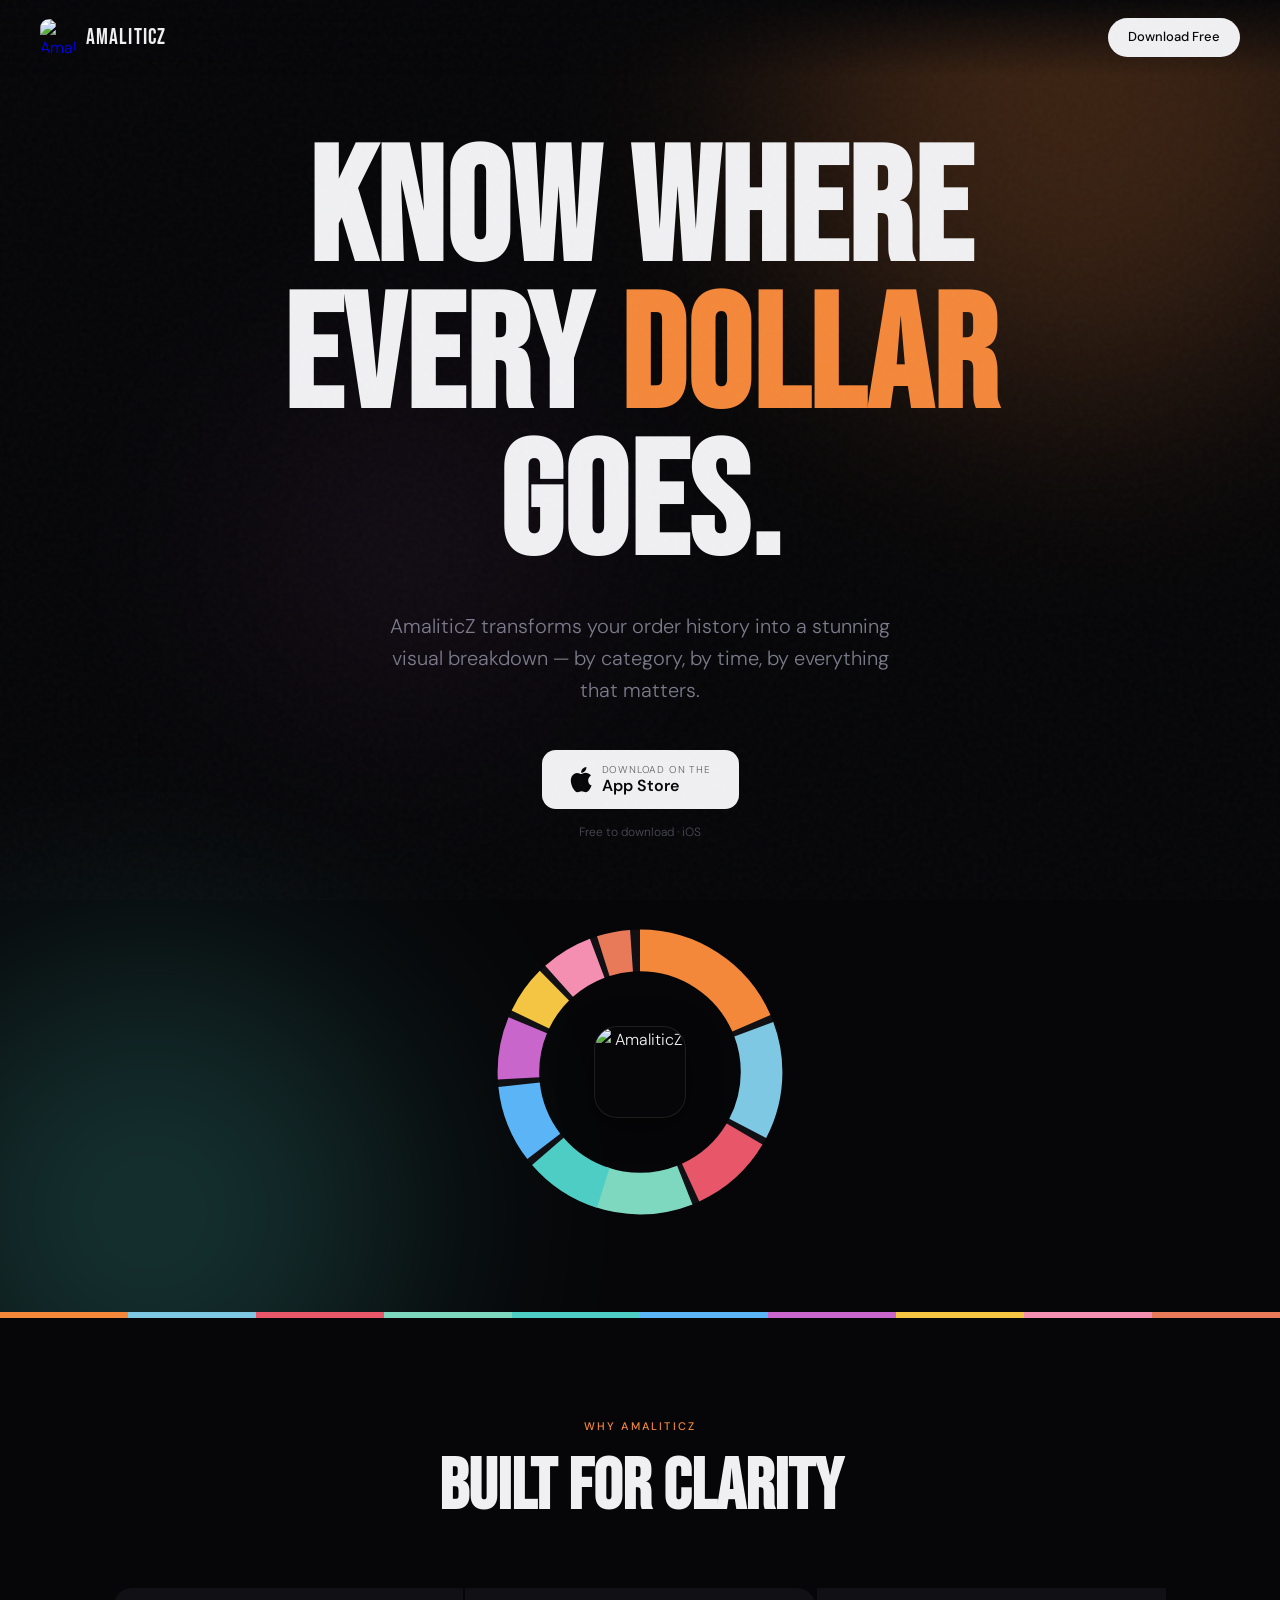
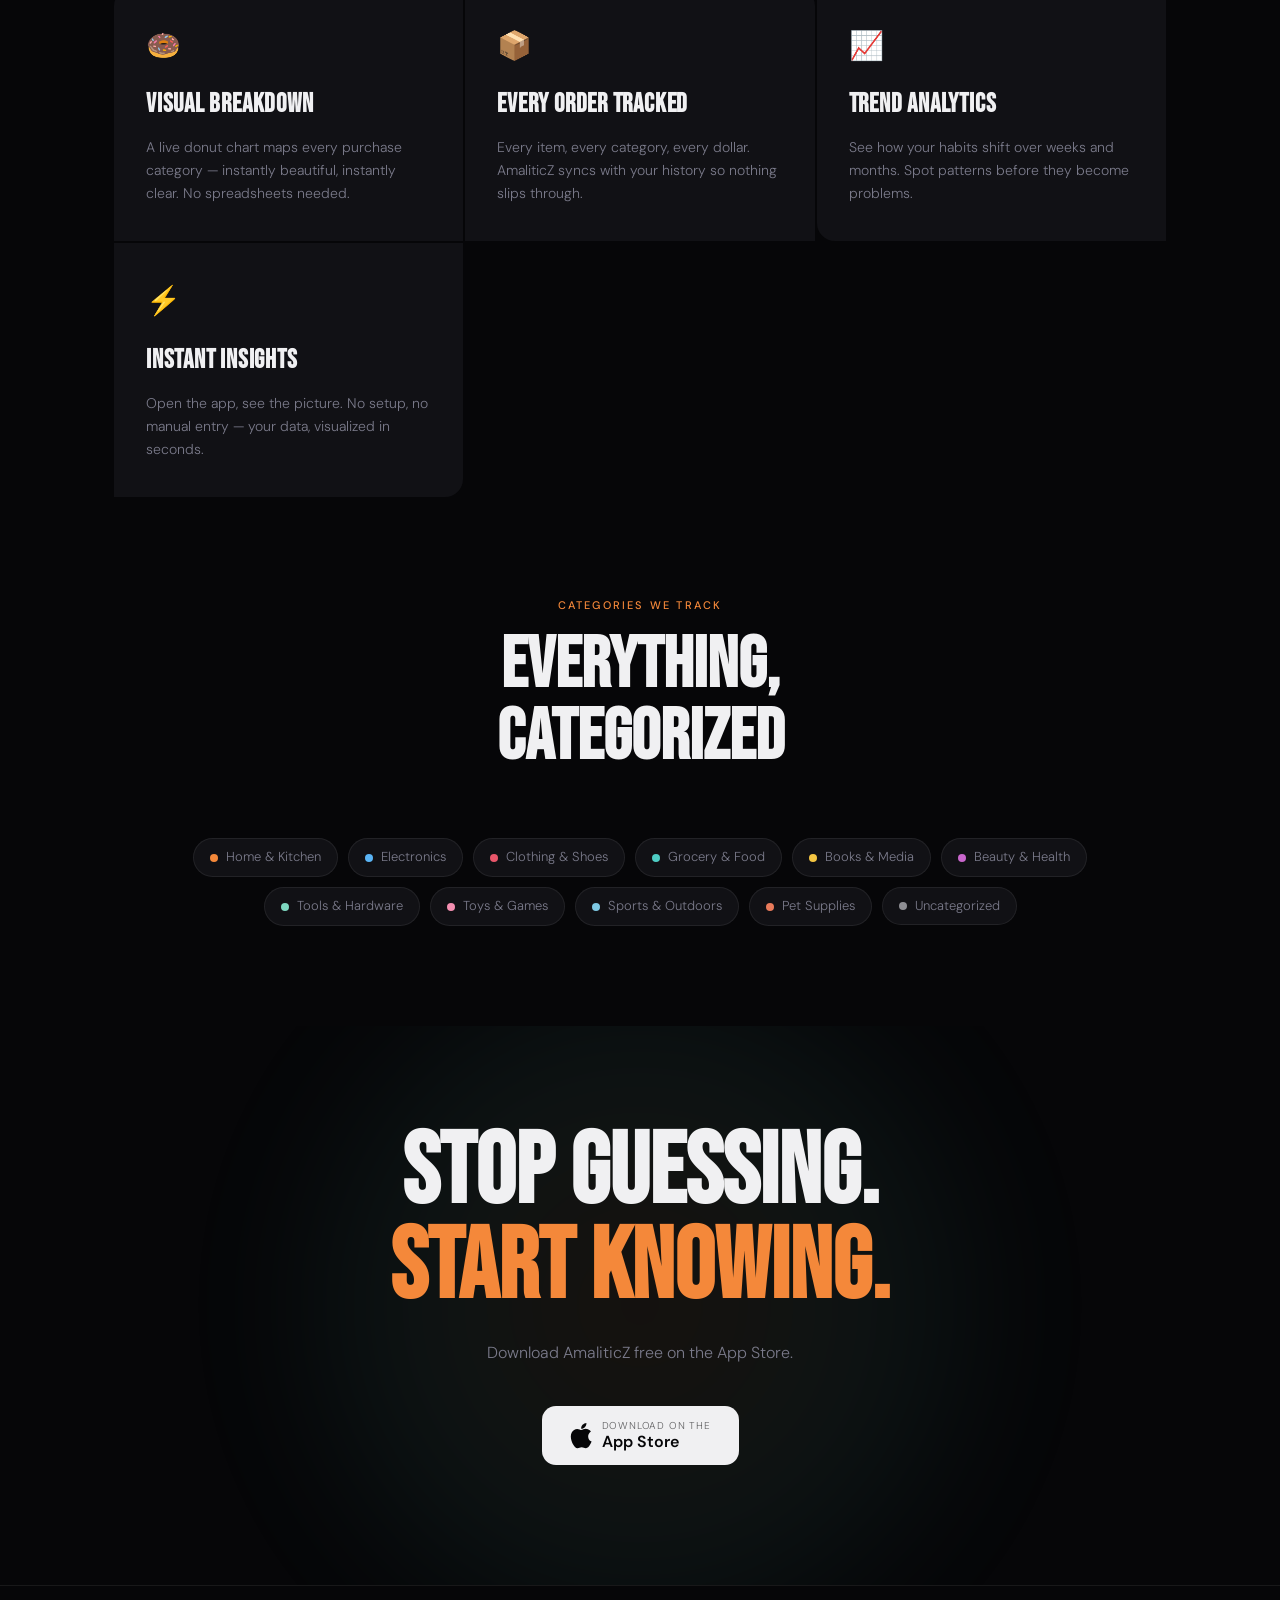
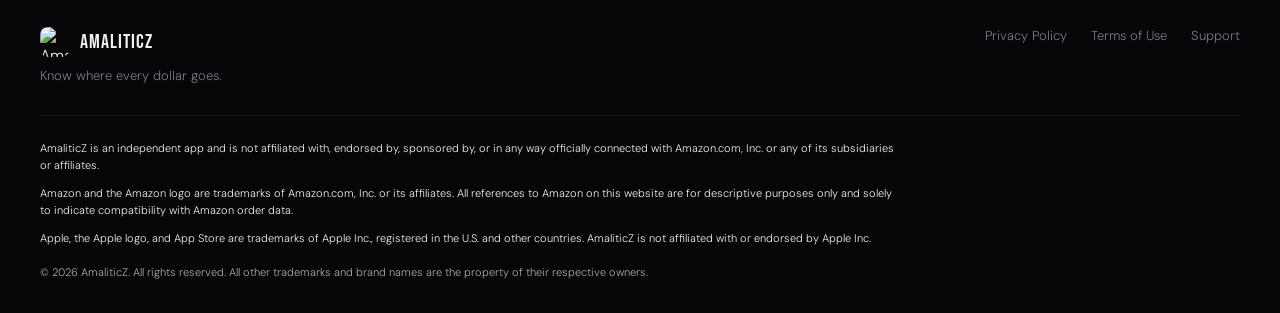
==== index.html @ 6e1a53e8 "Update index.html" ====
<!DOCTYPE html>
<html lang="en">
<head>
  <meta charset="UTF-8">
  <meta name="viewport" content="width=device-width, initial-scale=1.0">
  <title>AmaliticZ – Know Where Every Dollar Goes</title>
  <meta name="description" content="AmaliticZ turns your spending into beautiful insights. See every category, every trend, every dollar — instantly.">
  <link rel="preconnect" href="https://fonts.googleapis.com">
  <link href="https://fonts.googleapis.com/css2?family=Bebas+Neue&family=DM+Sans:ital,wght@0,300;0,400;0,500;1,300&display=swap" rel="stylesheet">
  <style>
    *, *::before, *::after { box-sizing: border-box; margin: 0; padding: 0; }

    :root {
      --bg:       #060608;
      --surface:  #111115;
      --border:   rgba(255,255,255,0.07);
      --text:     #f0f0f2;
      --muted:    #7a7a8a;
      --orange:   #f4883a;
      --blue:     #5ab4f5;
      --teal:     #4ecdc4;
      --mint:     #7ed8c0;
      --pink:     #f48fb1;
      --yellow:   #f4c542;
      --magenta:  #c966cc;
      --red:      #e8566a;
      --sky:      #7ec8e3;
      --coral:    #e87a5a;
    }

    html { scroll-behavior: smooth; }

    body {
      background: var(--bg);
      color: var(--text);
      font-family: 'DM Sans', sans-serif;
      font-weight: 300;
      line-height: 1.6;
      overflow-x: hidden;
    }

    /* ── NOISE OVERLAY ── */
    body::before {
      content: '';
      position: fixed;
      inset: 0;
      background-image: url("data:image/svg+xml,%3Csvg viewBox='0 0 200 200' xmlns='http://www.w3.org/2000/svg'%3E%3Cfilter id='n'%3E%3CfeTurbulence type='fractalNoise' baseFrequency='0.9' numOctaves='4' stitchTiles='stitch'/%3E%3C/filter%3E%3Crect width='100%25' height='100%25' filter='url(%23n)' opacity='1'/%3E%3C/svg%3E");
      opacity: 0.03;
      pointer-events: none;
      z-index: 9999;
    }

    /* ── NAV ── */
    nav {
      position: fixed;
      top: 0; left: 0; right: 0;
      z-index: 100;
      padding: 18px 40px;
      display: flex;
      align-items: center;
      justify-content: space-between;
      background: linear-gradient(to bottom, rgba(6,6,8,0.95), transparent);
      backdrop-filter: blur(0px);
    }
    .nav-logo {
      display: flex;
      align-items: center;
      gap: 10px;
      text-decoration: none;
    }
    .nav-logo img {
      width: 36px; height: 36px;
      border-radius: 9px;
    }
    .nav-logo span {
      font-family: 'Bebas Neue', sans-serif;
      font-size: 22px;
      letter-spacing: 0.05em;
      color: var(--text);
    }
    .nav-cta {
      background: var(--text);
      color: var(--bg);
      font-family: 'DM Sans', sans-serif;
      font-size: 13px;
      font-weight: 500;
      padding: 9px 20px;
      border-radius: 100px;
      text-decoration: none;
      transition: opacity 0.2s;
      white-space: nowrap;
    }
    .nav-cta:hover { opacity: 0.85; }

    /* ── HERO ── */
    .hero {
      min-height: 100dvh;
      display: flex;
      flex-direction: column;
      align-items: center;
      justify-content: center;
      text-align: center;
      padding: 120px 24px 80px;
      position: relative;
      overflow: hidden;
    }

    /* ambient glow blobs */
    .glow {
      position: absolute;
      border-radius: 50%;
      filter: blur(120px);
      pointer-events: none;
      opacity: 0.22;
    }
    .glow-1 { width: 600px; height: 600px; background: var(--orange); top: -200px; right: -100px; }
    .glow-2 { width: 500px; height: 500px; background: var(--teal);   bottom: -150px; left: -100px; }
    .glow-3 { width: 300px; height: 300px; background: var(--magenta); top: 30%; left: 20%; opacity: 0.1; }

    .hero-eyebrow {
      font-size: 11px;
      font-weight: 500;
      text-transform: uppercase;
      letter-spacing: 0.2em;
      color: var(--orange);
      margin-bottom: 20px;
      opacity: 0;
      animation: fade-up 0.7s 0.1s forwards;
    }

    .hero-title {
      font-family: 'Bebas Neue', sans-serif;
      font-size: clamp(64px, 14vw, 160px);
      line-height: 0.92;
      letter-spacing: 0.01em;
      color: var(--text);
      margin-bottom: 0;
      opacity: 0;
      animation: fade-up 0.8s 0.2s forwards;
      position: relative;
      z-index: 1;
    }
    .hero-title .accent { color: var(--orange); }

    .hero-sub {
      font-size: clamp(16px, 2.5vw, 20px);
      color: var(--muted);
      max-width: 520px;
      margin: 28px auto 0;
      font-weight: 300;
      opacity: 0;
      animation: fade-up 0.7s 0.4s forwards;
      position: relative;
      z-index: 1;
    }

    .hero-actions {
      margin-top: 44px;
      display: flex;
      flex-direction: column;
      align-items: center;
      gap: 14px;
      opacity: 0;
      animation: fade-up 0.7s 0.55s forwards;
      position: relative;
      z-index: 1;
    }

    .app-store-btn {
      display: inline-flex;
      align-items: center;
      gap: 10px;
      background: var(--text);
      color: var(--bg);
      text-decoration: none;
      padding: 14px 28px;
      border-radius: 14px;
      font-weight: 500;
      font-size: 15px;
      transition: transform 0.2s, opacity 0.2s;
    }
    .app-store-btn:hover { transform: translateY(-2px); opacity: 0.9; }
    .app-store-btn svg { flex-shrink: 0; }
    .app-store-btn .btn-text { text-align: left; line-height: 1.2; }
    .app-store-btn .btn-text small { display: block; font-size: 10px; font-weight: 300; opacity: 0.6; text-transform: uppercase; letter-spacing: 0.08em; }
    .app-store-btn .btn-text strong { font-size: 16px; font-weight: 600; }

    .hero-note {
      font-size: 12px;
      color: var(--muted);
      opacity: 0.6;
    }

    /* ── DONUT VISUAL ── */
    .hero-donut {
      margin-top: 70px;
      position: relative;
      z-index: 1;
      opacity: 0;
      animation: fade-up 0.9s 0.7s forwards;
    }
    .donut-container {
      position: relative;
      width: clamp(220px, 40vw, 320px);
      height: clamp(220px, 40vw, 320px);
      margin: 0 auto;
    }
    .donut-container svg { width: 100%; height: 100%; transform: rotate(-90deg); }
    .donut-inner {
      position: absolute;
      inset: 0;
      display: flex;
      flex-direction: column;
      align-items: center;
      justify-content: center;
    }
    .donut-inner img {
      width: clamp(60px, 12vw, 90px);
      height: clamp(60px, 12vw, 90px);
      border-radius: clamp(14px, 3vw, 22px);
      box-shadow: 0 0 0 1px rgba(255,255,255,0.1), 0 8px 32px rgba(0,0,0,0.5);
    }

    .seg {
      stroke-dasharray: 0 1000;
      animation: draw 1.4s 0.8s cubic-bezier(.22,1,.36,1) forwards;
    }
    @keyframes draw { to { stroke-dasharray: var(--len) 1000; } }

    /* floating labels around donut */
    .donut-labels {
      position: absolute;
      inset: -40px;
      pointer-events: none;
    }
    .dlabel {
      position: absolute;
      font-size: 11px;
      font-weight: 500;
      color: var(--muted);
      white-space: nowrap;
      opacity: 0;
      animation: fade 0.5s forwards;
    }
    .dlabel span { display: block; font-size: 13px; font-weight: 500; }

    /* ── FEATURES ── */
    .features {
      padding: 100px 24px;
      max-width: 1100px;
      margin: 0 auto;
    }
    .section-label {
      font-size: 11px;
      font-weight: 500;
      text-transform: uppercase;
      letter-spacing: 0.2em;
      color: var(--orange);
      margin-bottom: 16px;
      text-align: center;
    }
    .section-title {
      font-family: 'Bebas Neue', sans-serif;
      font-size: clamp(40px, 6vw, 72px);
      text-align: center;
      line-height: 1;
      margin-bottom: 64px;
      color: var(--text);
    }

    .feature-grid {
      display: grid;
      grid-template-columns: repeat(auto-fit, minmax(280px, 1fr));
      gap: 2px;
    }

    .feature-card {
      background: var(--surface);
      padding: 36px 32px;
      position: relative;
      overflow: hidden;
      transition: background 0.3s;
    }
    .feature-card:first-child { border-radius: 18px 0 0 0; }
    .feature-card:nth-child(2) { border-radius: 0 18px 0 0; }
    .feature-card:nth-child(3) { border-radius: 0 0 0 18px; }
    .feature-card:last-child { border-radius: 0 0 18px 0; }
    @media (max-width: 600px) {
      .feature-card { border-radius: 0 !important; }
      .feature-card:first-child { border-radius: 18px 18px 0 0 !important; }
      .feature-card:last-child { border-radius: 0 0 18px 18px !important; }
    }
    .feature-card:hover { background: #18181f; }

    .feature-card::before {
      content: '';
      position: absolute;
      top: 0; left: 0; right: 0;
      height: 2px;
      background: var(--accent);
      transform: scaleX(0);
      transform-origin: left;
      transition: transform 0.4s;
    }
    .feature-card:hover::before { transform: scaleX(1); }

    .feature-icon {
      font-size: 28px;
      margin-bottom: 16px;
      display: block;
    }
    .feature-card h3 {
      font-family: 'Bebas Neue', sans-serif;
      font-size: 26px;
      letter-spacing: 0.03em;
      margin-bottom: 10px;
      color: var(--text);
    }
    .feature-card p {
      font-size: 14px;
      color: var(--muted);
      line-height: 1.65;
    }

    /* ── COLOR BAR ── */
    .color-bar {
      height: 6px;
      display: flex;
      width: 100%;
      overflow: hidden;
    }
    .color-bar span {
      flex: 1;
      animation: bar-grow 1.2s cubic-bezier(.22,1,.36,1) both;
    }
    @keyframes bar-grow {
      from { transform: scaleX(0); }
      to   { transform: scaleX(1); }
    }

    /* ── CATEGORIES ── */
    .categories {
      padding: 0 24px 100px;
      max-width: 1100px;
      margin: 0 auto;
    }
    .cat-grid {
      display: flex;
      flex-wrap: wrap;
      gap: 10px;
      justify-content: center;
      margin-top: 48px;
    }
    .cat-pill {
      display: flex;
      align-items: center;
      gap: 8px;
      background: var(--surface);
      border: 1px solid var(--border);
      border-radius: 100px;
      padding: 8px 16px;
      font-size: 13px;
      color: var(--muted);
      transition: border-color 0.2s, color 0.2s;
    }
    .cat-pill:hover { border-color: var(--dot); color: var(--text); }
    .cat-dot {
      width: 8px; height: 8px;
      border-radius: 50%;
      background: var(--dot);
      flex-shrink: 0;
    }

    /* ── CTA SECTION ── */
    .cta-section {
      padding: 100px 24px 120px;
      text-align: center;
      position: relative;
      overflow: hidden;
    }
    .cta-section .glow {
      width: 700px; height: 700px;
      background: radial-gradient(circle, var(--orange) 0%, var(--teal) 60%, transparent 70%);
      top: 50%; left: 50%;
      transform: translate(-50%, -50%);
      opacity: 0.08;
      filter: blur(80px);
    }
    .cta-title {
      font-family: 'Bebas Neue', sans-serif;
      font-size: clamp(48px, 10vw, 100px);
      line-height: 0.95;
      margin-bottom: 24px;
      position: relative;
      z-index: 1;
    }
    .cta-title .line2 { color: var(--orange); }
    .cta-sub {
      font-size: 16px;
      color: var(--muted);
      margin-bottom: 40px;
      position: relative;
      z-index: 1;
    }

    /* ── FOOTER ── */
    footer {
      border-top: 1px solid var(--border);
      padding: 40px 40px 32px;
    }
    .footer-top {
      display: flex;
      align-items: flex-start;
      justify-content: space-between;
      flex-wrap: wrap;
      gap: 24px;
      margin-bottom: 28px;
    }
    .footer-logo {
      display: flex;
      align-items: center;
      gap: 10px;
      margin-bottom: 8px;
    }
    .footer-logo img { width: 30px; height: 30px; border-radius: 8px; }
    .footer-logo span {
      font-family: 'Bebas Neue', sans-serif;
      font-size: 20px;
      letter-spacing: 0.05em;
      color: var(--text);
    }
    .footer-tagline { font-size: 13px; color: var(--muted); }
    .footer-links { display: flex; gap: 24px; align-items: center; flex-wrap: wrap; }
    footer a { color: var(--muted); text-decoration: none; font-size: 13px; transition: color 0.2s; }
    footer a:hover { color: var(--text); }
    .footer-divider { height: 1px; background: var(--border); margin-bottom: 24px; }
    .footer-legal { display: flex; flex-direction: column; gap: 10px; }
    .footer-legal p { font-size: 11px; color: var(--muted2); line-height: 1.6; max-width: 860px; }
    .footer-copy { font-size: 11px; color: var(--muted2); margin-top: 6px; opacity: 0.7; }
    @media (max-width: 600px) {
      footer { padding: 32px 20px 24px; }
      .footer-top { flex-direction: column; gap: 20px; }
      .footer-links { gap: 16px; }
    }

    /* ── UTILS ── */
    @keyframes fade-up {
      from { opacity: 0; transform: translateY(20px); }
      to   { opacity: 1; transform: translateY(0); }
    }
    @keyframes fade {
      from { opacity: 0; }
      to   { opacity: 1; }
    }

    @media (max-width: 600px) {
      nav { padding: 16px 20px; }
      .features, .categories { padding-left: 16px; padding-right: 16px; }
      footer { padding: 24px 20px; flex-direction: column; align-items: flex-start; }
    }
  </style>
</head>
<body>

<!-- NAV -->
<nav>
  <a class="nav-logo" href="#">
    <img src="https://www.amaliticz.com/Amaliticz_Icon.png" alt="AmaliticZ">
    <span>AmaliticZ</span>
  </a>
  <a class="nav-cta" href="https://apps.apple.com/app/idXXXXXXXXXX">Download Free</a>
</nav>

<!-- HERO -->
<section class="hero">
  <div class="glow glow-1"></div>
  <div class="glow glow-2"></div>
  <div class="glow glow-3"></div>

  <p class="hero-eyebrow"></p>

  <h1 class="hero-title">
    KNOW WHERE<br>
    EVERY <span class="accent">DOLLAR</span><br>
    GOES.
  </h1>

  <p class="hero-sub">
    AmaliticZ transforms your order history into a stunning visual breakdown — by category, by time, by everything that matters.
  </p>

  <div class="hero-actions">
    <a class="app-store-btn" href="https://apps.apple.com/app/idXXXXXXXXXX">
      <svg width="22" height="27" viewBox="0 0 22 27" fill="none" xmlns="http://www.w3.org/2000/svg">
        <path d="M18.248 14.338c-.028-3.252 2.658-4.832 2.78-4.908-1.517-2.216-3.874-2.52-4.706-2.547-2-.207-3.916 1.19-4.93 1.19-1.013 0-2.574-1.164-4.232-1.132-2.165.033-4.17 1.273-5.284 3.218-2.259 3.92-.578 9.714 1.624 12.893 1.077 1.557 2.352 3.302 4.025 3.24 1.618-.066 2.226-1.047 4.183-1.047 1.957 0 2.514 1.047 4.228 1.012 1.74-.029 2.84-1.582 3.907-3.144a17.15 17.15 0 0 0 1.78-3.632c-4.164-1.592-3.37-6.144-3.375-6.143ZM15.02 4.99C15.927 3.895 16.546 2.41 16.375.895c-1.302.059-2.88.885-3.816 1.956-.836.949-1.576 2.484-1.378 3.942 1.453.113 2.934-.747 3.839-1.803Z" fill="currentColor"/>
      </svg>
      <div class="btn-text">
        <small>Download on the</small>
        <strong>App Store</strong>
      </div>
    </a>
    <p class="hero-note">Free to download · iOS</p>
  </div>

  <!-- Donut visual -->
  <div class="hero-donut">
    <div class="donut-container">
      <svg viewBox="0 0 100 100" xmlns="http://www.w3.org/2000/svg">
        <circle cx="50" cy="50" r="38" fill="none" stroke="#111115" stroke-width="13"/>
        <circle class="seg" cx="50" cy="50" r="38" fill="none" stroke="#f4883a" stroke-width="13" stroke-dashoffset="0"    style="--len:44"/>
        <circle class="seg" cx="50" cy="50" r="38" fill="none" stroke="#7ec8e3" stroke-width="13" stroke-dashoffset="-46"  style="--len:32"/>
        <circle class="seg" cx="50" cy="50" r="38" fill="none" stroke="#e8566a" stroke-width="13" stroke-dashoffset="-80"  style="--len:23"/>
        <circle class="seg" cx="50" cy="50" r="38" fill="none" stroke="#7ed8c0" stroke-width="13" stroke-dashoffset="-105" style="--len:27"/>
        <circle class="seg" cx="50" cy="50" r="38" fill="none" stroke="#4ecdc4" stroke-width="13" stroke-dashoffset="-131" style="--len:21"/>
        <circle class="seg" cx="50" cy="50" r="38" fill="none" stroke="#5ab4f5" stroke-width="13" stroke-dashoffset="-154" style="--len:21"/>
        <circle class="seg" cx="50" cy="50" r="38" fill="none" stroke="#c966cc" stroke-width="13" stroke-dashoffset="-177" style="--len:17"/>
        <circle class="seg" cx="50" cy="50" r="38" fill="none" stroke="#f4c542" stroke-width="13" stroke-dashoffset="-196" style="--len:13"/>
        <circle class="seg" cx="50" cy="50" r="38" fill="none" stroke="#f48fb1" stroke-width="13" stroke-dashoffset="-211" style="--len:14"/>
        <circle class="seg" cx="50" cy="50" r="38" fill="none" stroke="#e87a5a" stroke-width="13" stroke-dashoffset="-227" style="--len:9"/>
      </svg>
      <div class="donut-inner">
        <img src="https://www.amaliticz.com/Amaliticz_Icon.png" alt="AmaliticZ">
      </div>
    </div>
  </div>
</section>

<!-- COLOR BAR -->
<div class="color-bar">
  <span style="background:#f4883a; animation-delay:0.0s"></span>
  <span style="background:#7ec8e3; animation-delay:0.1s"></span>
  <span style="background:#e8566a; animation-delay:0.2s"></span>
  <span style="background:#7ed8c0; animation-delay:0.3s"></span>
  <span style="background:#4ecdc4; animation-delay:0.4s"></span>
  <span style="background:#5ab4f5; animation-delay:0.5s"></span>
  <span style="background:#c966cc; animation-delay:0.6s"></span>
  <span style="background:#f4c542; animation-delay:0.7s"></span>
  <span style="background:#f48fb1; animation-delay:0.8s"></span>
  <span style="background:#e87a5a; animation-delay:0.9s"></span>
</div>

<!-- FEATURES -->
<section class="features">
  <p class="section-label">Why AmaliticZ</p>
  <h2 class="section-title">BUILT FOR CLARITY</h2>

  <div class="feature-grid">
    <div class="feature-card" style="--accent: var(--orange)">
      <span class="feature-icon">🍩</span>
      <h3>Visual Breakdown</h3>
      <p>A live donut chart maps every purchase category — instantly beautiful, instantly clear. No spreadsheets needed.</p>
    </div>
    <div class="feature-card" style="--accent: var(--blue)">
      <span class="feature-icon">📦</span>
      <h3>Every Order Tracked</h3>
      <p>Every item, every category, every dollar. AmaliticZ syncs with your history so nothing slips through.</p>
    </div>
    <div class="feature-card" style="--accent: var(--teal)">
      <span class="feature-icon">📈</span>
      <h3>Trend Analytics</h3>
      <p>See how your habits shift over weeks and months. Spot patterns before they become problems.</p>
    </div>
    <div class="feature-card" style="--accent: var(--magenta)">
      <span class="feature-icon">⚡</span>
      <h3>Instant Insights</h3>
      <p>Open the app, see the picture. No setup, no manual entry — your data, visualized in seconds.</p>
    </div>
  </div>
</section>

<!-- CATEGORIES -->
<section class="categories">
  <p class="section-label">Categories we track</p>
  <h2 class="section-title">EVERYTHING,<br>CATEGORIZED</h2>
  <div class="cat-grid">
    <div class="cat-pill" style="--dot: #f4883a"><div class="cat-dot"></div>Home & Kitchen</div>
    <div class="cat-pill" style="--dot: #5ab4f5"><div class="cat-dot"></div>Electronics</div>
    <div class="cat-pill" style="--dot: #e8566a"><div class="cat-dot"></div>Clothing & Shoes</div>
    <div class="cat-pill" style="--dot: #4ecdc4"><div class="cat-dot"></div>Grocery & Food</div>
    <div class="cat-pill" style="--dot: #f4c542"><div class="cat-dot"></div>Books & Media</div>
    <div class="cat-pill" style="--dot: #c966cc"><div class="cat-dot"></div>Beauty & Health</div>
    <div class="cat-pill" style="--dot: #7ed8c0"><div class="cat-dot"></div>Tools & Hardware</div>
    <div class="cat-pill" style="--dot: #f48fb1"><div class="cat-dot"></div>Toys & Games</div>
    <div class="cat-pill" style="--dot: #7ec8e3"><div class="cat-dot"></div>Sports & Outdoors</div>
    <div class="cat-pill" style="--dot: #e87a5a"><div class="cat-dot"></div>Pet Supplies</div>
    <div class="cat-pill" style="--dot: #8e8e93"><div class="cat-dot"></div>Uncategorized</div>
  </div>
</section>

<!-- FINAL CTA -->
<section class="cta-section">
  <div class="glow"></div>
  <h2 class="cta-title">
    STOP GUESSING.<br>
    <span class="line2">START KNOWING.</span>
  </h2>
  <p class="cta-sub">Download AmaliticZ free on the App Store.</p>
  <a class="app-store-btn" href="https://apps.apple.com/app/idXXXXXXXXXX" style="display:inline-flex; position:relative; z-index:1;">
    <svg width="22" height="27" viewBox="0 0 22 27" fill="none" xmlns="http://www.w3.org/2000/svg">
      <path d="M18.248 14.338c-.028-3.252 2.658-4.832 2.78-4.908-1.517-2.216-3.874-2.52-4.706-2.547-2-.207-3.916 1.19-4.93 1.19-1.013 0-2.574-1.164-4.232-1.132-2.165.033-4.17 1.273-5.284 3.218-2.259 3.92-.578 9.714 1.624 12.893 1.077 1.557 2.352 3.302 4.025 3.24 1.618-.066 2.226-1.047 4.183-1.047 1.957 0 2.514 1.047 4.228 1.012 1.74-.029 2.84-1.582 3.907-3.144a17.15 17.15 0 0 0 1.78-3.632c-4.164-1.592-3.37-6.144-3.375-6.143ZM15.02 4.99C15.927 3.895 16.546 2.41 16.375.895c-1.302.059-2.88.885-3.816 1.956-.836.949-1.576 2.484-1.378 3.942 1.453.113 2.934-.747 3.839-1.803Z" fill="currentColor"/>
    </svg>
    <div class="btn-text">
      <small>Download on the</small>
      <strong>App Store</strong>
    </div>
  </a>
</section>

<!-- FOOTER -->
<footer>
  <div class="footer-top">
    <div class="footer-brand">
      <div class="footer-logo">
        <img src="https://www.amaliticz.com/Amaliticz_Icon.png" alt="AmaliticZ">
        <span>AmaliticZ</span>
      </div>
      <p class="footer-tagline">Know where every dollar goes.</p>
    </div>
    <div class="footer-links">
      <a href="/privacy">Privacy Policy</a>
      <a href="/terms">Terms of Use</a>
      <a href="https://www.AmaliticZ.com/support">Support</a>
    </div>
  </div>

  <div class="footer-divider"></div>

  <div class="footer-legal">
    <p>AmaliticZ is an independent app and is not affiliated with, endorsed by, sponsored by, or in any way officially connected with Amazon.com, Inc. or any of its subsidiaries or affiliates.</p>
    <p>Amazon and the Amazon logo are trademarks of Amazon.com, Inc. or its affiliates. All references to Amazon on this website are for descriptive purposes only and solely to indicate compatibility with Amazon order data.</p>
    <p>Apple, the Apple logo, and App Store are trademarks of Apple Inc., registered in the U.S. and other countries. AmaliticZ is not affiliated with or endorsed by Apple Inc.</p>
    <p class="footer-copy">&copy; 2026 AmaliticZ. All rights reserved. All other trademarks and brand names are the property of their respective owners.</p>
  </div>
</footer>

<script>
  // Scroll-triggered fade-in for feature cards and category pills
  const observer = new IntersectionObserver((entries) => {
    entries.forEach((e, i) => {
      if (e.isIntersecting) {
        e.target.style.animation = `fade-up 0.6s ${i * 0.08}s both`;
        observer.unobserve(e.target);
      }
    });
  }, { threshold: 0.1 });

  document.querySelectorAll('.feature-card, .cat-pill, .section-label, .section-title').forEach(el => {
    el.style.opacity = '0';
    observer.observe(el);
  });
</script>

</body>
</html>
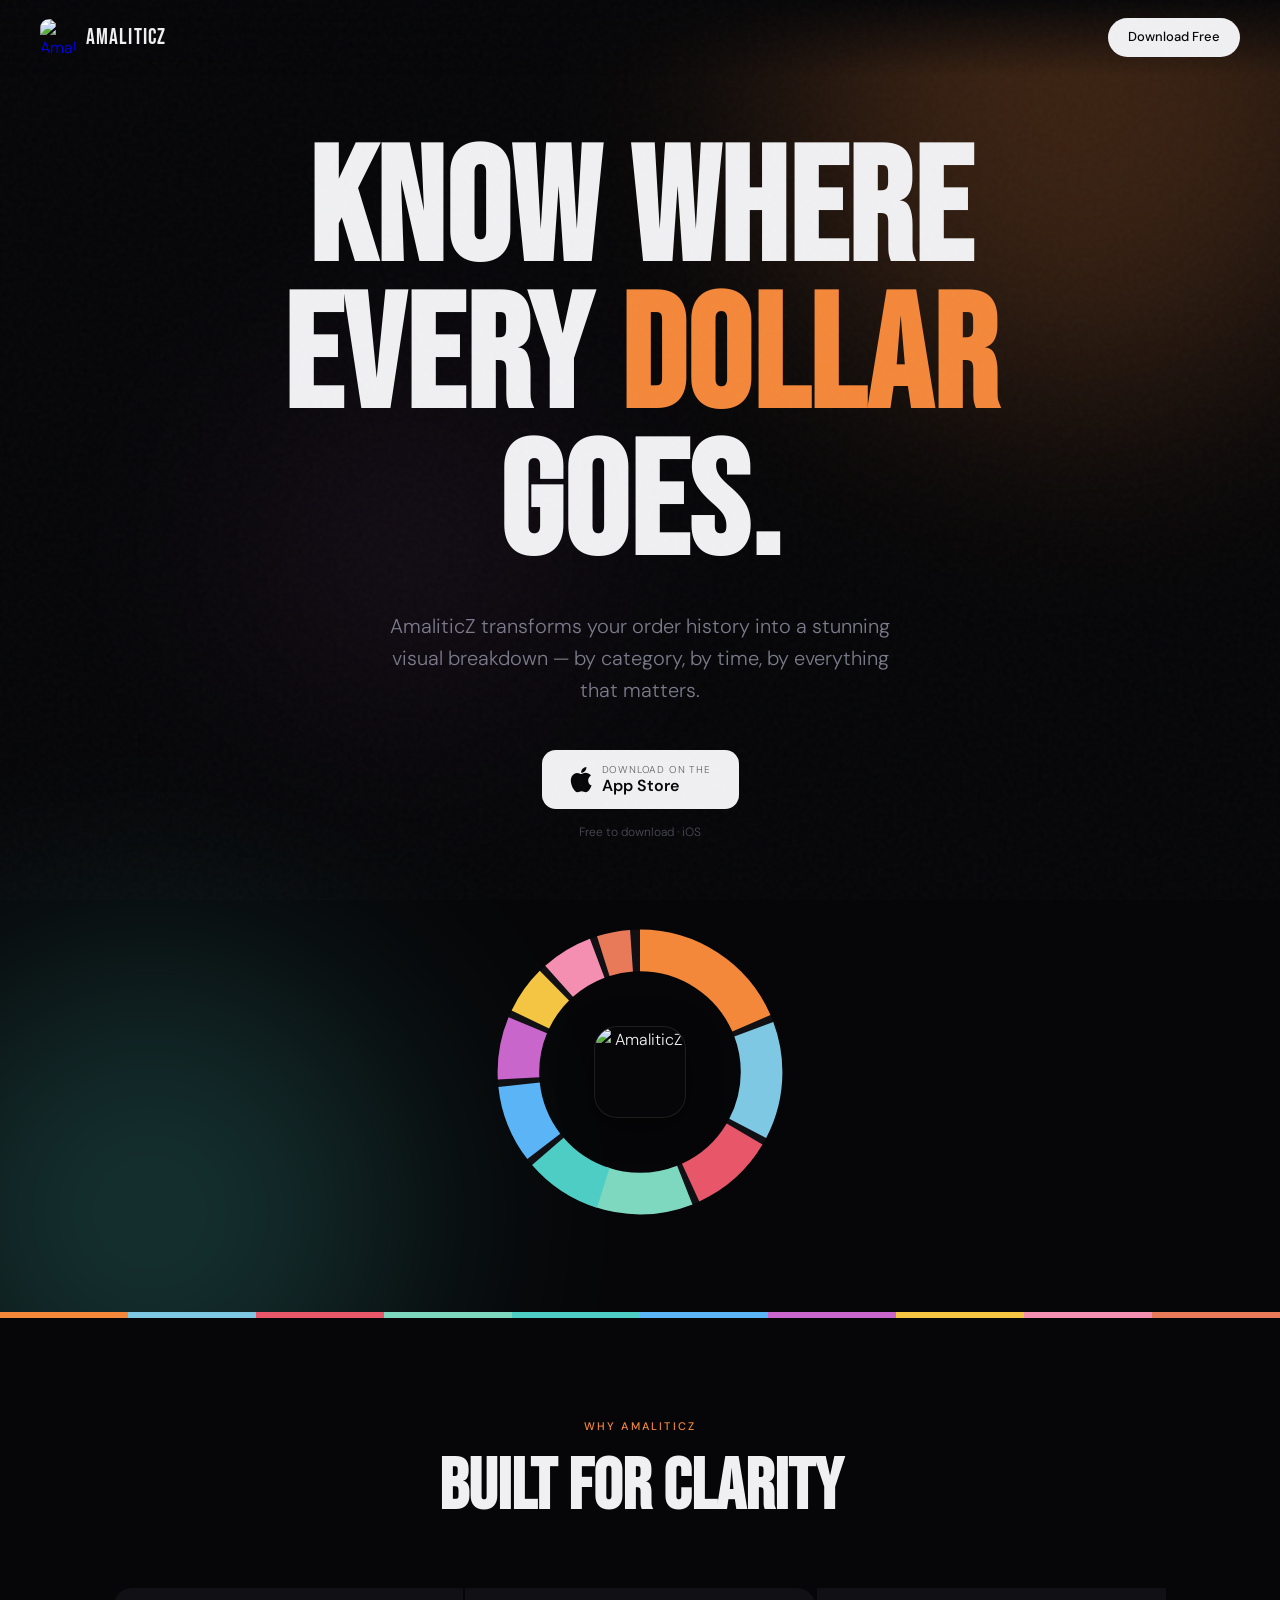
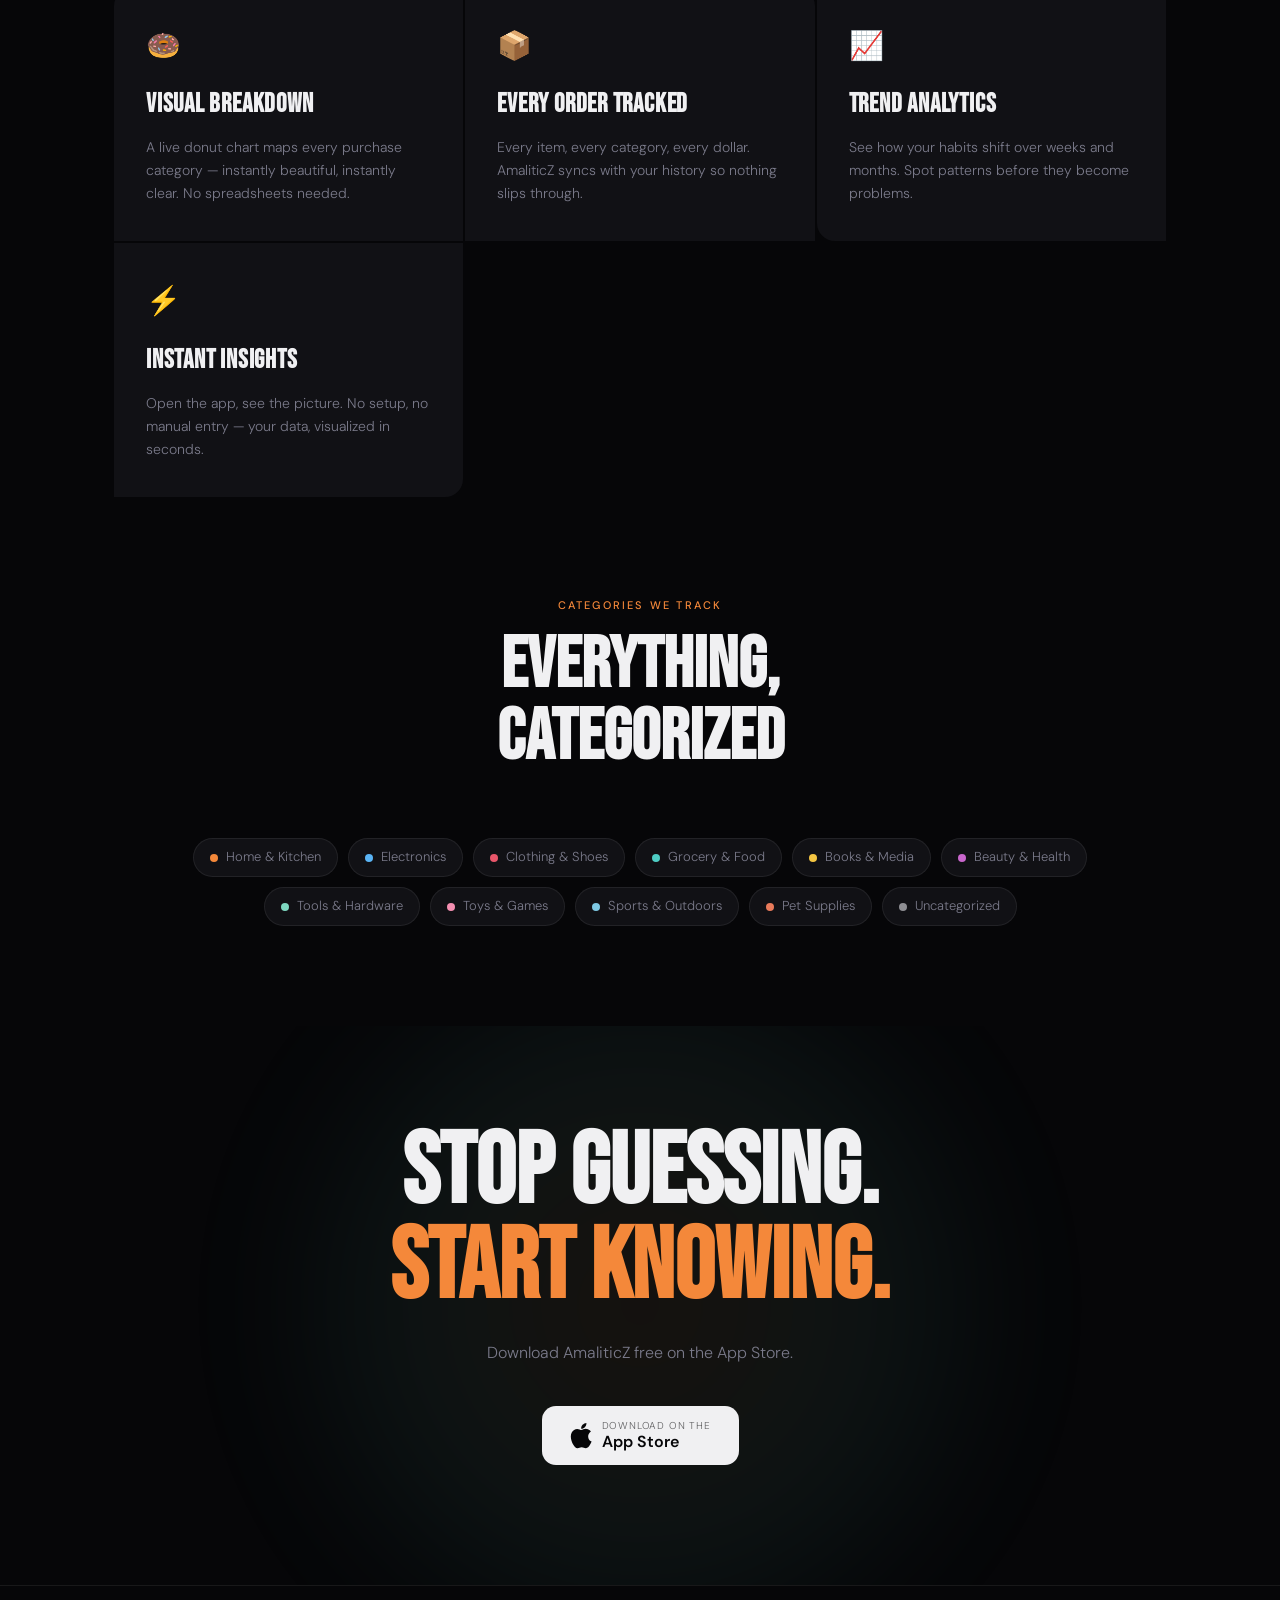
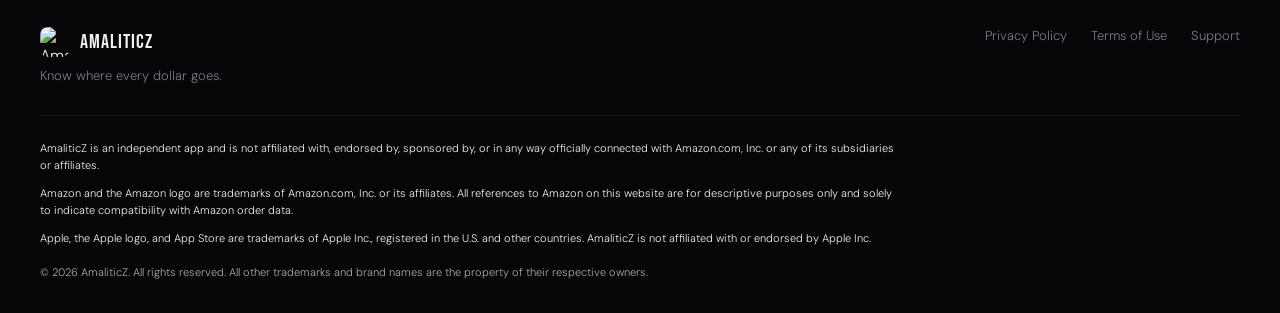
==== commit 44d18f6b: "Update App Store links in index.html" ====
--- a/index.html
+++ b/index.html
@@ -468,7 +468,7 @@
     <img src="https://www.amaliticz.com/Amaliticz_Icon.png" alt="AmaliticZ">
     <span>AmaliticZ</span>
   </a>
-  <a class="nav-cta" href="https://apps.apple.com/app/idXXXXXXXXXX">Download Free</a>
+  <a class="nav-cta" href="https://apps.apple.com/us/app/amaliticz-purchase-insights/id6749656484">Download Free</a>
 </nav>
 
 <!-- HERO -->
@@ -490,7 +490,7 @@
   </p>
 
   <div class="hero-actions">
-    <a class="app-store-btn" href="https://apps.apple.com/app/idXXXXXXXXXX">
+    <a class="app-store-btn" href="https://apps.apple.com/us/app/amaliticz-purchase-insights/id6749656484">
       <svg width="22" height="27" viewBox="0 0 22 27" fill="none" xmlns="http://www.w3.org/2000/svg">
         <path d="M18.248 14.338c-.028-3.252 2.658-4.832 2.78-4.908-1.517-2.216-3.874-2.52-4.706-2.547-2-.207-3.916 1.19-4.93 1.19-1.013 0-2.574-1.164-4.232-1.132-2.165.033-4.17 1.273-5.284 3.218-2.259 3.92-.578 9.714 1.624 12.893 1.077 1.557 2.352 3.302 4.025 3.24 1.618-.066 2.226-1.047 4.183-1.047 1.957 0 2.514 1.047 4.228 1.012 1.74-.029 2.84-1.582 3.907-3.144a17.15 17.15 0 0 0 1.78-3.632c-4.164-1.592-3.37-6.144-3.375-6.143ZM15.02 4.99C15.927 3.895 16.546 2.41 16.375.895c-1.302.059-2.88.885-3.816 1.956-.836.949-1.576 2.484-1.378 3.942 1.453.113 2.934-.747 3.839-1.803Z" fill="currentColor"/>
       </svg>
@@ -595,7 +595,7 @@
     <span class="line2">START KNOWING.</span>
   </h2>
   <p class="cta-sub">Download AmaliticZ free on the App Store.</p>
-  <a class="app-store-btn" href="https://apps.apple.com/app/idXXXXXXXXXX" style="display:inline-flex; position:relative; z-index:1;">
+  <a class="app-store-btn" href="https://apps.apple.com/us/app/amaliticz-purchase-insights/id6749656484" style="display:inline-flex; position:relative; z-index:1;">
     <svg width="22" height="27" viewBox="0 0 22 27" fill="none" xmlns="http://www.w3.org/2000/svg">
       <path d="M18.248 14.338c-.028-3.252 2.658-4.832 2.78-4.908-1.517-2.216-3.874-2.52-4.706-2.547-2-.207-3.916 1.19-4.93 1.19-1.013 0-2.574-1.164-4.232-1.132-2.165.033-4.17 1.273-5.284 3.218-2.259 3.92-.578 9.714 1.624 12.893 1.077 1.557 2.352 3.302 4.025 3.24 1.618-.066 2.226-1.047 4.183-1.047 1.957 0 2.514 1.047 4.228 1.012 1.74-.029 2.84-1.582 3.907-3.144a17.15 17.15 0 0 0 1.78-3.632c-4.164-1.592-3.37-6.144-3.375-6.143ZM15.02 4.99C15.927 3.895 16.546 2.41 16.375.895c-1.302.059-2.88.885-3.816 1.956-.836.949-1.576 2.484-1.378 3.942 1.453.113 2.934-.747 3.839-1.803Z" fill="currentColor"/>
     </svg>
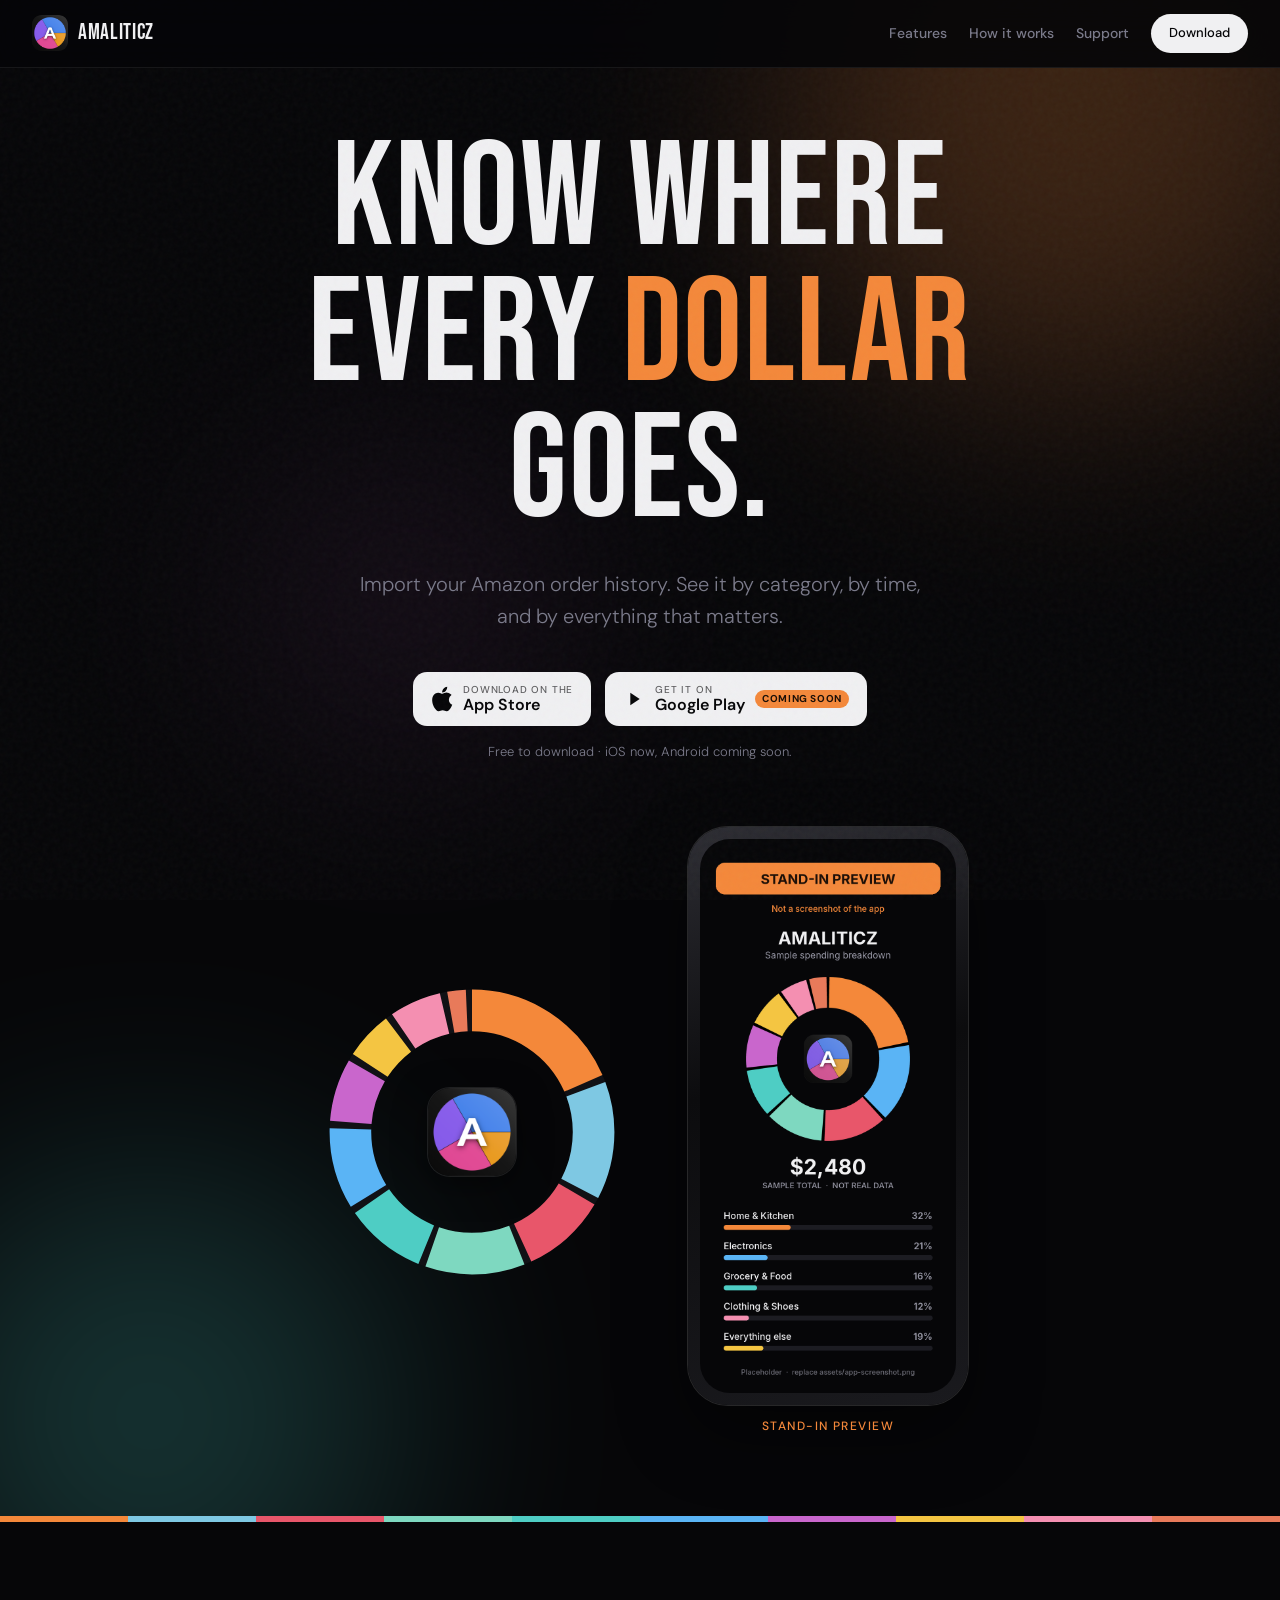
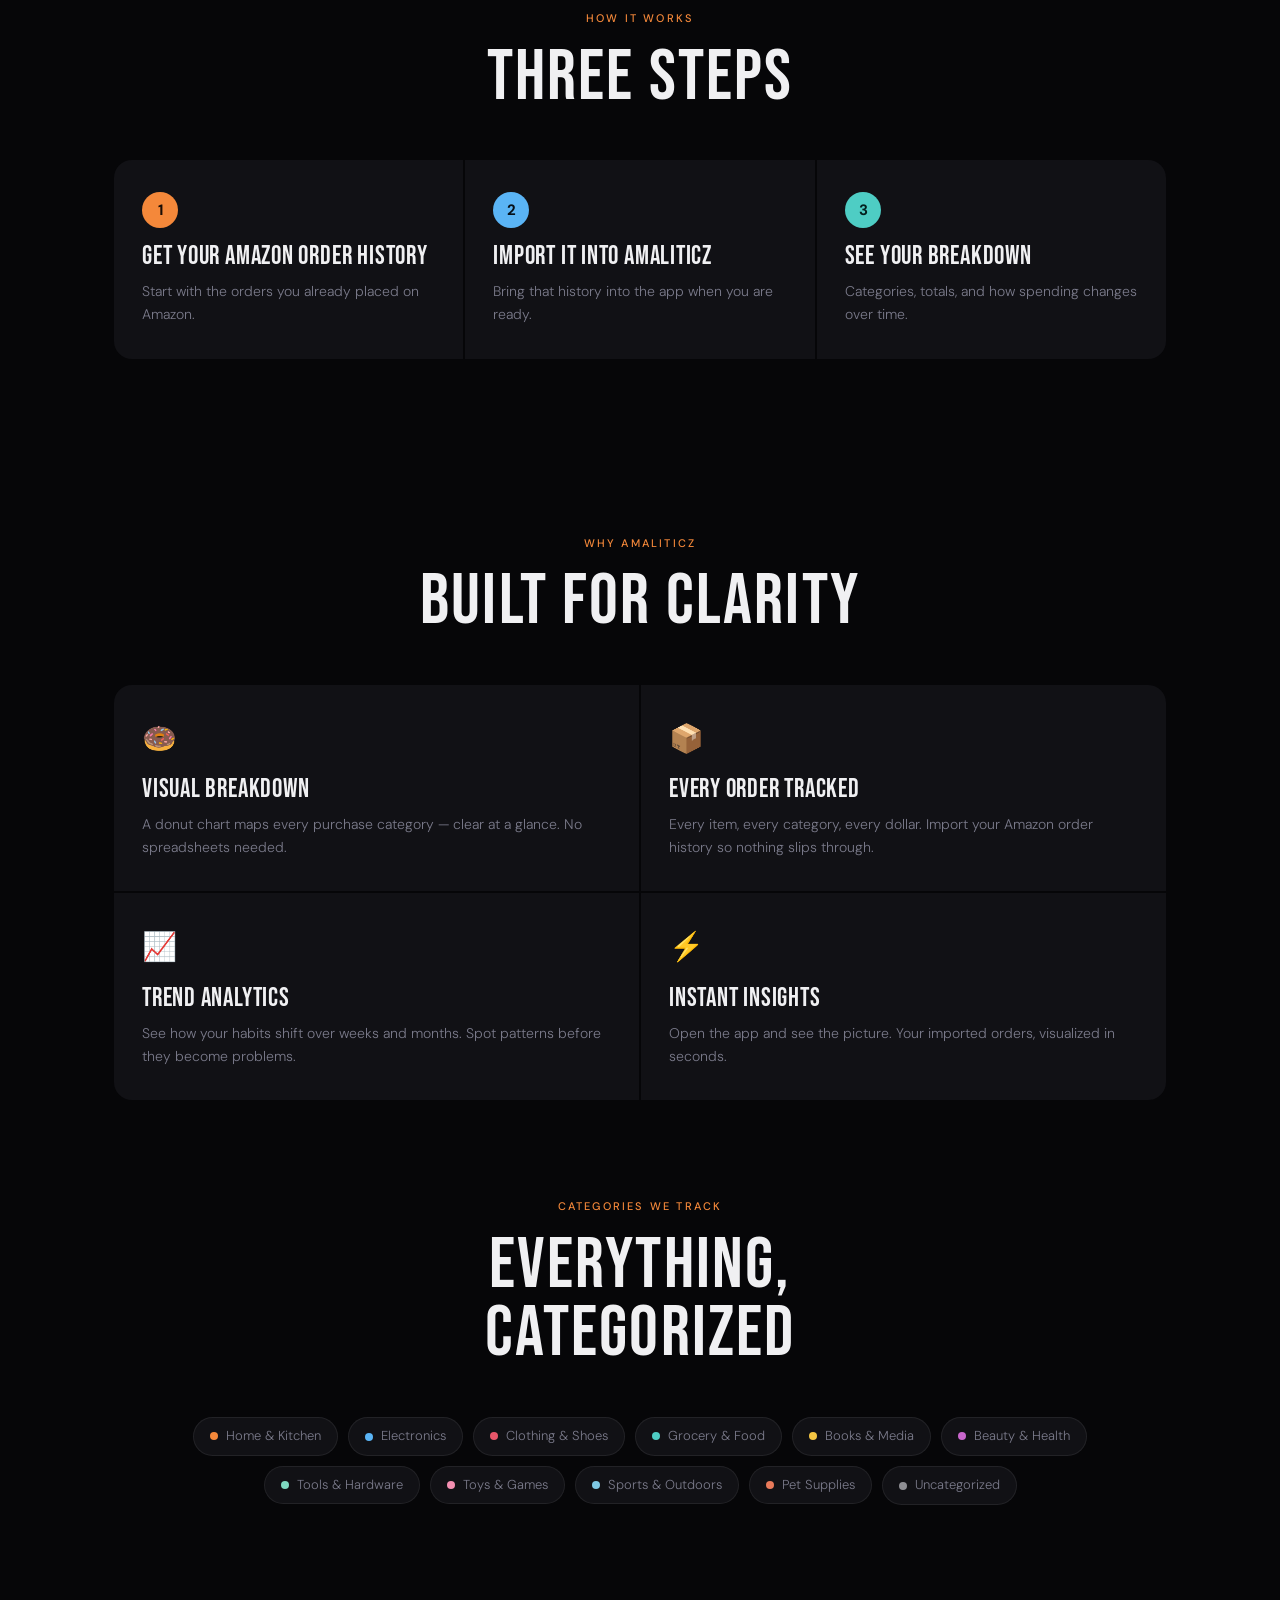
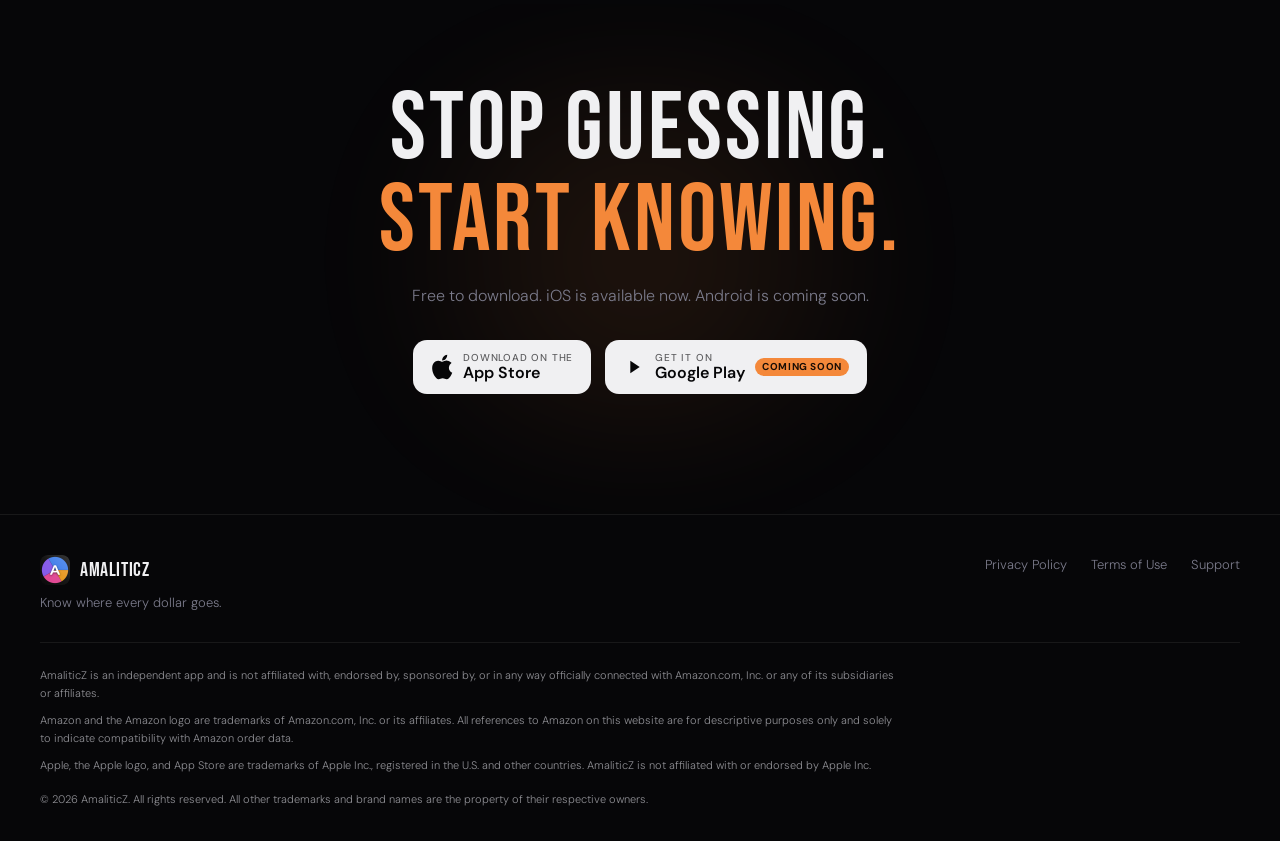
==== commit df779dc0: "Fix site review issues and add the Android download button. Share one stylesheet, correct store and " ====
--- a/index.html
+++ b/index.html
@@ -3,96 +3,30 @@
 <head>
   <meta charset="UTF-8">
   <meta name="viewport" content="width=device-width, initial-scale=1.0">
+  <script>document.documentElement.classList.add("js");</script>
   <title>AmaliticZ – Know Where Every Dollar Goes</title>
-  <meta name="description" content="AmaliticZ turns your spending into beautiful insights. See every category, every trend, every dollar — instantly.">
+  <meta name="description" content="Import your Amazon order history and see where every dollar goes, by category and over time.">
+  <meta name="theme-color" content="#060608">
+  <link rel="icon" href="Amaliticz_Icon.png" type="image/png">
+  <link rel="apple-touch-icon" href="Amaliticz_Icon.png">
+  <meta property="og:title" content="AmaliticZ – Know Where Every Dollar Goes">
+  <meta property="og:description" content="Import your Amazon order history and see where every dollar goes, by category and over time.">
+  <meta property="og:type" content="website">
+  <meta property="og:url" content="https://www.amaliticz.com/">
+  <meta property="og:image" content="https://www.amaliticz.com/Amaliticz_Icon.png">
+  <meta property="og:image:alt" content="AmaliticZ app icon">
+  <meta name="twitter:card" content="summary">
+  <meta name="twitter:title" content="AmaliticZ – Know Where Every Dollar Goes">
+  <meta name="twitter:description" content="Import your Amazon order history and see where every dollar goes, by category and over time.">
+  <meta name="twitter:image" content="https://www.amaliticz.com/Amaliticz_Icon.png">
+  <meta name="twitter:image:alt" content="AmaliticZ app icon">
   <link rel="preconnect" href="https://fonts.googleapis.com">
-  <link href="https://fonts.googleapis.com/css2?family=Bebas+Neue&family=DM+Sans:ital,wght@0,300;0,400;0,500;1,300&display=swap" rel="stylesheet">
+  <link rel="preconnect" href="https://fonts.gstatic.com" crossorigin>
+  <link href="https://fonts.googleapis.com/css2?family=Bebas+Neue&family=DM+Sans:ital,wght@0,300;0,400;0,500;0,600;0,700;1,300&display=swap" rel="stylesheet">
+  <link rel="stylesheet" href="assets/site.css">
   <style>
-    *, *::before, *::after { box-sizing: border-box; margin: 0; padding: 0; }
-
-    :root {
-      --bg:       #060608;
-      --surface:  #111115;
-      --border:   rgba(255,255,255,0.07);
-      --text:     #f0f0f2;
-      --muted:    #7a7a8a;
-      --orange:   #f4883a;
-      --blue:     #5ab4f5;
-      --teal:     #4ecdc4;
-      --mint:     #7ed8c0;
-      --pink:     #f48fb1;
-      --yellow:   #f4c542;
-      --magenta:  #c966cc;
-      --red:      #e8566a;
-      --sky:      #7ec8e3;
-      --coral:    #e87a5a;
-    }
-
-    html { scroll-behavior: smooth; }
-
-    body {
-      background: var(--bg);
-      color: var(--text);
-      font-family: 'DM Sans', sans-serif;
-      font-weight: 300;
-      line-height: 1.6;
-      overflow-x: hidden;
-    }
-
-    /* ── NOISE OVERLAY ── */
-    body::before {
-      content: '';
-      position: fixed;
-      inset: 0;
-      background-image: url("data:image/svg+xml,%3Csvg viewBox='0 0 200 200' xmlns='http://www.w3.org/2000/svg'%3E%3Cfilter id='n'%3E%3CfeTurbulence type='fractalNoise' baseFrequency='0.9' numOctaves='4' stitchTiles='stitch'/%3E%3C/filter%3E%3Crect width='100%25' height='100%25' filter='url(%23n)' opacity='1'/%3E%3C/svg%3E");
-      opacity: 0.03;
-      pointer-events: none;
-      z-index: 9999;
-    }
-
-    /* ── NAV ── */
-    nav {
-      position: fixed;
-      top: 0; left: 0; right: 0;
-      z-index: 100;
-      padding: 18px 40px;
-      display: flex;
-      align-items: center;
-      justify-content: space-between;
-      background: linear-gradient(to bottom, rgba(6,6,8,0.95), transparent);
-      backdrop-filter: blur(0px);
-    }
-    .nav-logo {
-      display: flex;
-      align-items: center;
-      gap: 10px;
-      text-decoration: none;
-    }
-    .nav-logo img {
-      width: 36px; height: 36px;
-      border-radius: 9px;
-    }
-    .nav-logo span {
-      font-family: 'Bebas Neue', sans-serif;
-      font-size: 22px;
-      letter-spacing: 0.05em;
-      color: var(--text);
-    }
-    .nav-cta {
-      background: var(--text);
-      color: var(--bg);
-      font-family: 'DM Sans', sans-serif;
-      font-size: 13px;
-      font-weight: 500;
-      padding: 9px 20px;
-      border-radius: 100px;
-      text-decoration: none;
-      transition: opacity 0.2s;
-      white-space: nowrap;
-    }
-    .nav-cta:hover { opacity: 0.85; }
-
-    /* ── HERO ── */
+    body.home { font-weight: 300; overflow-x: hidden; }
+
     .hero {
       min-height: 100dvh;
       display: flex;
@@ -100,12 +34,11 @@
       align-items: center;
       justify-content: center;
       text-align: center;
-      padding: 120px 24px 80px;
+      padding: 132px 24px 80px;
       position: relative;
       overflow: hidden;
     }
 
-    /* ambient glow blobs */
     .glow {
       position: absolute;
       border-radius: 50%;
@@ -114,95 +47,59 @@
       opacity: 0.22;
     }
     .glow-1 { width: 600px; height: 600px; background: var(--orange); top: -200px; right: -100px; }
-    .glow-2 { width: 500px; height: 500px; background: var(--teal);   bottom: -150px; left: -100px; }
+    .glow-2 { width: 500px; height: 500px; background: var(--teal); bottom: -150px; left: -100px; }
     .glow-3 { width: 300px; height: 300px; background: var(--magenta); top: 30%; left: 20%; opacity: 0.1; }
 
-    .hero-eyebrow {
-      font-size: 11px;
-      font-weight: 500;
-      text-transform: uppercase;
-      letter-spacing: 0.2em;
-      color: var(--orange);
-      margin-bottom: 20px;
-      opacity: 0;
-      animation: fade-up 0.7s 0.1s forwards;
-    }
-
     .hero-title {
-      font-family: 'Bebas Neue', sans-serif;
-      font-size: clamp(64px, 14vw, 160px);
+      font-size: clamp(64px, 12vw, 148px);
       line-height: 0.92;
       letter-spacing: 0.01em;
       color: var(--text);
-      margin-bottom: 0;
-      opacity: 0;
-      animation: fade-up 0.8s 0.2s forwards;
-      position: relative;
-      z-index: 1;
+      position: relative;
+      z-index: 1;
+      max-width: 100%;
     }
     .hero-title .accent { color: var(--orange); }
 
     .hero-sub {
-      font-size: clamp(16px, 2.5vw, 20px);
+      font-size: clamp(16px, 2.2vw, 20px);
       color: var(--muted);
-      max-width: 520px;
+      max-width: 560px;
       margin: 28px auto 0;
-      font-weight: 300;
-      opacity: 0;
-      animation: fade-up 0.7s 0.4s forwards;
       position: relative;
       z-index: 1;
     }
 
     .hero-actions {
-      margin-top: 44px;
+      margin-top: 40px;
       display: flex;
       flex-direction: column;
       align-items: center;
-      gap: 14px;
-      opacity: 0;
-      animation: fade-up 0.7s 0.55s forwards;
-      position: relative;
-      z-index: 1;
-    }
-
-    .app-store-btn {
-      display: inline-flex;
+      gap: 16px;
+      position: relative;
+      z-index: 1;
+    }
+
+    .hero-note {
+      font-size: 13px;
+      color: var(--muted);
+    }
+
+    .product-visual {
+      margin-top: 64px;
+      display: flex;
       align-items: center;
-      gap: 10px;
-      background: var(--text);
-      color: var(--bg);
-      text-decoration: none;
-      padding: 14px 28px;
-      border-radius: 14px;
-      font-weight: 500;
-      font-size: 15px;
-      transition: transform 0.2s, opacity 0.2s;
-    }
-    .app-store-btn:hover { transform: translateY(-2px); opacity: 0.9; }
-    .app-store-btn svg { flex-shrink: 0; }
-    .app-store-btn .btn-text { text-align: left; line-height: 1.2; }
-    .app-store-btn .btn-text small { display: block; font-size: 10px; font-weight: 300; opacity: 0.6; text-transform: uppercase; letter-spacing: 0.08em; }
-    .app-store-btn .btn-text strong { font-size: 16px; font-weight: 600; }
-
-    .hero-note {
-      font-size: 12px;
-      color: var(--muted);
-      opacity: 0.6;
-    }
-
-    /* ── DONUT VISUAL ── */
-    .hero-donut {
-      margin-top: 70px;
-      position: relative;
-      z-index: 1;
-      opacity: 0;
-      animation: fade-up 0.9s 0.7s forwards;
-    }
+      justify-content: center;
+      gap: 56px;
+      position: relative;
+      z-index: 1;
+    }
+
+    .hero-donut { position: relative; }
     .donut-container {
       position: relative;
-      width: clamp(220px, 40vw, 320px);
-      height: clamp(220px, 40vw, 320px);
+      width: clamp(220px, 32vw, 320px);
+      height: clamp(220px, 32vw, 320px);
       margin: 0 auto;
     }
     .donut-container svg { width: 100%; height: 100%; transform: rotate(-90deg); }
@@ -210,46 +107,52 @@
       position: absolute;
       inset: 0;
       display: flex;
-      flex-direction: column;
       align-items: center;
       justify-content: center;
     }
     .donut-inner img {
-      width: clamp(60px, 12vw, 90px);
-      height: clamp(60px, 12vw, 90px);
+      width: clamp(60px, 10vw, 88px);
+      height: clamp(60px, 10vw, 88px);
       border-radius: clamp(14px, 3vw, 22px);
       box-shadow: 0 0 0 1px rgba(255,255,255,0.1), 0 8px 32px rgba(0,0,0,0.5);
     }
 
-    .seg {
-      stroke-dasharray: 0 1000;
-      animation: draw 1.4s 0.8s cubic-bezier(.22,1,.36,1) forwards;
-    }
-    @keyframes draw { to { stroke-dasharray: var(--len) 1000; } }
-
-    /* floating labels around donut */
-    .donut-labels {
-      position: absolute;
-      inset: -40px;
-      pointer-events: none;
-    }
-    .dlabel {
-      position: absolute;
-      font-size: 11px;
+    .phone-col { display: flex; flex-direction: column; align-items: center; }
+    .phone {
+      width: min(280px, 78vw);
+      padding: 12px;
+      border-radius: 40px;
+      background: linear-gradient(165deg, #2c2c32, #0c0c0e 42%, #1a1a1e);
+      box-shadow: 0 0 0 1px rgba(255,255,255,0.14), 0 30px 70px rgba(0,0,0,0.45);
+    }
+    .phone-screen {
+      border-radius: 30px;
+      overflow: hidden;
+      background: var(--bg);
+      line-height: 0;
+    }
+    .phone-screen img { width: 100%; height: auto; display: block; }
+    .phone-caption {
+      margin-top: 12px;
+      font-size: 12px;
       font-weight: 500;
-      color: var(--muted);
-      white-space: nowrap;
-      opacity: 0;
-      animation: fade 0.5s forwards;
-    }
-    .dlabel span { display: block; font-size: 13px; font-weight: 500; }
-
-    /* ── FEATURES ── */
-    .features {
-      padding: 100px 24px;
+      letter-spacing: 0.12em;
+      text-transform: uppercase;
+      color: var(--orange);
+    }
+
+    .color-bar { height: 6px; display: flex; width: 100%; overflow: hidden; position: relative; z-index: 1; }
+    .color-bar span { flex: 1; transform-origin: left center; }
+
+    .how, .features, .categories {
+      position: relative;
+      z-index: 1;
       max-width: 1100px;
       margin: 0 auto;
-    }
+      padding: 88px 24px;
+    }
+    .categories { padding-top: 10px; padding-bottom: 100px; }
+
     .section-label {
       font-size: 11px;
       font-weight: 500;
@@ -258,98 +161,88 @@
       color: var(--orange);
       margin-bottom: 16px;
       text-align: center;
+      font-family: "DM Sans", sans-serif;
     }
     .section-title {
-      font-family: 'Bebas Neue', sans-serif;
       font-size: clamp(40px, 6vw, 72px);
       text-align: center;
+      line-height: 0.95;
+      margin-bottom: 48px;
+      color: var(--text);
+    }
+
+    .how-grid, .feature-grid { list-style: none; }
+
+    .how-grid {
+      display: grid;
+      grid-template-columns: repeat(3, 1fr);
+      gap: 2px;
+    }
+    .how-card, .feature-card {
+      background: var(--surface);
+      padding: 32px 28px;
+      position: relative;
+      overflow: hidden;
+    }
+    .how-card:first-child { border-radius: 18px 0 0 18px; }
+    .how-card:last-child { border-radius: 0 18px 18px 0; }
+    .how-num {
+      width: 36px;
+      height: 36px;
+      border-radius: 50%;
+      display: grid;
+      place-items: center;
+      font-family: "DM Sans", sans-serif;
+      font-weight: 700;
+      font-size: 15px;
+      letter-spacing: 0;
+      color: #1a0d05;
+      background: var(--orange);
+      margin-bottom: 16px;
+    }
+    .how-card:nth-child(2) .how-num { background: var(--blue); color: #061018; }
+    .how-card:nth-child(3) .how-num { background: var(--teal); color: #04211f; }
+    .how-card h3, .feature-card h3 {
+      font-size: 26px;
       line-height: 1;
-      margin-bottom: 64px;
+      margin-bottom: 10px;
       color: var(--text);
+    }
+    .how-card p, .feature-card p {
+      font-size: 14px;
+      color: var(--muted);
+      line-height: 1.65;
     }
 
     .feature-grid {
       display: grid;
-      grid-template-columns: repeat(auto-fit, minmax(280px, 1fr));
+      grid-template-columns: repeat(2, 1fr);
       gap: 2px;
-    }
-
-    .feature-card {
-      background: var(--surface);
-      padding: 36px 32px;
-      position: relative;
-      overflow: hidden;
-      transition: background 0.3s;
     }
     .feature-card:first-child { border-radius: 18px 0 0 0; }
     .feature-card:nth-child(2) { border-radius: 0 18px 0 0; }
     .feature-card:nth-child(3) { border-radius: 0 0 0 18px; }
     .feature-card:last-child { border-radius: 0 0 18px 0; }
-    @media (max-width: 600px) {
-      .feature-card { border-radius: 0 !important; }
-      .feature-card:first-child { border-radius: 18px 18px 0 0 !important; }
-      .feature-card:last-child { border-radius: 0 0 18px 18px !important; }
-    }
     .feature-card:hover { background: #18181f; }
-
     .feature-card::before {
-      content: '';
+      content: "";
       position: absolute;
       top: 0; left: 0; right: 0;
       height: 2px;
-      background: var(--accent);
+      background: var(--accent, var(--orange));
       transform: scaleX(0);
       transform-origin: left;
       transition: transform 0.4s;
     }
     .feature-card:hover::before { transform: scaleX(1); }
-
-    .feature-icon {
-      font-size: 28px;
-      margin-bottom: 16px;
-      display: block;
-    }
-    .feature-card h3 {
-      font-family: 'Bebas Neue', sans-serif;
-      font-size: 26px;
-      letter-spacing: 0.03em;
-      margin-bottom: 10px;
-      color: var(--text);
-    }
-    .feature-card p {
-      font-size: 14px;
-      color: var(--muted);
-      line-height: 1.65;
-    }
-
-    /* ── COLOR BAR ── */
-    .color-bar {
-      height: 6px;
-      display: flex;
-      width: 100%;
-      overflow: hidden;
-    }
-    .color-bar span {
-      flex: 1;
-      animation: bar-grow 1.2s cubic-bezier(.22,1,.36,1) both;
-    }
-    @keyframes bar-grow {
-      from { transform: scaleX(0); }
-      to   { transform: scaleX(1); }
-    }
-
-    /* ── CATEGORIES ── */
-    .categories {
-      padding: 0 24px 100px;
-      max-width: 1100px;
-      margin: 0 auto;
-    }
+    .feature-icon { font-size: 28px; margin-bottom: 16px; display: block; }
+
     .cat-grid {
       display: flex;
       flex-wrap: wrap;
       gap: 10px;
       justify-content: center;
-      margin-top: 48px;
+      margin-top: 8px;
     }
     .cat-pill {
       display: flex;
@@ -361,36 +254,37 @@
       padding: 8px 16px;
       font-size: 13px;
       color: var(--muted);
-      transition: border-color 0.2s, color 0.2s;
     }
     .cat-pill:hover { border-color: var(--dot); color: var(--text); }
     .cat-dot {
-      width: 8px; height: 8px;
+      width: 8px;
+      height: 8px;
       border-radius: 50%;
       background: var(--dot);
       flex-shrink: 0;
     }
 
-    /* ── CTA SECTION ── */
     .cta-section {
-      padding: 100px 24px 120px;
+      padding: 80px 24px 120px;
       text-align: center;
       position: relative;
       overflow: hidden;
+      z-index: 1;
     }
     .cta-section .glow {
-      width: 700px; height: 700px;
-      background: radial-gradient(circle, var(--orange) 0%, var(--teal) 60%, transparent 70%);
-      top: 50%; left: 50%;
+      width: 700px;
+      height: 400px;
+      background: radial-gradient(circle, var(--orange) 0%, transparent 70%);
+      top: 50%;
+      left: 50%;
       transform: translate(-50%, -50%);
-      opacity: 0.08;
-      filter: blur(80px);
+      opacity: 0.12;
+      filter: blur(60px);
     }
     .cta-title {
-      font-family: 'Bebas Neue', sans-serif;
-      font-size: clamp(48px, 10vw, 100px);
+      font-size: clamp(48px, 8vw, 96px);
       line-height: 0.95;
-      margin-bottom: 24px;
+      margin-bottom: 16px;
       position: relative;
       z-index: 1;
     }
@@ -398,86 +292,68 @@
     .cta-sub {
       font-size: 16px;
       color: var(--muted);
-      margin-bottom: 40px;
-      position: relative;
-      z-index: 1;
-    }
-
-    /* ── FOOTER ── */
-    footer {
-      border-top: 1px solid var(--border);
-      padding: 40px 40px 32px;
-    }
-    .footer-top {
-      display: flex;
-      align-items: flex-start;
-      justify-content: space-between;
-      flex-wrap: wrap;
-      gap: 24px;
-      margin-bottom: 28px;
-    }
-    .footer-logo {
-      display: flex;
-      align-items: center;
-      gap: 10px;
-      margin-bottom: 8px;
-    }
-    .footer-logo img { width: 30px; height: 30px; border-radius: 8px; }
-    .footer-logo span {
-      font-family: 'Bebas Neue', sans-serif;
-      font-size: 20px;
-      letter-spacing: 0.05em;
-      color: var(--text);
-    }
-    .footer-tagline { font-size: 13px; color: var(--muted); }
-    .footer-links { display: flex; gap: 24px; align-items: center; flex-wrap: wrap; }
-    footer a { color: var(--muted); text-decoration: none; font-size: 13px; transition: color 0.2s; }
-    footer a:hover { color: var(--text); }
-    .footer-divider { height: 1px; background: var(--border); margin-bottom: 24px; }
-    .footer-legal { display: flex; flex-direction: column; gap: 10px; }
-    .footer-legal p { font-size: 11px; color: var(--muted2); line-height: 1.6; max-width: 860px; }
-    .footer-copy { font-size: 11px; color: var(--muted2); margin-top: 6px; opacity: 0.7; }
+      margin-bottom: 32px;
+      position: relative;
+      z-index: 1;
+    }
+    .cta-section .store-row { position: relative; z-index: 1; }
+
+    #features, #how-it-works, #download { scroll-margin-top: 120px; }
+
+    @media (prefers-reduced-motion: no-preference) {
+      html.js .hero-title,
+      html.js .hero-sub,
+      html.js .hero-actions,
+      html.js .product-visual {
+        animation: fade-up 0.8s both;
+      }
+      html.js .hero-sub { animation-delay: 0.12s; }
+      html.js .hero-actions { animation-delay: 0.22s; }
+      html.js .product-visual { animation-delay: 0.34s; }
+      html.js .color-bar span { animation: bar-grow 1.1s cubic-bezier(.22,1,.36,1) both; }
+    }
+
+    @media (max-width: 800px) {
+      .product-visual { flex-direction: column; gap: 36px; }
+      .how-grid { grid-template-columns: 1fr; }
+      .how-card { border-radius: 0 !important; }
+      .how-card:first-child { border-radius: 18px 18px 0 0 !important; }
+      .how-card:last-child { border-radius: 0 0 18px 18px !important; }
+    }
+
+    @media (max-width: 720px) {
+      .hero { padding: 150px 16px 64px; }
+      .how, .features, .categories { padding-left: 16px; padding-right: 16px; }
+      #features, #how-it-works, #download { scroll-margin-top: 156px; }
+    }
+
     @media (max-width: 600px) {
-      footer { padding: 32px 20px 24px; }
-      .footer-top { flex-direction: column; gap: 20px; }
-      .footer-links { gap: 16px; }
-    }
-
-    /* ── UTILS ── */
-    @keyframes fade-up {
-      from { opacity: 0; transform: translateY(20px); }
-      to   { opacity: 1; transform: translateY(0); }
-    }
-    @keyframes fade {
-      from { opacity: 0; }
-      to   { opacity: 1; }
-    }
-
-    @media (max-width: 600px) {
-      nav { padding: 16px 20px; }
-      .features, .categories { padding-left: 16px; padding-right: 16px; }
-      footer { padding: 24px 20px; flex-direction: column; align-items: flex-start; }
+      .feature-grid { grid-template-columns: 1fr; }
+      .feature-card { border-radius: 0 !important; }
+      .feature-card:first-child { border-radius: 18px 18px 0 0 !important; }
+      .feature-card:last-child { border-radius: 0 0 18px 18px !important; }
     }
   </style>
 </head>
-<body>
-
-<!-- NAV -->
-<nav>
-  <a class="nav-logo" href="#">
-    <img src="https://www.amaliticz.com/Amaliticz_Icon.png" alt="AmaliticZ">
+<body class="home">
+
+<nav class="site-nav" aria-label="Primary">
+  <a class="nav-logo" href="/">
+    <img src="Amaliticz_Icon.png" width="36" height="36" alt="">
     <span>AmaliticZ</span>
   </a>
-  <a class="nav-cta" href="https://apps.apple.com/us/app/amaliticz-purchase-insights/id6749656484">Download Free</a>
+  <div class="nav-links">
+    <a href="#features">Features</a>
+    <a href="#how-it-works">How it works</a>
+    <a href="/support">Support</a>
+  </div>
+  <a class="nav-cta" href="#download">Download</a>
 </nav>
 
-<!-- HERO -->
 <section class="hero">
-  <div class="glow glow-1"></div>
-  <div class="glow glow-2"></div>
-  <div class="glow glow-3"></div>
-
-  <p class="hero-eyebrow"></p>
+  <div class="glow glow-1" aria-hidden="true"></div>
+  <div class="glow glow-2" aria-hidden="true"></div>
+  <div class="glow glow-3" aria-hidden="true"></div>
 
   <h1 class="hero-title">
     KNOW WHERE<br>
@@ -486,145 +362,192 @@
   </h1>
 
   <p class="hero-sub">
-    AmaliticZ transforms your order history into a stunning visual breakdown — by category, by time, by everything that matters.
+    Import your Amazon order history. See it by category, by time, and by everything that matters.
   </p>
 
-  <div class="hero-actions">
-    <a class="app-store-btn" href="https://apps.apple.com/us/app/amaliticz-purchase-insights/id6749656484">
-      <svg width="22" height="27" viewBox="0 0 22 27" fill="none" xmlns="http://www.w3.org/2000/svg">
-        <path d="M18.248 14.338c-.028-3.252 2.658-4.832 2.78-4.908-1.517-2.216-3.874-2.52-4.706-2.547-2-.207-3.916 1.19-4.93 1.19-1.013 0-2.574-1.164-4.232-1.132-2.165.033-4.17 1.273-5.284 3.218-2.259 3.92-.578 9.714 1.624 12.893 1.077 1.557 2.352 3.302 4.025 3.24 1.618-.066 2.226-1.047 4.183-1.047 1.957 0 2.514 1.047 4.228 1.012 1.74-.029 2.84-1.582 3.907-3.144a17.15 17.15 0 0 0 1.78-3.632c-4.164-1.592-3.37-6.144-3.375-6.143ZM15.02 4.99C15.927 3.895 16.546 2.41 16.375.895c-1.302.059-2.88.885-3.816 1.956-.836.949-1.576 2.484-1.378 3.942 1.453.113 2.934-.747 3.839-1.803Z" fill="currentColor"/>
-      </svg>
-      <div class="btn-text">
-        <small>Download on the</small>
-        <strong>App Store</strong>
-      </div>
-    </a>
-    <p class="hero-note">Free to download · iOS</p>
-  </div>
-
-  <!-- Donut visual -->
-  <div class="hero-donut">
-    <div class="donut-container">
-      <svg viewBox="0 0 100 100" xmlns="http://www.w3.org/2000/svg">
-        <circle cx="50" cy="50" r="38" fill="none" stroke="#111115" stroke-width="13"/>
-        <circle class="seg" cx="50" cy="50" r="38" fill="none" stroke="#f4883a" stroke-width="13" stroke-dashoffset="0"    style="--len:44"/>
-        <circle class="seg" cx="50" cy="50" r="38" fill="none" stroke="#7ec8e3" stroke-width="13" stroke-dashoffset="-46"  style="--len:32"/>
-        <circle class="seg" cx="50" cy="50" r="38" fill="none" stroke="#e8566a" stroke-width="13" stroke-dashoffset="-80"  style="--len:23"/>
-        <circle class="seg" cx="50" cy="50" r="38" fill="none" stroke="#7ed8c0" stroke-width="13" stroke-dashoffset="-105" style="--len:27"/>
-        <circle class="seg" cx="50" cy="50" r="38" fill="none" stroke="#4ecdc4" stroke-width="13" stroke-dashoffset="-131" style="--len:21"/>
-        <circle class="seg" cx="50" cy="50" r="38" fill="none" stroke="#5ab4f5" stroke-width="13" stroke-dashoffset="-154" style="--len:21"/>
-        <circle class="seg" cx="50" cy="50" r="38" fill="none" stroke="#c966cc" stroke-width="13" stroke-dashoffset="-177" style="--len:17"/>
-        <circle class="seg" cx="50" cy="50" r="38" fill="none" stroke="#f4c542" stroke-width="13" stroke-dashoffset="-196" style="--len:13"/>
-        <circle class="seg" cx="50" cy="50" r="38" fill="none" stroke="#f48fb1" stroke-width="13" stroke-dashoffset="-211" style="--len:14"/>
-        <circle class="seg" cx="50" cy="50" r="38" fill="none" stroke="#e87a5a" stroke-width="13" stroke-dashoffset="-227" style="--len:9"/>
-      </svg>
-      <div class="donut-inner">
-        <img src="https://www.amaliticz.com/Amaliticz_Icon.png" alt="AmaliticZ">
+  <div class="hero-actions" id="download">
+    <div class="store-row">
+      <a class="store-btn" href="https://apps.apple.com/us/app/amaliticz-purchase-insights/id6749656484">
+        <svg width="22" height="26" viewBox="0 0 22 27" aria-hidden="true">
+          <path d="M18.248 14.338c-.028-3.252 2.658-4.832 2.78-4.908-1.517-2.216-3.874-2.52-4.706-2.547-2-.207-3.916 1.19-4.93 1.19-1.013 0-2.574-1.164-4.232-1.132-2.165.033-4.17 1.273-5.284 3.218-2.259 3.92-.578 9.714 1.624 12.893 1.077 1.557 2.352 3.302 4.025 3.24 1.618-.066 2.226-1.047 4.183-1.047 1.957 0 2.514 1.047 4.228 1.012 1.74-.029 2.84-1.582 3.907-3.144a17.15 17.15 0 0 0 1.78-3.632c-4.164-1.592-3.37-6.144-3.375-6.143ZM15.02 4.99C15.927 3.895 16.546 2.41 16.375.895c-1.302.059-2.88.885-3.816 1.956-.836.949-1.576 2.484-1.378 3.942 1.453.113 2.934-.747 3.839-1.803Z" fill="currentColor"/>
+        </svg>
+        <span class="btn-text">
+          <small>Download on the</small>
+          <strong>App Store</strong>
+        </span>
+      </a>
+      <a class="store-btn" href="https://play.google.com/store/apps/details?id=com.amaliticz.app">
+        <svg width="22" height="22" viewBox="0 0 24 24" aria-hidden="true">
+          <path fill="currentColor" d="M8 5.1v13.8l10.2-6.9L8 5.1z"/>
+        </svg>
+        <span class="btn-text">
+          <small>Get it on</small>
+          <strong>Google Play</strong>
+        </span>
+        <span class="soon-tag">Coming soon</span>
+      </a>
+    </div>
+    <p class="hero-note">Free to download · iOS now, Android coming soon.</p>
+  </div>
+
+  <div class="product-visual">
+    <div class="hero-donut">
+      <div class="donut-container">
+        <svg viewBox="0 0 100 100" aria-hidden="true">
+          <circle cx="50" cy="50" r="38" fill="none" stroke="#111115" stroke-width="13"/>
+          <circle class="seg" cx="50" cy="50" r="38" fill="none" stroke="#f4883a" stroke-width="13" stroke-dashoffset="0" style="--len:44"/>
+          <circle class="seg" cx="50" cy="50" r="38" fill="none" stroke="#7ec8e3" stroke-width="13" stroke-dashoffset="-46" style="--len:32"/>
+          <circle class="seg" cx="50" cy="50" r="38" fill="none" stroke="#e8566a" stroke-width="13" stroke-dashoffset="-80" style="--len:23"/>
+          <circle class="seg" cx="50" cy="50" r="38" fill="none" stroke="#7ed8c0" stroke-width="13" stroke-dashoffset="-105" style="--len:27"/>
+          <circle class="seg" cx="50" cy="50" r="38" fill="none" stroke="#4ecdc4" stroke-width="13" stroke-dashoffset="-134" style="--len:22"/>
+          <circle class="seg" cx="50" cy="50" r="38" fill="none" stroke="#5ab4f5" stroke-width="13" stroke-dashoffset="-158" style="--len:22"/>
+          <circle class="seg" cx="50" cy="50" r="38" fill="none" stroke="#c966cc" stroke-width="13" stroke-dashoffset="-182" style="--len:17"/>
+          <circle class="seg" cx="50" cy="50" r="38" fill="none" stroke="#f4c542" stroke-width="13" stroke-dashoffset="-201" style="--len:13"/>
+          <circle class="seg" cx="50" cy="50" r="38" fill="none" stroke="#f48fb1" stroke-width="13" stroke-dashoffset="-216" style="--len:14"/>
+          <circle class="seg" cx="50" cy="50" r="38" fill="none" stroke="#e87a5a" stroke-width="13" stroke-dashoffset="-232" style="--len:5"/>
+        </svg>
+        <div class="donut-inner">
+          <img src="Amaliticz_Icon.png" width="88" height="88" alt="AmaliticZ">
+        </div>
       </div>
     </div>
+    <div class="phone-col">
+      <div class="phone">
+        <div class="phone-screen">
+          <img src="assets/app-screenshot.png" width="780" height="1688" alt="Stand-in preview of an AmaliticZ spending screen. Not a screenshot of the app.">
+        </div>
+      </div>
+      <p class="phone-caption">Stand-in preview</p>
+    </div>
   </div>
 </section>
 
-<!-- COLOR BAR -->
-<div class="color-bar">
-  <span style="background:#f4883a; animation-delay:0.0s"></span>
-  <span style="background:#7ec8e3; animation-delay:0.1s"></span>
-  <span style="background:#e8566a; animation-delay:0.2s"></span>
-  <span style="background:#7ed8c0; animation-delay:0.3s"></span>
-  <span style="background:#4ecdc4; animation-delay:0.4s"></span>
-  <span style="background:#5ab4f5; animation-delay:0.5s"></span>
-  <span style="background:#c966cc; animation-delay:0.6s"></span>
-  <span style="background:#f4c542; animation-delay:0.7s"></span>
-  <span style="background:#f48fb1; animation-delay:0.8s"></span>
-  <span style="background:#e87a5a; animation-delay:0.9s"></span>
+<div class="color-bar" aria-hidden="true">
+  <span style="background:#f4883a; animation-delay:0s"></span>
+  <span style="background:#7ec8e3; animation-delay:0.08s"></span>
+  <span style="background:#e8566a; animation-delay:0.16s"></span>
+  <span style="background:#7ed8c0; animation-delay:0.24s"></span>
+  <span style="background:#4ecdc4; animation-delay:0.32s"></span>
+  <span style="background:#5ab4f5; animation-delay:0.4s"></span>
+  <span style="background:#c966cc; animation-delay:0.48s"></span>
+  <span style="background:#f4c542; animation-delay:0.56s"></span>
+  <span style="background:#f48fb1; animation-delay:0.64s"></span>
+  <span style="background:#e87a5a; animation-delay:0.72s"></span>
 </div>
 
-<!-- FEATURES -->
-<section class="features">
+<section class="how" id="how-it-works">
+  <p class="section-label">How it works</p>
+  <h2 class="section-title">THREE STEPS</h2>
+  <ol class="how-grid">
+    <li class="how-card">
+      <span class="how-num">1</span>
+      <h3>Get your Amazon order history</h3>
+      <p>Start with the orders you already placed on Amazon.</p>
+    </li>
+    <li class="how-card">
+      <span class="how-num">2</span>
+      <h3>Import it into AmaliticZ</h3>
+      <p>Bring that history into the app when you are ready.</p>
+    </li>
+    <li class="how-card">
+      <span class="how-num">3</span>
+      <h3>See your breakdown</h3>
+      <p>Categories, totals, and how spending changes over time.</p>
+    </li>
+  </ol>
+</section>
+
+<section class="features" id="features">
   <p class="section-label">Why AmaliticZ</p>
   <h2 class="section-title">BUILT FOR CLARITY</h2>
-
   <div class="feature-grid">
-    <div class="feature-card" style="--accent: var(--orange)">
-      <span class="feature-icon">🍩</span>
+    <article class="feature-card" style="--accent: var(--orange)">
+      <span class="feature-icon" aria-hidden="true">🍩</span>
       <h3>Visual Breakdown</h3>
-      <p>A live donut chart maps every purchase category — instantly beautiful, instantly clear. No spreadsheets needed.</p>
-    </div>
-    <div class="feature-card" style="--accent: var(--blue)">
-      <span class="feature-icon">📦</span>
+      <p>A donut chart maps every purchase category — clear at a glance. No spreadsheets needed.</p>
+    </article>
+    <article class="feature-card" style="--accent: var(--blue)">
+      <span class="feature-icon" aria-hidden="true">📦</span>
       <h3>Every Order Tracked</h3>
-      <p>Every item, every category, every dollar. AmaliticZ syncs with your history so nothing slips through.</p>
-    </div>
-    <div class="feature-card" style="--accent: var(--teal)">
-      <span class="feature-icon">📈</span>
+      <p>Every item, every category, every dollar. Import your Amazon order history so nothing slips through.</p>
+    </article>
+    <article class="feature-card" style="--accent: var(--teal)">
+      <span class="feature-icon" aria-hidden="true">📈</span>
       <h3>Trend Analytics</h3>
       <p>See how your habits shift over weeks and months. Spot patterns before they become problems.</p>
-    </div>
-    <div class="feature-card" style="--accent: var(--magenta)">
-      <span class="feature-icon">⚡</span>
+    </article>
+    <article class="feature-card" style="--accent: var(--magenta)">
+      <span class="feature-icon" aria-hidden="true">⚡</span>
       <h3>Instant Insights</h3>
-      <p>Open the app, see the picture. No setup, no manual entry — your data, visualized in seconds.</p>
-    </div>
+      <p>Open the app and see the picture. Your imported orders, visualized in seconds.</p>
+    </article>
   </div>
 </section>
 
-<!-- CATEGORIES -->
 <section class="categories">
   <p class="section-label">Categories we track</p>
   <h2 class="section-title">EVERYTHING,<br>CATEGORIZED</h2>
   <div class="cat-grid">
-    <div class="cat-pill" style="--dot: #f4883a"><div class="cat-dot"></div>Home & Kitchen</div>
+    <div class="cat-pill" style="--dot: #f4883a"><div class="cat-dot"></div>Home &amp; Kitchen</div>
     <div class="cat-pill" style="--dot: #5ab4f5"><div class="cat-dot"></div>Electronics</div>
-    <div class="cat-pill" style="--dot: #e8566a"><div class="cat-dot"></div>Clothing & Shoes</div>
-    <div class="cat-pill" style="--dot: #4ecdc4"><div class="cat-dot"></div>Grocery & Food</div>
-    <div class="cat-pill" style="--dot: #f4c542"><div class="cat-dot"></div>Books & Media</div>
-    <div class="cat-pill" style="--dot: #c966cc"><div class="cat-dot"></div>Beauty & Health</div>
-    <div class="cat-pill" style="--dot: #7ed8c0"><div class="cat-dot"></div>Tools & Hardware</div>
-    <div class="cat-pill" style="--dot: #f48fb1"><div class="cat-dot"></div>Toys & Games</div>
-    <div class="cat-pill" style="--dot: #7ec8e3"><div class="cat-dot"></div>Sports & Outdoors</div>
+    <div class="cat-pill" style="--dot: #e8566a"><div class="cat-dot"></div>Clothing &amp; Shoes</div>
+    <div class="cat-pill" style="--dot: #4ecdc4"><div class="cat-dot"></div>Grocery &amp; Food</div>
+    <div class="cat-pill" style="--dot: #f4c542"><div class="cat-dot"></div>Books &amp; Media</div>
+    <div class="cat-pill" style="--dot: #c966cc"><div class="cat-dot"></div>Beauty &amp; Health</div>
+    <div class="cat-pill" style="--dot: #7ed8c0"><div class="cat-dot"></div>Tools &amp; Hardware</div>
+    <div class="cat-pill" style="--dot: #f48fb1"><div class="cat-dot"></div>Toys &amp; Games</div>
+    <div class="cat-pill" style="--dot: #7ec8e3"><div class="cat-dot"></div>Sports &amp; Outdoors</div>
     <div class="cat-pill" style="--dot: #e87a5a"><div class="cat-dot"></div>Pet Supplies</div>
     <div class="cat-pill" style="--dot: #8e8e93"><div class="cat-dot"></div>Uncategorized</div>
   </div>
 </section>
 
-<!-- FINAL CTA -->
 <section class="cta-section">
-  <div class="glow"></div>
+  <div class="glow" aria-hidden="true"></div>
   <h2 class="cta-title">
     STOP GUESSING.<br>
     <span class="line2">START KNOWING.</span>
   </h2>
-  <p class="cta-sub">Download AmaliticZ free on the App Store.</p>
-  <a class="app-store-btn" href="https://apps.apple.com/us/app/amaliticz-purchase-insights/id6749656484" style="display:inline-flex; position:relative; z-index:1;">
-    <svg width="22" height="27" viewBox="0 0 22 27" fill="none" xmlns="http://www.w3.org/2000/svg">
-      <path d="M18.248 14.338c-.028-3.252 2.658-4.832 2.78-4.908-1.517-2.216-3.874-2.52-4.706-2.547-2-.207-3.916 1.19-4.93 1.19-1.013 0-2.574-1.164-4.232-1.132-2.165.033-4.17 1.273-5.284 3.218-2.259 3.92-.578 9.714 1.624 12.893 1.077 1.557 2.352 3.302 4.025 3.24 1.618-.066 2.226-1.047 4.183-1.047 1.957 0 2.514 1.047 4.228 1.012 1.74-.029 2.84-1.582 3.907-3.144a17.15 17.15 0 0 0 1.78-3.632c-4.164-1.592-3.37-6.144-3.375-6.143ZM15.02 4.99C15.927 3.895 16.546 2.41 16.375.895c-1.302.059-2.88.885-3.816 1.956-.836.949-1.576 2.484-1.378 3.942 1.453.113 2.934-.747 3.839-1.803Z" fill="currentColor"/>
-    </svg>
-    <div class="btn-text">
-      <small>Download on the</small>
-      <strong>App Store</strong>
-    </div>
-  </a>
+  <p class="cta-sub">Free to download. iOS is available now. Android is coming soon.</p>
+  <div class="store-row">
+    <a class="store-btn" href="https://apps.apple.com/us/app/amaliticz-purchase-insights/id6749656484">
+      <svg width="22" height="26" viewBox="0 0 22 27" aria-hidden="true">
+        <path d="M18.248 14.338c-.028-3.252 2.658-4.832 2.78-4.908-1.517-2.216-3.874-2.52-4.706-2.547-2-.207-3.916 1.19-4.93 1.19-1.013 0-2.574-1.164-4.232-1.132-2.165.033-4.17 1.273-5.284 3.218-2.259 3.92-.578 9.714 1.624 12.893 1.077 1.557 2.352 3.302 4.025 3.24 1.618-.066 2.226-1.047 4.183-1.047 1.957 0 2.514 1.047 4.228 1.012 1.74-.029 2.84-1.582 3.907-3.144a17.15 17.15 0 0 0 1.78-3.632c-4.164-1.592-3.37-6.144-3.375-6.143ZM15.02 4.99C15.927 3.895 16.546 2.41 16.375.895c-1.302.059-2.88.885-3.816 1.956-.836.949-1.576 2.484-1.378 3.942 1.453.113 2.934-.747 3.839-1.803Z" fill="currentColor"/>
+      </svg>
+      <span class="btn-text">
+        <small>Download on the</small>
+        <strong>App Store</strong>
+      </span>
+    </a>
+    <a class="store-btn" href="https://play.google.com/store/apps/details?id=com.amaliticz.app">
+      <svg width="22" height="22" viewBox="0 0 24 24" aria-hidden="true">
+        <path fill="currentColor" d="M8 5.1v13.8l10.2-6.9L8 5.1z"/>
+      </svg>
+      <span class="btn-text">
+        <small>Get it on</small>
+        <strong>Google Play</strong>
+      </span>
+      <span class="soon-tag">Coming soon</span>
+    </a>
+  </div>
 </section>
 
-<!-- FOOTER -->
-<footer>
+<footer class="site-footer">
   <div class="footer-top">
     <div class="footer-brand">
-      <div class="footer-logo">
-        <img src="https://www.amaliticz.com/Amaliticz_Icon.png" alt="AmaliticZ">
+      <a class="footer-logo" href="/">
+        <img src="Amaliticz_Icon.png" width="30" height="30" alt="">
         <span>AmaliticZ</span>
-      </div>
+      </a>
       <p class="footer-tagline">Know where every dollar goes.</p>
     </div>
-    <div class="footer-links">
+    <nav class="footer-links" aria-label="Footer">
       <a href="/privacy">Privacy Policy</a>
       <a href="/terms">Terms of Use</a>
-      <a href="https://www.AmaliticZ.com/support">Support</a>
-    </div>
-  </div>
-
+      <a href="https://www.amaliticz.com/support">Support</a>
+    </nav>
+  </div>
   <div class="footer-divider"></div>
-
   <div class="footer-legal">
     <p>AmaliticZ is an independent app and is not affiliated with, endorsed by, sponsored by, or in any way officially connected with Amazon.com, Inc. or any of its subsidiaries or affiliates.</p>
     <p>Amazon and the Amazon logo are trademarks of Amazon.com, Inc. or its affiliates. All references to Amazon on this website are for descriptive purposes only and solely to indicate compatibility with Amazon order data.</p>
@@ -634,20 +557,22 @@
 </footer>
 
 <script>
-  // Scroll-triggered fade-in for feature cards and category pills
-  const observer = new IntersectionObserver((entries) => {
-    entries.forEach((e, i) => {
-      if (e.isIntersecting) {
-        e.target.style.animation = `fade-up 0.6s ${i * 0.08}s both`;
-        observer.unobserve(e.target);
-      }
+  (function () {
+    if (window.matchMedia("(prefers-reduced-motion: reduce)").matches) return;
+    if (!("IntersectionObserver" in window)) return;
+    var nodes = document.querySelectorAll(".feature-card, .cat-pill, .how-card, .section-label, .section-title");
+    var observer = new IntersectionObserver(function (entries) {
+      entries.forEach(function (entry, i) {
+        if (!entry.isIntersecting) return;
+        entry.target.style.animation = "fade-up 0.6s " + (i * 0.06) + "s both";
+        observer.unobserve(entry.target);
+      });
+    }, { threshold: 0.12 });
+    nodes.forEach(function (el) {
+      el.style.opacity = "0";
+      observer.observe(el);
     });
-  }, { threshold: 0.1 });
-
-  document.querySelectorAll('.feature-card, .cat-pill, .section-label, .section-title').forEach(el => {
-    el.style.opacity = '0';
-    observer.observe(el);
-  });
+  })();
 </script>
 
 </body>
--- a/assets/site.css
+++ b/assets/site.css
@@ -0,0 +1,437 @@
+/* Shared AmaliticZ site styles. Plain CSS, no build step. */
+
+*, *::before, *::after { box-sizing: border-box; margin: 0; padding: 0; }
+
+:root {
+  --bg:       #060608;
+  --surface:  #111115;
+  --surface2: #2c2c2e;
+  --card:     #1c1c1e;
+  --border:   rgba(255,255,255,0.07);
+  --text:     #f0f0f2;
+  --muted:    #7a7a8a;
+  --muted2:   #8e8e93;
+  --orange:   #f4883a;
+  --blue:     #5ab4f5;
+  --teal:     #4ecdc4;
+  --mint:     #7ed8c0;
+  --pink:     #f48fb1;
+  --yellow:   #f4c542;
+  --magenta:  #c966cc;
+  --red:      #e8566a;
+  --sky:      #7ec8e3;
+  --coral:    #e87a5a;
+  --radius:   18px;
+}
+
+html {
+  scroll-behavior: smooth;
+  color-scheme: dark;
+  scroll-padding-top: 108px;
+}
+
+body {
+  background: var(--bg);
+  color: var(--text);
+  font-family: "DM Sans", sans-serif;
+  font-weight: 400;
+  font-size: 16px;
+  line-height: 1.6;
+  min-height: 100dvh;
+}
+
+body::before {
+  content: "";
+  position: fixed;
+  inset: 0;
+  background-image: url("data:image/svg+xml,%3Csvg viewBox='0 0 200 200' xmlns='http://www.w3.org/2000/svg'%3E%3Cfilter id='n'%3E%3CfeTurbulence type='fractalNoise' baseFrequency='0.9' numOctaves='4' stitchTiles='stitch'/%3E%3C/filter%3E%3Crect width='100%25' height='100%25' filter='url(%23n)' opacity='1'/%3E%3C/svg%3E");
+  opacity: 0.035;
+  pointer-events: none;
+  z-index: 40;
+}
+
+h1, h2, h3, .nav-logo span, .footer-logo span, .section-title {
+  font-family: "Bebas Neue", sans-serif;
+  font-weight: 400;
+  letter-spacing: 0.03em;
+}
+
+button, input, select, textarea { font-family: inherit; color: inherit; }
+
+a { color: var(--sky); }
+
+:focus-visible {
+  outline: 2px solid var(--orange);
+  outline-offset: 3px;
+}
+
+:focus:not(:focus-visible) { outline: none; }
+
+/* ── NAV ── */
+.site-nav {
+  position: fixed;
+  top: 0;
+  left: 0;
+  right: 0;
+  z-index: 100;
+  display: flex;
+  align-items: center;
+  gap: 12px 22px;
+  padding: 14px 32px;
+  background: rgba(6, 6, 8, 0.9);
+  backdrop-filter: blur(16px);
+  -webkit-backdrop-filter: blur(16px);
+  border-bottom: 1px solid var(--border);
+}
+
+.nav-logo, .footer-logo {
+  display: flex;
+  align-items: center;
+  gap: 10px;
+  text-decoration: none;
+  color: var(--text);
+  flex-shrink: 0;
+}
+
+.nav-logo img, .footer-logo img {
+  width: 36px;
+  height: 36px;
+  border-radius: 9px;
+  display: block;
+}
+
+.footer-logo img { width: 30px; height: 30px; border-radius: 8px; }
+
+.nav-logo span { font-size: 22px; line-height: 1; color: var(--text); }
+
+.nav-links {
+  display: flex;
+  align-items: center;
+  gap: 22px;
+  margin-left: auto;
+}
+
+.nav-links a {
+  color: var(--muted);
+  text-decoration: none;
+  font-size: 14px;
+  font-weight: 500;
+  padding: 8px 0;
+  white-space: nowrap;
+}
+
+.nav-links a:hover { color: var(--text); }
+
+.nav-cta {
+  background: var(--text);
+  color: var(--bg);
+  font-size: 13px;
+  font-weight: 500;
+  padding: 9px 18px;
+  border-radius: 100px;
+  text-decoration: none;
+  white-space: nowrap;
+  flex-shrink: 0;
+}
+
+.nav-cta:hover { opacity: 0.85; }
+.nav-cta:visited { color: var(--bg); }
+
+/* ── STORE BUTTONS ── */
+.store-row {
+  display: flex;
+  flex-wrap: wrap;
+  align-items: center;
+  justify-content: center;
+  gap: 14px;
+}
+
+.store-btn {
+  display: inline-flex;
+  align-items: center;
+  gap: 10px;
+  background: var(--text);
+  color: var(--bg);
+  text-decoration: none;
+  padding: 12px 18px;
+  border-radius: 14px;
+  font-weight: 500;
+  line-height: 1.15;
+  position: relative;
+  transition: transform 0.2s, opacity 0.2s;
+}
+
+.store-btn:visited { color: var(--bg); }
+.store-btn:hover { transform: translateY(-2px); opacity: 0.92; }
+.store-btn svg { flex-shrink: 0; display: block; }
+.store-btn .btn-text { text-align: left; }
+.store-btn .btn-text small {
+  display: block;
+  font-size: 10px;
+  font-weight: 500;
+  letter-spacing: 0.08em;
+  text-transform: uppercase;
+  opacity: 0.62;
+}
+.store-btn .btn-text strong {
+  display: block;
+  font-size: 16px;
+  font-weight: 600;
+  font-family: "DM Sans", sans-serif;
+  letter-spacing: 0;
+}
+
+.soon-tag {
+  background: var(--orange);
+  color: #1a0d05;
+  font-family: "DM Sans", sans-serif;
+  font-size: 10px;
+  font-weight: 700;
+  letter-spacing: 0.06em;
+  text-transform: uppercase;
+  border-radius: 999px;
+  padding: 4px 7px;
+  line-height: 1;
+  white-space: nowrap;
+}
+
+/* ── FOOTER ── */
+.site-footer {
+  position: relative;
+  z-index: 1;
+  border-top: 1px solid var(--border);
+  padding: 40px 40px 32px;
+  background: var(--bg);
+}
+
+.footer-top {
+  display: flex;
+  align-items: flex-start;
+  justify-content: space-between;
+  flex-wrap: wrap;
+  gap: 24px;
+  margin-bottom: 28px;
+}
+
+.footer-logo { margin-bottom: 8px; }
+.footer-logo span { font-size: 20px; line-height: 1; }
+.footer-tagline { font-size: 13px; color: var(--muted); }
+
+.footer-links {
+  display: flex;
+  gap: 24px;
+  align-items: center;
+  flex-wrap: wrap;
+}
+
+.site-footer a {
+  color: var(--muted);
+  text-decoration: none;
+  font-size: 13px;
+}
+
+.site-footer a:hover { color: var(--text); }
+
+.site-footer .footer-logo,
+.site-footer .footer-logo:hover,
+.site-footer .footer-logo span {
+  color: var(--text);
+  font-size: 20px;
+}
+
+.footer-divider { height: 1px; background: var(--border); margin-bottom: 24px; }
+
+.footer-legal { display: flex; flex-direction: column; gap: 10px; }
+
+.footer-legal p,
+.footer-copy {
+  font-size: 11px;
+  color: var(--muted2);
+  line-height: 1.6;
+  max-width: 860px;
+}
+
+.footer-copy { margin-top: 6px; }
+
+/* ── DONUT SEGMENTS ──
+   Drawn in full by default so the chart is visible with no JavaScript.
+   The draw animation runs only after JS adds .js and motion is allowed. */
+.seg { stroke-dasharray: var(--len) 1000; }
+
+/* ── LEGAL PAGES ── */
+.legal {
+  position: relative;
+  z-index: 1;
+  max-width: 820px;
+  margin: 0 auto;
+  padding: 132px 24px 80px;
+}
+
+.legal-header { text-align: center; margin-bottom: 28px; }
+
+.legal-header h1 {
+  font-size: clamp(48px, 8vw, 76px);
+  line-height: 0.95;
+  color: var(--text);
+}
+
+.legal-lead {
+  color: var(--muted);
+  margin-top: 12px;
+  font-size: 16px;
+}
+
+.legal-meta {
+  color: var(--muted);
+  font-size: 13px;
+  margin-top: 10px;
+}
+
+.legal-notice,
+.legal-card {
+  background: var(--surface);
+  border: 1px solid var(--border);
+  border-radius: 18px;
+  padding: 22px 24px;
+  margin-bottom: 14px;
+}
+
+.legal-notice {
+  background: rgba(244, 136, 58, 0.08);
+  border-color: rgba(244, 136, 58, 0.28);
+  border-left: 4px solid var(--orange);
+  color: var(--text);
+  font-size: 15px;
+  line-height: 1.65;
+}
+
+.legal-notice strong {
+  font-family: "DM Sans", sans-serif;
+  font-weight: 600;
+  letter-spacing: 0;
+}
+
+.legal-card h2 {
+  font-size: 28px;
+  line-height: 1;
+  color: var(--text);
+  margin-bottom: 12px;
+}
+
+.legal-card p,
+.legal-card li {
+  color: #d2d2da;
+  font-size: 15.5px;
+  line-height: 1.65;
+  overflow-wrap: break-word;
+}
+
+.legal-card p + p,
+.legal-card ul,
+.legal-card .small { margin-top: 12px; }
+
+.legal-card ul { padding-left: 1.15em; }
+.legal-card li + li { margin-top: 6px; }
+
+.legal-card strong {
+  color: var(--text);
+  font-weight: 600;
+  font-family: "DM Sans", sans-serif;
+  letter-spacing: 0;
+}
+
+.legal-card .small { color: var(--muted); font-size: 14px; }
+
+.legal a {
+  color: var(--sky);
+  text-decoration: underline;
+  text-underline-offset: 3px;
+}
+
+.legal a:hover { color: var(--text); }
+
+/* ── APP PAGES (support, reset, verified) ── */
+.app-body {
+  min-height: 100dvh;
+  display: flex;
+  flex-direction: column;
+}
+
+.app-main {
+  position: relative;
+  z-index: 1;
+  flex: 1 0 auto;
+  display: flex;
+  flex-direction: column;
+  align-items: center;
+  justify-content: safe center;
+  width: 100%;
+  padding: 48px 18px 36px;
+}
+
+/* ── MOTION ── */
+@media (prefers-reduced-motion: no-preference) {
+  html.js .seg {
+    stroke-dasharray: 0 1000;
+    animation: draw 1.25s cubic-bezier(.22, 1, .36, 1) forwards;
+  }
+}
+
+@media (prefers-reduced-motion: reduce) {
+  html { scroll-behavior: auto; }
+
+  *, *::before, *::after {
+    animation-duration: 0.01ms !important;
+    animation-delay: 0s !important;
+    animation-iteration-count: 1 !important;
+    transition-duration: 0.01ms !important;
+    scroll-behavior: auto !important;
+  }
+
+  .store-btn:hover { transform: none; }
+}
+
+@keyframes draw {
+  to { stroke-dasharray: var(--len) 1000; }
+}
+
+@keyframes fade-up {
+  from { opacity: 0; transform: translateY(16px); }
+  to   { opacity: 1; transform: translateY(0); }
+}
+
+@keyframes bar-grow {
+  from { transform: scaleX(0); }
+  to   { transform: scaleX(1); }
+}
+
+@media (max-width: 720px) {
+  .site-nav {
+    flex-wrap: wrap;
+    padding: 12px 16px 10px;
+    gap: 4px 12px;
+  }
+
+  .nav-links {
+    order: 3;
+    flex: 1 0 100%;
+    margin-left: 0;
+    gap: 16px;
+  }
+
+  .nav-cta { margin-left: auto; }
+
+  .legal { padding: 148px 16px 56px; }
+  .legal-notice, .legal-card { padding: 18px 16px; }
+
+  .site-footer { padding: 32px 20px 24px; }
+  .footer-top { flex-direction: column; gap: 20px; }
+  .footer-links { gap: 16px; }
+
+  .store-row { flex-direction: column; }
+}
+
+@media (max-width: 380px) {
+  .nav-links { gap: 12px; }
+  .nav-links a { font-size: 13px; }
+}
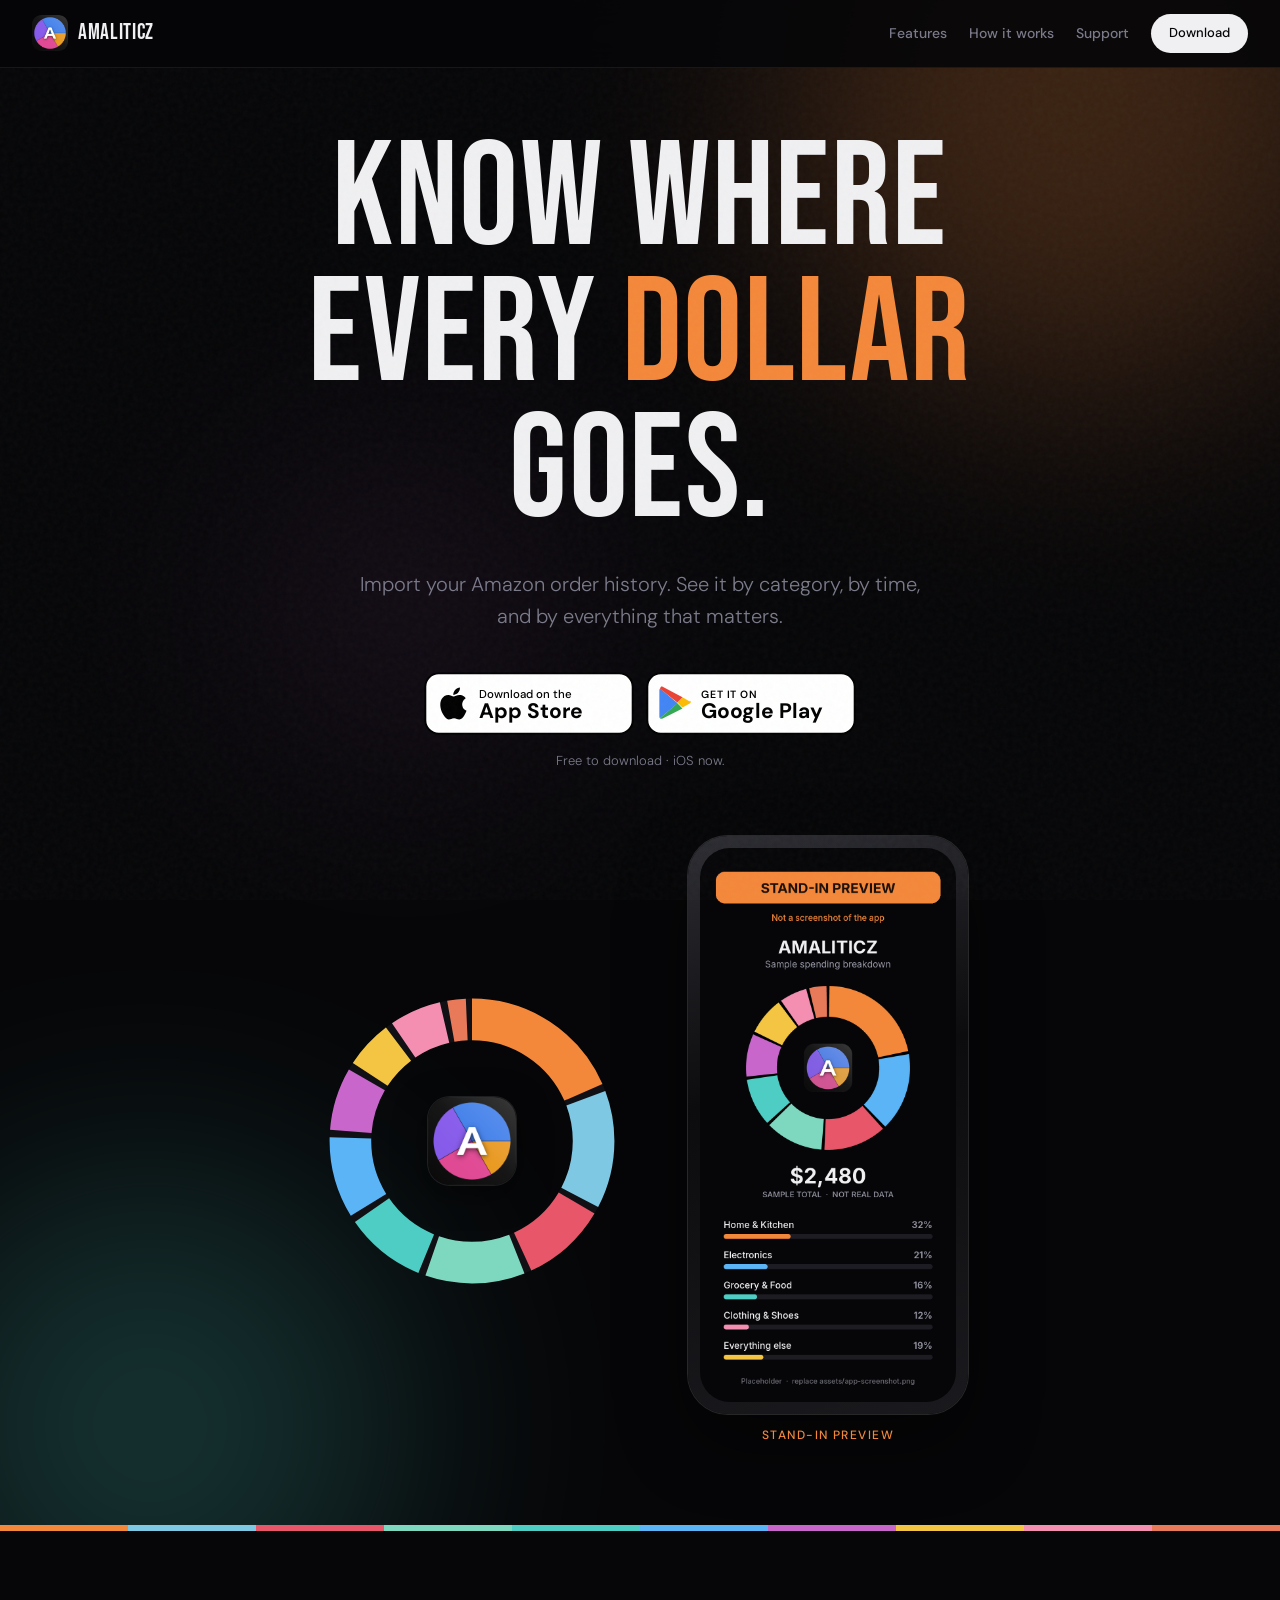
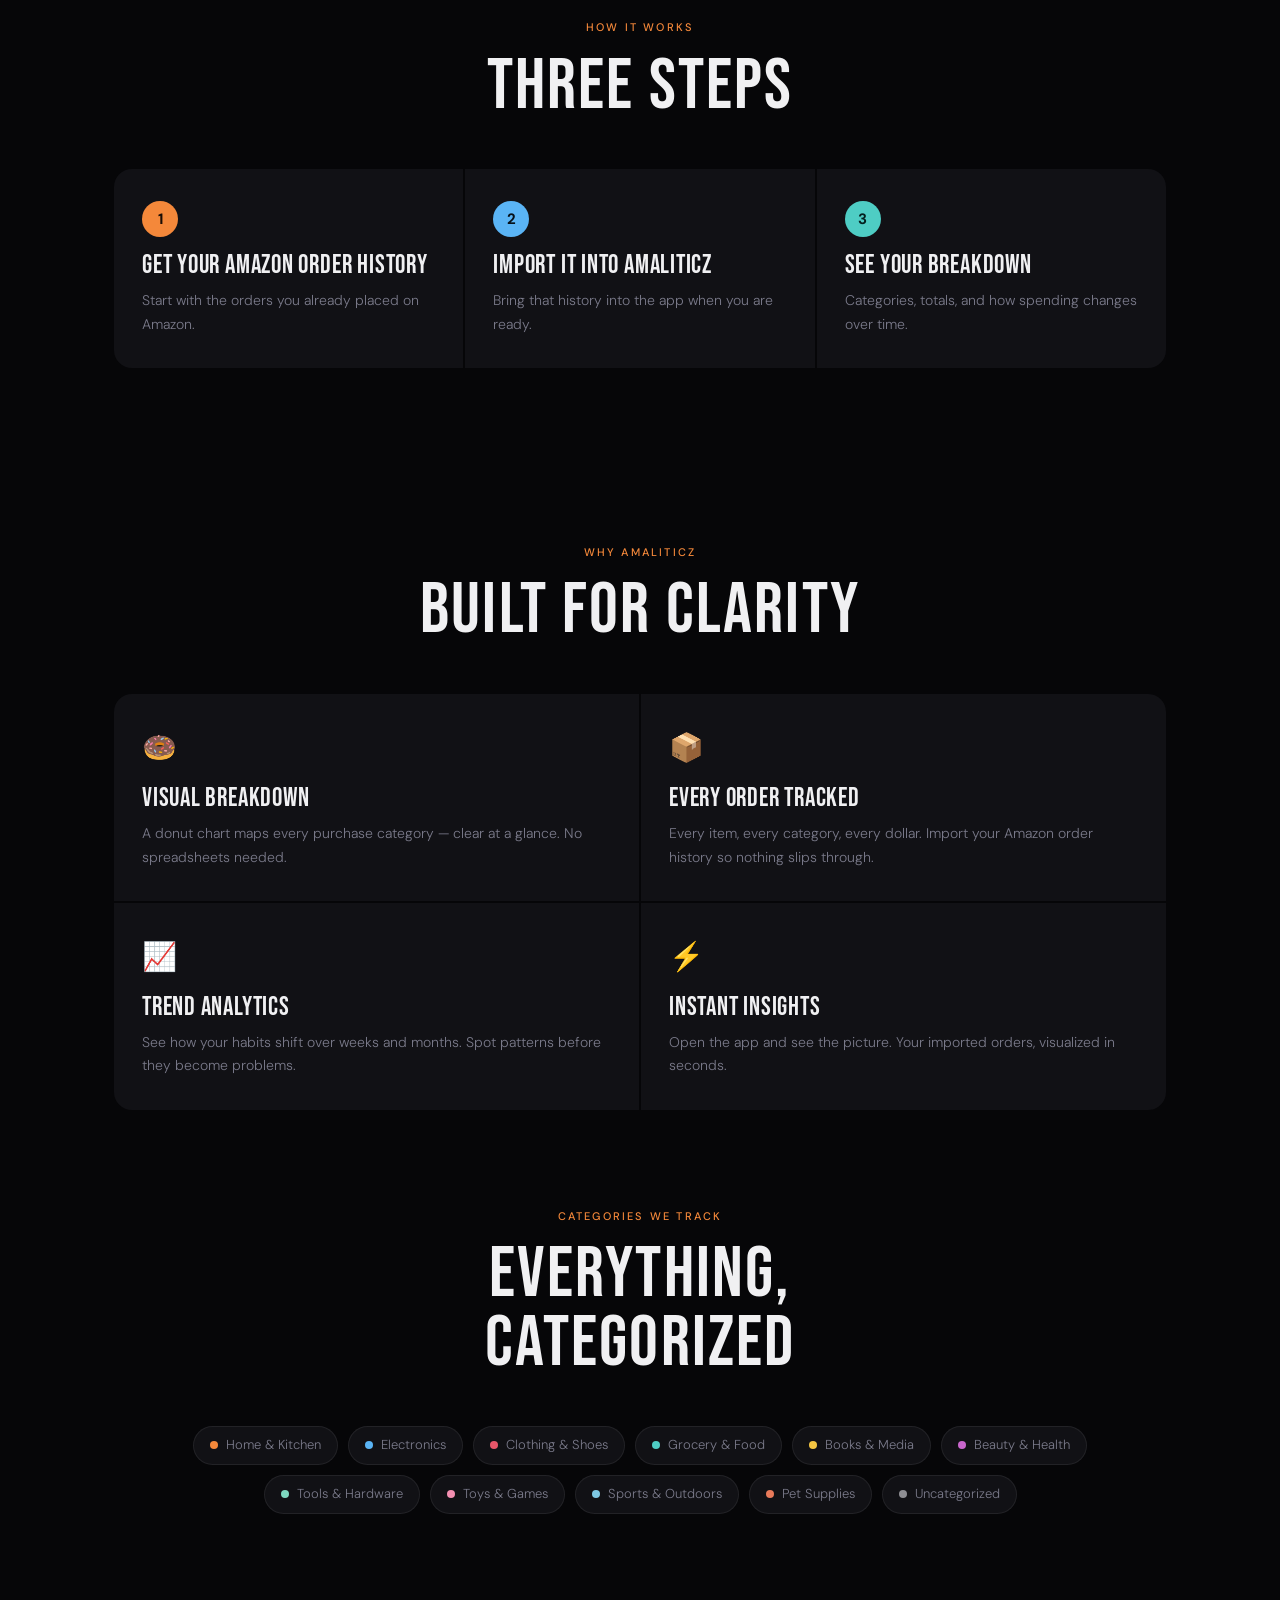
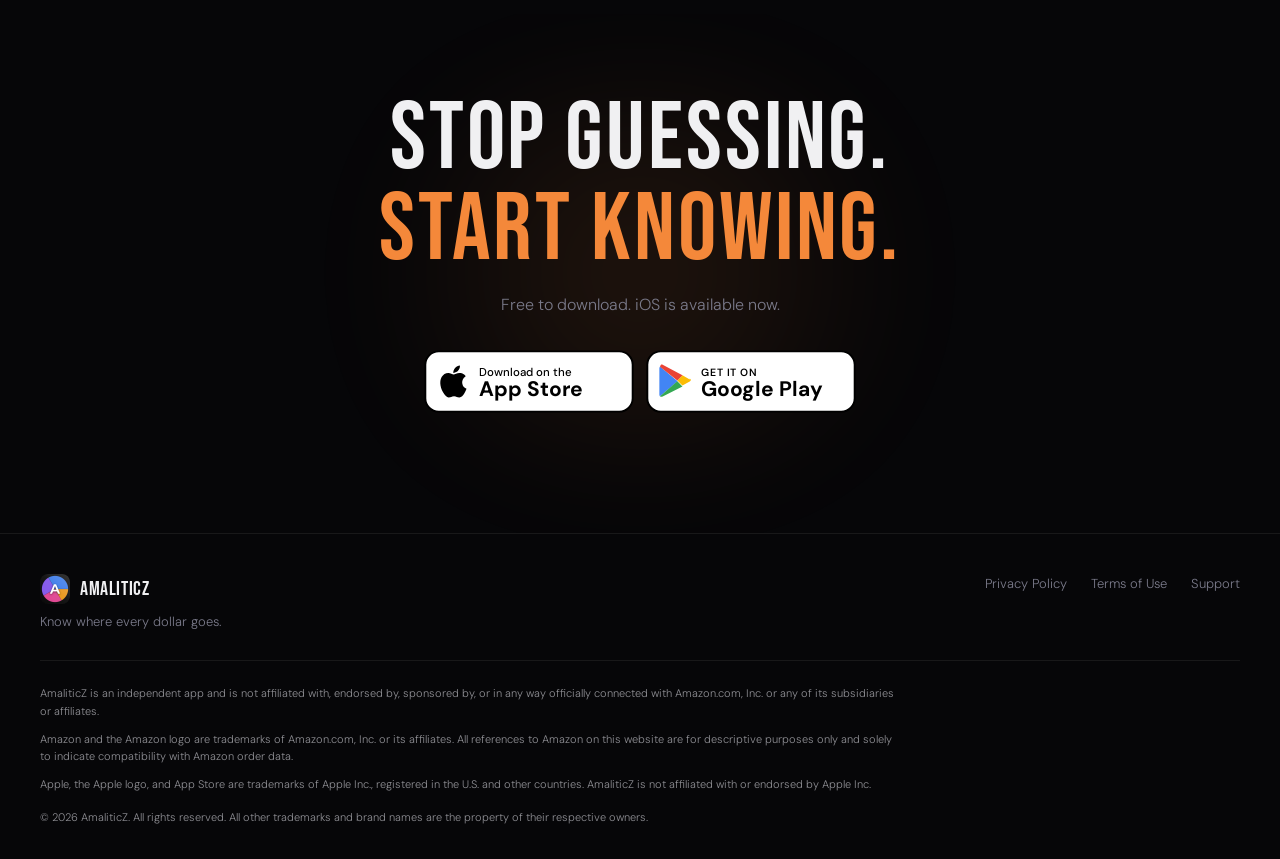
==== commit 97b33797: "Match store badges to the reference and align the support ring. Replace the homepage store buttons w" ====
--- a/index.html
+++ b/index.html
@@ -368,26 +368,28 @@
   <div class="hero-actions" id="download">
     <div class="store-row">
       <a class="store-btn" href="https://apps.apple.com/us/app/amaliticz-purchase-insights/id6749656484">
-        <svg width="22" height="26" viewBox="0 0 22 27" aria-hidden="true">
-          <path d="M18.248 14.338c-.028-3.252 2.658-4.832 2.78-4.908-1.517-2.216-3.874-2.52-4.706-2.547-2-.207-3.916 1.19-4.93 1.19-1.013 0-2.574-1.164-4.232-1.132-2.165.033-4.17 1.273-5.284 3.218-2.259 3.92-.578 9.714 1.624 12.893 1.077 1.557 2.352 3.302 4.025 3.24 1.618-.066 2.226-1.047 4.183-1.047 1.957 0 2.514 1.047 4.228 1.012 1.74-.029 2.84-1.582 3.907-3.144a17.15 17.15 0 0 0 1.78-3.632c-4.164-1.592-3.37-6.144-3.375-6.143ZM15.02 4.99C15.927 3.895 16.546 2.41 16.375.895c-1.302.059-2.88.885-3.816 1.956-.836.949-1.576 2.484-1.378 3.942 1.453.113 2.934-.747 3.839-1.803Z" fill="currentColor"/>
+        <svg viewBox="0 0 220 66" role="img" aria-label="Download on the App Store">
+          <rect x="1.4" y="1.4" width="217.2" height="63.2" rx="14" fill="#fff" stroke="#000" stroke-width="2"/>
+          <path transform="translate(16 15) scale(1.32)" fill="#000" d="M18.248 14.338c-.028-3.252 2.658-4.832 2.78-4.908-1.517-2.216-3.874-2.52-4.706-2.547-2-.207-3.916 1.19-4.93 1.19-1.013 0-2.574-1.164-4.232-1.132-2.165.033-4.17 1.273-5.284 3.218-2.259 3.92-.578 9.714 1.624 12.893 1.077 1.557 2.352 3.302 4.025 3.24 1.618-.066 2.226-1.047 4.183-1.047 1.957 0 2.514 1.047 4.228 1.012 1.74-.029 2.84-1.582 3.907-3.144a17.15 17.15 0 0 0 1.78-3.632c-4.164-1.592-3.37-6.144-3.375-6.143ZM15.02 4.99C15.927 3.895 16.546 2.41 16.375.895c-1.302.059-2.88.885-3.816 1.956-.836.949-1.576 2.484-1.378 3.942 1.453.113 2.934-.747 3.839-1.803Z"/>
+          <text x="58" y="27" fill="#000" font-family="DM Sans, Arial, sans-serif" font-size="12" font-weight="500">Download on the</text>
+          <text x="58" y="48" fill="#000" font-family="DM Sans, Arial, sans-serif" font-size="22" font-weight="700">App Store</text>
         </svg>
-        <span class="btn-text">
-          <small>Download on the</small>
-          <strong>App Store</strong>
-        </span>
       </a>
       <a class="store-btn" href="https://play.google.com/store/apps/details?id=com.amaliticz.app">
-        <svg width="22" height="22" viewBox="0 0 24 24" aria-hidden="true">
-          <path fill="currentColor" d="M8 5.1v13.8l10.2-6.9L8 5.1z"/>
+        <svg viewBox="0 0 220 66" role="img" aria-label="Get it on Google Play">
+          <rect x="1.4" y="1.4" width="217.2" height="63.2" rx="14" fill="#fff" stroke="#000" stroke-width="2"/>
+          <g transform="translate(14 15) scale(1.12)">
+            <path fill="#4285F4" d="M.5 2.2C.2 2.5 0 3 0 3.6v24.8c0 .6.2 1.1.5 1.4l.1.1L16.8 16v-.3L.6 2.1.5 2.2z"/>
+            <path fill="#34A853" d="M21.6 20.7 16.8 15.9.6 29.8c.6.7 1.5.8 2.5.2l18.5-9.3z"/>
+            <path fill="#FBBC04" d="M28.4 14.2 21.6 10.3 16.8 15.1l4.8 4.8 6.8-3.9c1.4-.8 1.4-2 0-2.8z"/>
+            <path fill="#EA4335" d="M.6 2.2 16.8 15.1l4.8-4.8L3.1.4C2.1-.2 1.2-.1.6 2.2z"/>
+          </g>
+          <text x="58" y="27" fill="#000" font-family="DM Sans, Arial, sans-serif" font-size="11" font-weight="600" letter-spacing="0.6">GET IT ON</text>
+          <text x="58" y="48" fill="#000" font-family="DM Sans, Arial, sans-serif" font-size="22" font-weight="700">Google Play</text>
         </svg>
-        <span class="btn-text">
-          <small>Get it on</small>
-          <strong>Google Play</strong>
-        </span>
-        <span class="soon-tag">Coming soon</span>
       </a>
     </div>
-    <p class="hero-note">Free to download · iOS now, Android coming soon.</p>
+    <p class="hero-note">Free to download · iOS now.</p>
   </div>
 
   <div class="product-visual">
@@ -508,26 +510,28 @@
     STOP GUESSING.<br>
     <span class="line2">START KNOWING.</span>
   </h2>
-  <p class="cta-sub">Free to download. iOS is available now. Android is coming soon.</p>
+  <p class="cta-sub">Free to download. iOS is available now.</p>
   <div class="store-row">
     <a class="store-btn" href="https://apps.apple.com/us/app/amaliticz-purchase-insights/id6749656484">
-      <svg width="22" height="26" viewBox="0 0 22 27" aria-hidden="true">
-        <path d="M18.248 14.338c-.028-3.252 2.658-4.832 2.78-4.908-1.517-2.216-3.874-2.52-4.706-2.547-2-.207-3.916 1.19-4.93 1.19-1.013 0-2.574-1.164-4.232-1.132-2.165.033-4.17 1.273-5.284 3.218-2.259 3.92-.578 9.714 1.624 12.893 1.077 1.557 2.352 3.302 4.025 3.24 1.618-.066 2.226-1.047 4.183-1.047 1.957 0 2.514 1.047 4.228 1.012 1.74-.029 2.84-1.582 3.907-3.144a17.15 17.15 0 0 0 1.78-3.632c-4.164-1.592-3.37-6.144-3.375-6.143ZM15.02 4.99C15.927 3.895 16.546 2.41 16.375.895c-1.302.059-2.88.885-3.816 1.956-.836.949-1.576 2.484-1.378 3.942 1.453.113 2.934-.747 3.839-1.803Z" fill="currentColor"/>
+      <svg viewBox="0 0 220 66" role="img" aria-label="Download on the App Store">
+        <rect x="1.4" y="1.4" width="217.2" height="63.2" rx="14" fill="#fff" stroke="#000" stroke-width="2"/>
+        <path transform="translate(16 15) scale(1.32)" fill="#000" d="M18.248 14.338c-.028-3.252 2.658-4.832 2.78-4.908-1.517-2.216-3.874-2.52-4.706-2.547-2-.207-3.916 1.19-4.93 1.19-1.013 0-2.574-1.164-4.232-1.132-2.165.033-4.17 1.273-5.284 3.218-2.259 3.92-.578 9.714 1.624 12.893 1.077 1.557 2.352 3.302 4.025 3.24 1.618-.066 2.226-1.047 4.183-1.047 1.957 0 2.514 1.047 4.228 1.012 1.74-.029 2.84-1.582 3.907-3.144a17.15 17.15 0 0 0 1.78-3.632c-4.164-1.592-3.37-6.144-3.375-6.143ZM15.02 4.99C15.927 3.895 16.546 2.41 16.375.895c-1.302.059-2.88.885-3.816 1.956-.836.949-1.576 2.484-1.378 3.942 1.453.113 2.934-.747 3.839-1.803Z"/>
+        <text x="58" y="27" fill="#000" font-family="DM Sans, Arial, sans-serif" font-size="12" font-weight="500">Download on the</text>
+        <text x="58" y="48" fill="#000" font-family="DM Sans, Arial, sans-serif" font-size="22" font-weight="700">App Store</text>
       </svg>
-      <span class="btn-text">
-        <small>Download on the</small>
-        <strong>App Store</strong>
-      </span>
     </a>
     <a class="store-btn" href="https://play.google.com/store/apps/details?id=com.amaliticz.app">
-      <svg width="22" height="22" viewBox="0 0 24 24" aria-hidden="true">
-        <path fill="currentColor" d="M8 5.1v13.8l10.2-6.9L8 5.1z"/>
+      <svg viewBox="0 0 220 66" role="img" aria-label="Get it on Google Play">
+        <rect x="1.4" y="1.4" width="217.2" height="63.2" rx="14" fill="#fff" stroke="#000" stroke-width="2"/>
+        <g transform="translate(14 15) scale(1.12)">
+          <path fill="#4285F4" d="M.5 2.2C.2 2.5 0 3 0 3.6v24.8c0 .6.2 1.1.5 1.4l.1.1L16.8 16v-.3L.6 2.1.5 2.2z"/>
+          <path fill="#34A853" d="M21.6 20.7 16.8 15.9.6 29.8c.6.7 1.5.8 2.5.2l18.5-9.3z"/>
+          <path fill="#FBBC04" d="M28.4 14.2 21.6 10.3 16.8 15.1l4.8 4.8 6.8-3.9c1.4-.8 1.4-2 0-2.8z"/>
+          <path fill="#EA4335" d="M.6 2.2 16.8 15.1l4.8-4.8L3.1.4C2.1-.2 1.2-.1.6 2.2z"/>
+        </g>
+        <text x="58" y="27" fill="#000" font-family="DM Sans, Arial, sans-serif" font-size="11" font-weight="600" letter-spacing="0.6">GET IT ON</text>
+        <text x="58" y="48" fill="#000" font-family="DM Sans, Arial, sans-serif" font-size="22" font-weight="700">Google Play</text>
       </svg>
-      <span class="btn-text">
-        <small>Get it on</small>
-        <strong>Google Play</strong>
-      </span>
-      <span class="soon-tag">Coming soon</span>
     </a>
   </div>
 </section>
--- a/assets/site.css
+++ b/assets/site.css
@@ -137,62 +137,33 @@
 .nav-cta:hover { opacity: 0.85; }
 .nav-cta:visited { color: var(--bg); }
 
-/* ── STORE BUTTONS ── */
+/* ── STORE BADGES ── */
 .store-row {
   display: flex;
   flex-wrap: wrap;
   align-items: center;
   justify-content: center;
-  gap: 14px;
+  gap: 12px;
 }
 
 .store-btn {
-  display: inline-flex;
-  align-items: center;
-  gap: 10px;
-  background: var(--text);
-  color: var(--bg);
+  display: inline-block;
+  background: transparent;
+  color: #000;
   text-decoration: none;
-  padding: 12px 18px;
+  padding: 0;
   border-radius: 14px;
-  font-weight: 500;
-  line-height: 1.15;
-  position: relative;
-  transition: transform 0.2s, opacity 0.2s;
-}
-
-.store-btn:visited { color: var(--bg); }
-.store-btn:hover { transform: translateY(-2px); opacity: 0.92; }
-.store-btn svg { flex-shrink: 0; display: block; }
-.store-btn .btn-text { text-align: left; }
-.store-btn .btn-text small {
+  line-height: 0;
+  transition: transform 0.2s;
+}
+
+.store-btn:visited { color: #000; }
+.store-btn:hover { transform: translateY(-2px); }
+
+.store-btn svg {
+  width: 210px;
+  height: auto;
   display: block;
-  font-size: 10px;
-  font-weight: 500;
-  letter-spacing: 0.08em;
-  text-transform: uppercase;
-  opacity: 0.62;
-}
-.store-btn .btn-text strong {
-  display: block;
-  font-size: 16px;
-  font-weight: 600;
-  font-family: "DM Sans", sans-serif;
-  letter-spacing: 0;
-}
-
-.soon-tag {
-  background: var(--orange);
-  color: #1a0d05;
-  font-family: "DM Sans", sans-serif;
-  font-size: 10px;
-  font-weight: 700;
-  letter-spacing: 0.06em;
-  text-transform: uppercase;
-  border-radius: 999px;
-  padding: 4px 7px;
-  line-height: 1;
-  white-space: nowrap;
 }
 
 /* ── FOOTER ── */
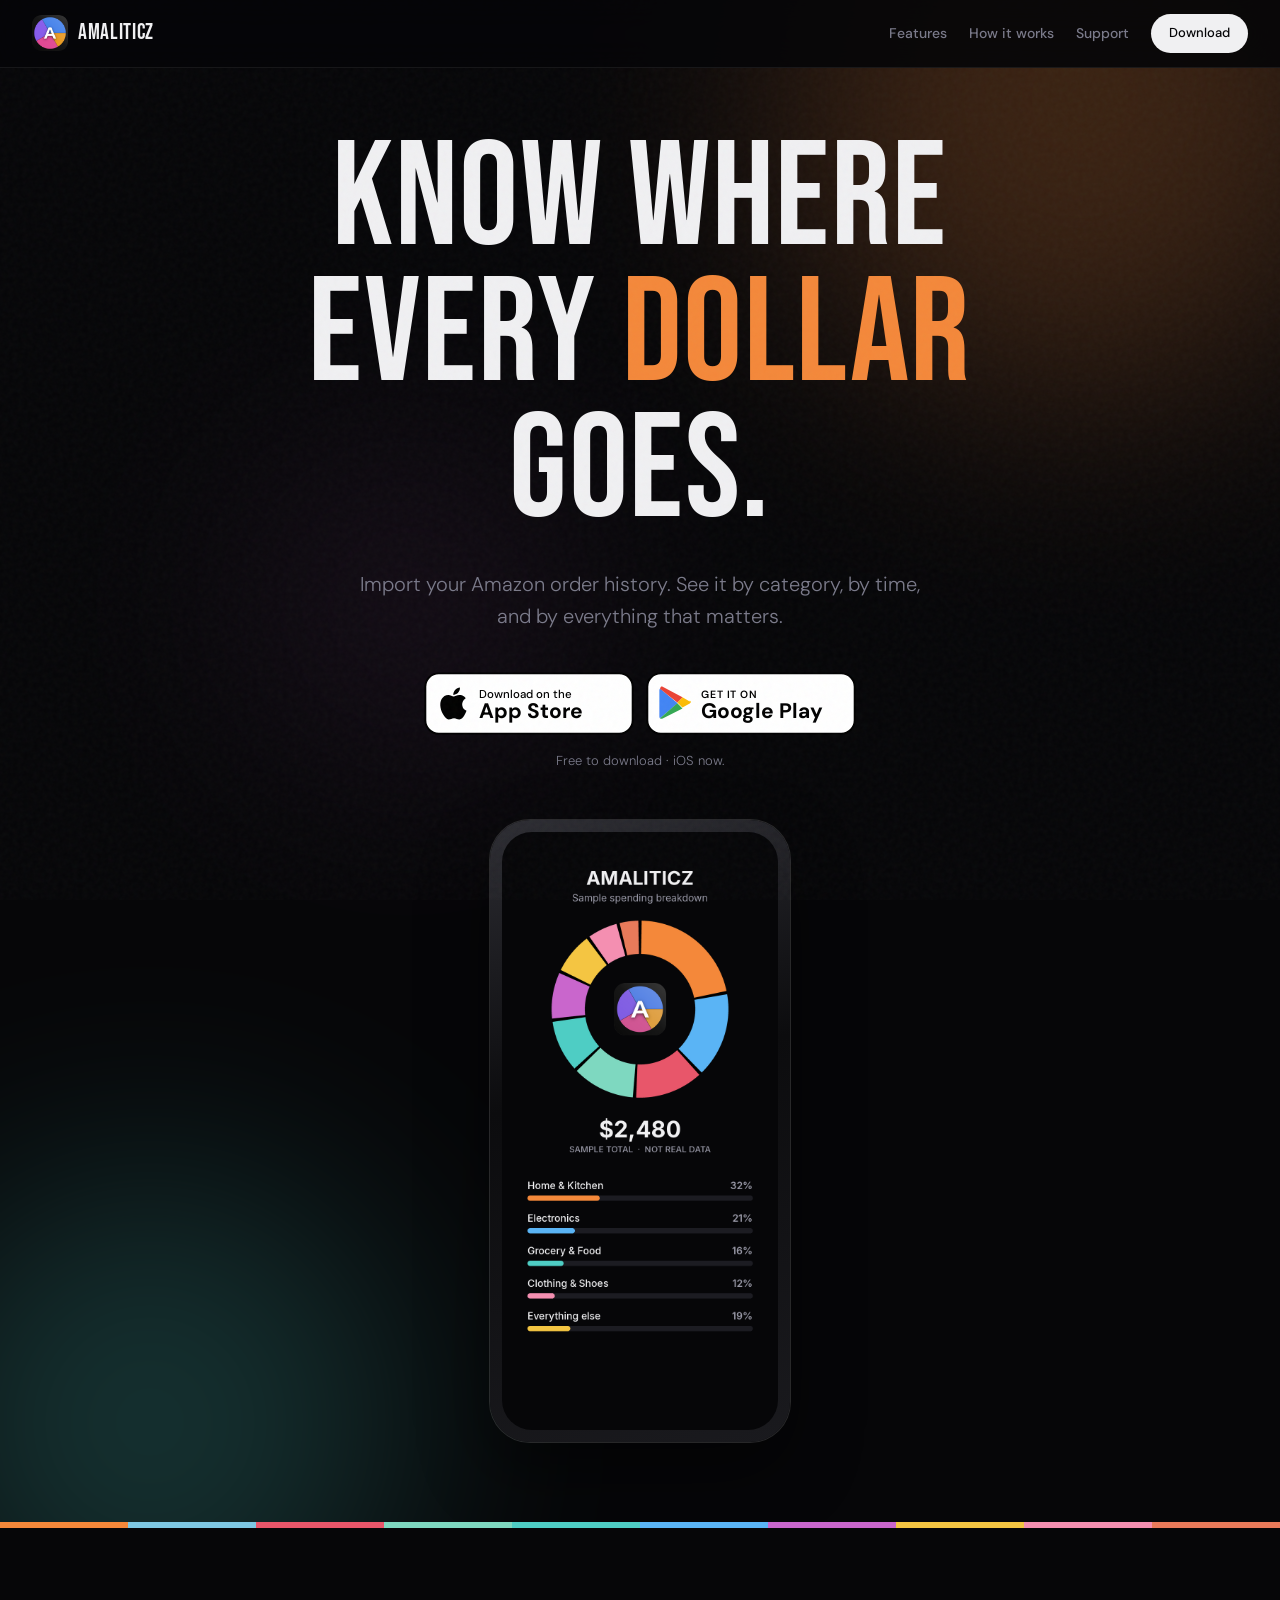
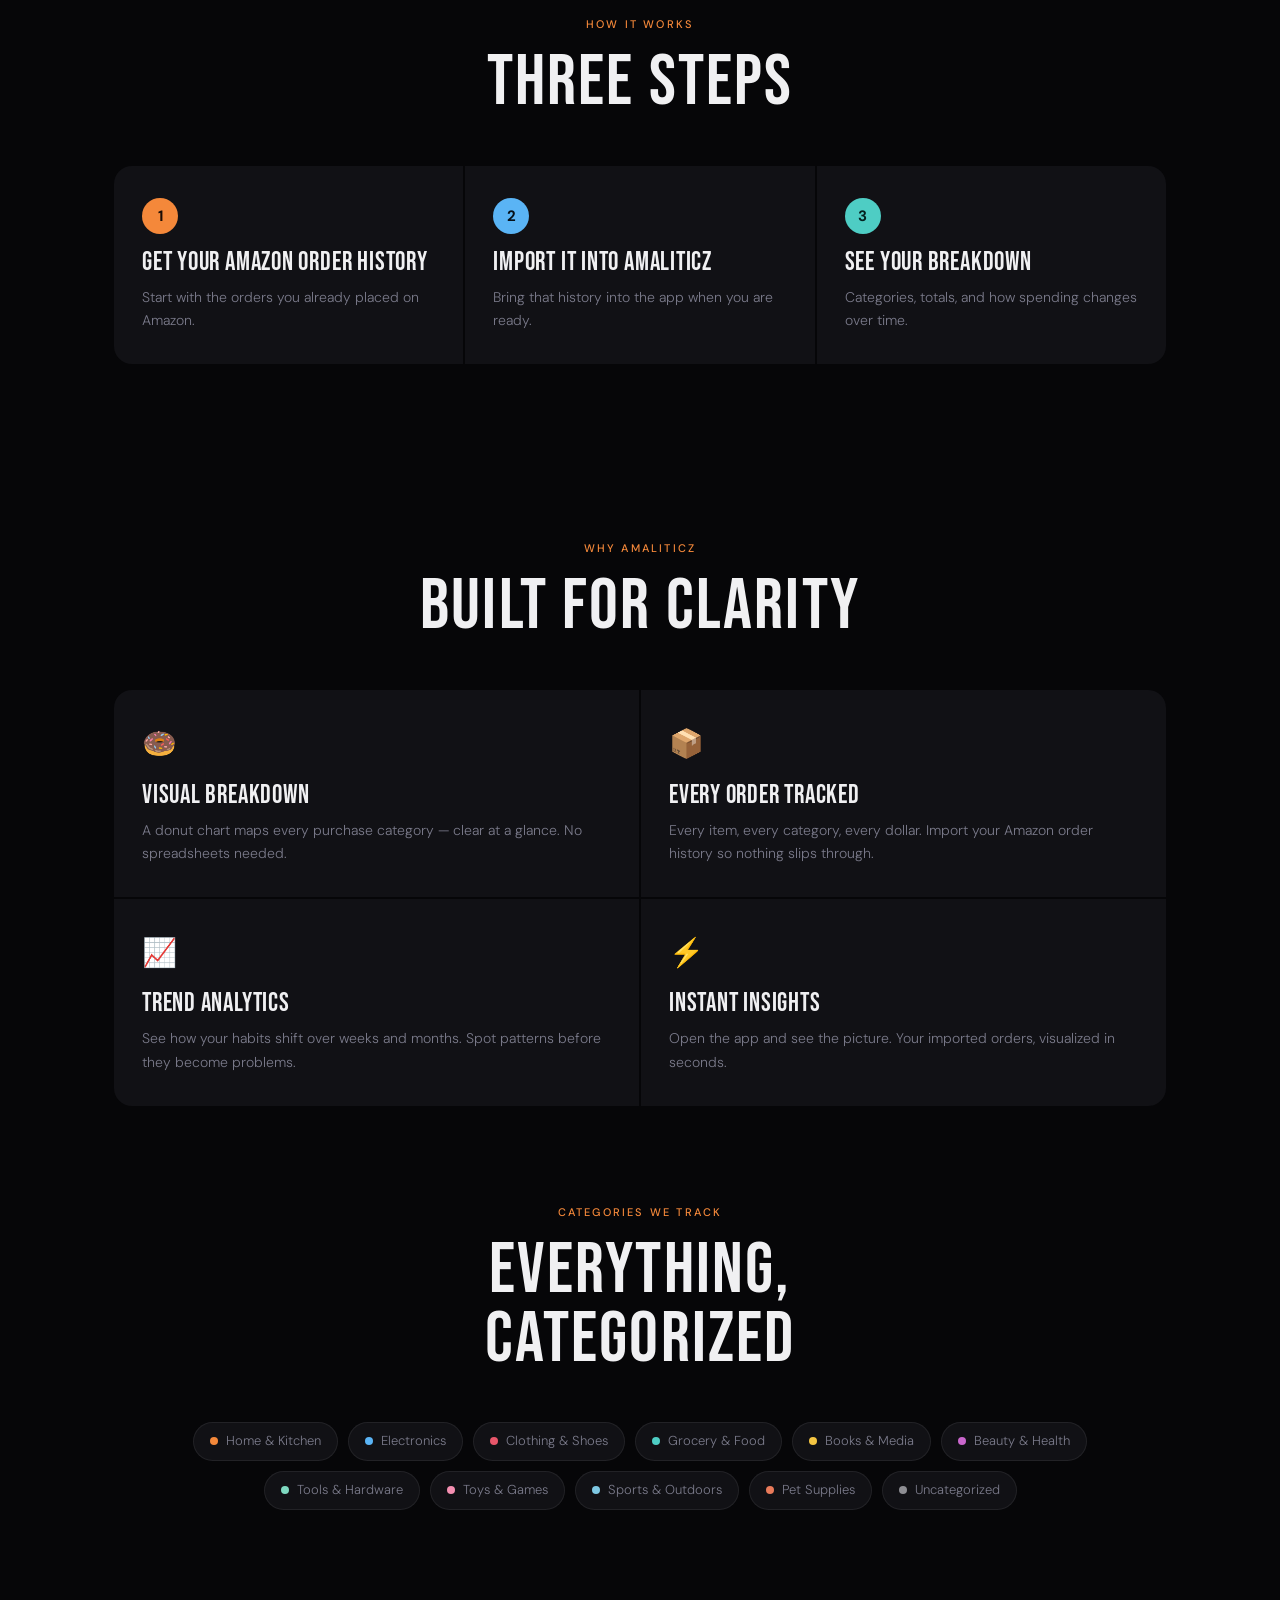
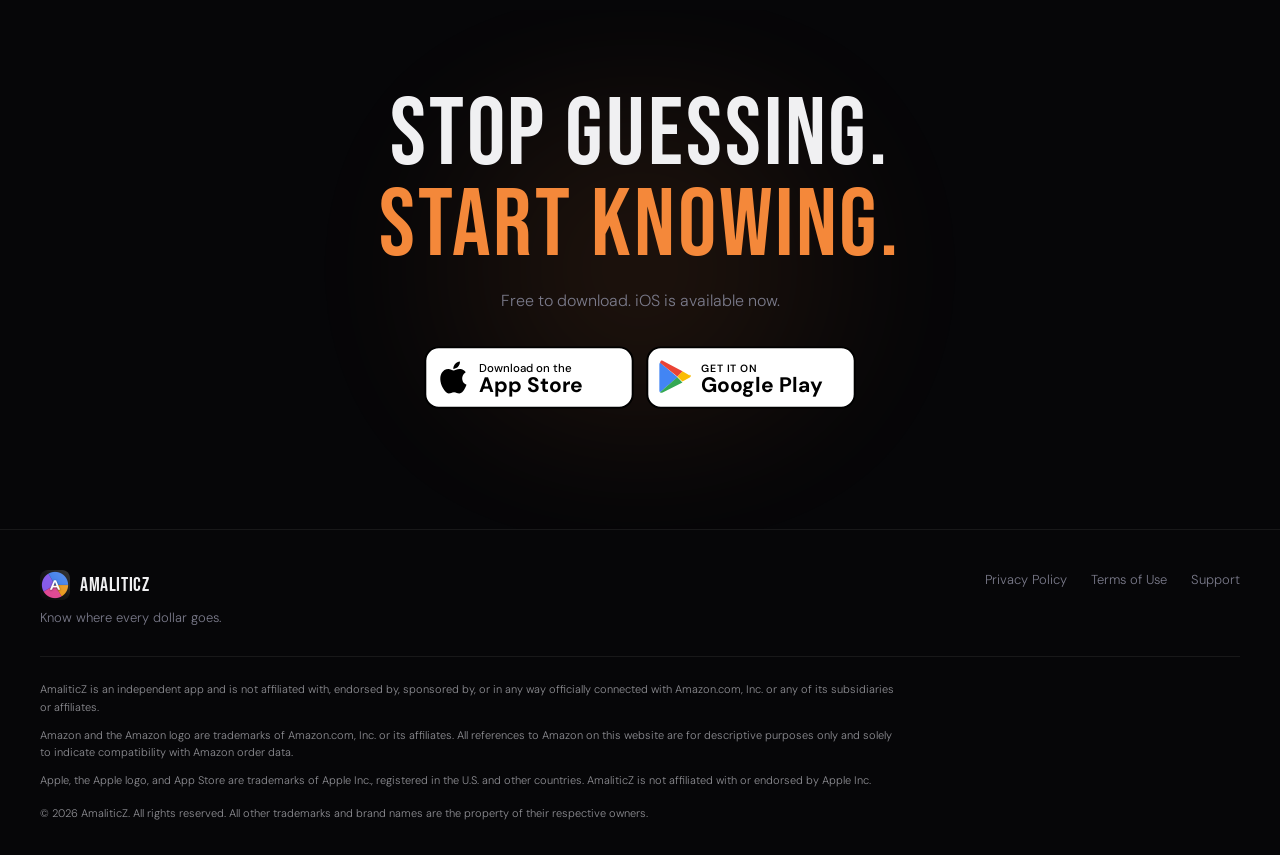
==== commit 7dfbfd77: "Center the homepage phone and drop the stand-in labels. Remove the hero donut beside the phone and t" ====
--- a/index.html
+++ b/index.html
@@ -86,40 +86,15 @@
     }
 
     .product-visual {
-      margin-top: 64px;
+      margin-top: 48px;
       display: flex;
-      align-items: center;
       justify-content: center;
-      gap: 56px;
-      position: relative;
-      z-index: 1;
-    }
-
-    .hero-donut { position: relative; }
-    .donut-container {
-      position: relative;
-      width: clamp(220px, 32vw, 320px);
-      height: clamp(220px, 32vw, 320px);
-      margin: 0 auto;
-    }
-    .donut-container svg { width: 100%; height: 100%; transform: rotate(-90deg); }
-    .donut-inner {
-      position: absolute;
-      inset: 0;
-      display: flex;
-      align-items: center;
-      justify-content: center;
-    }
-    .donut-inner img {
-      width: clamp(60px, 10vw, 88px);
-      height: clamp(60px, 10vw, 88px);
-      border-radius: clamp(14px, 3vw, 22px);
-      box-shadow: 0 0 0 1px rgba(255,255,255,0.1), 0 8px 32px rgba(0,0,0,0.5);
-    }
-
-    .phone-col { display: flex; flex-direction: column; align-items: center; }
+      position: relative;
+      z-index: 1;
+    }
+
     .phone {
-      width: min(280px, 78vw);
+      width: min(300px, 78vw);
       padding: 12px;
       border-radius: 40px;
       background: linear-gradient(165deg, #2c2c32, #0c0c0e 42%, #1a1a1e);
@@ -132,14 +107,6 @@
       line-height: 0;
     }
     .phone-screen img { width: 100%; height: auto; display: block; }
-    .phone-caption {
-      margin-top: 12px;
-      font-size: 12px;
-      font-weight: 500;
-      letter-spacing: 0.12em;
-      text-transform: uppercase;
-      color: var(--orange);
-    }
 
     .color-bar { height: 6px; display: flex; width: 100%; overflow: hidden; position: relative; z-index: 1; }
     .color-bar span { flex: 1; transform-origin: left center; }
@@ -314,7 +281,6 @@
     }
 
     @media (max-width: 800px) {
-      .product-visual { flex-direction: column; gap: 36px; }
       .how-grid { grid-template-columns: 1fr; }
       .how-card { border-radius: 0 !important; }
       .how-card:first-child { border-radius: 18px 18px 0 0 !important; }
@@ -393,33 +359,10 @@
   </div>
 
   <div class="product-visual">
-    <div class="hero-donut">
-      <div class="donut-container">
-        <svg viewBox="0 0 100 100" aria-hidden="true">
-          <circle cx="50" cy="50" r="38" fill="none" stroke="#111115" stroke-width="13"/>
-          <circle class="seg" cx="50" cy="50" r="38" fill="none" stroke="#f4883a" stroke-width="13" stroke-dashoffset="0" style="--len:44"/>
-          <circle class="seg" cx="50" cy="50" r="38" fill="none" stroke="#7ec8e3" stroke-width="13" stroke-dashoffset="-46" style="--len:32"/>
-          <circle class="seg" cx="50" cy="50" r="38" fill="none" stroke="#e8566a" stroke-width="13" stroke-dashoffset="-80" style="--len:23"/>
-          <circle class="seg" cx="50" cy="50" r="38" fill="none" stroke="#7ed8c0" stroke-width="13" stroke-dashoffset="-105" style="--len:27"/>
-          <circle class="seg" cx="50" cy="50" r="38" fill="none" stroke="#4ecdc4" stroke-width="13" stroke-dashoffset="-134" style="--len:22"/>
-          <circle class="seg" cx="50" cy="50" r="38" fill="none" stroke="#5ab4f5" stroke-width="13" stroke-dashoffset="-158" style="--len:22"/>
-          <circle class="seg" cx="50" cy="50" r="38" fill="none" stroke="#c966cc" stroke-width="13" stroke-dashoffset="-182" style="--len:17"/>
-          <circle class="seg" cx="50" cy="50" r="38" fill="none" stroke="#f4c542" stroke-width="13" stroke-dashoffset="-201" style="--len:13"/>
-          <circle class="seg" cx="50" cy="50" r="38" fill="none" stroke="#f48fb1" stroke-width="13" stroke-dashoffset="-216" style="--len:14"/>
-          <circle class="seg" cx="50" cy="50" r="38" fill="none" stroke="#e87a5a" stroke-width="13" stroke-dashoffset="-232" style="--len:5"/>
-        </svg>
-        <div class="donut-inner">
-          <img src="Amaliticz_Icon.png" width="88" height="88" alt="AmaliticZ">
-        </div>
+    <div class="phone">
+      <div class="phone-screen">
+        <img src="assets/app-screenshot.png" width="780" height="1688" alt="AmaliticZ spending breakdown">
       </div>
-    </div>
-    <div class="phone-col">
-      <div class="phone">
-        <div class="phone-screen">
-          <img src="assets/app-screenshot.png" width="780" height="1688" alt="Stand-in preview of an AmaliticZ spending screen. Not a screenshot of the app.">
-        </div>
-      </div>
-      <p class="phone-caption">Stand-in preview</p>
     </div>
   </div>
 </section>
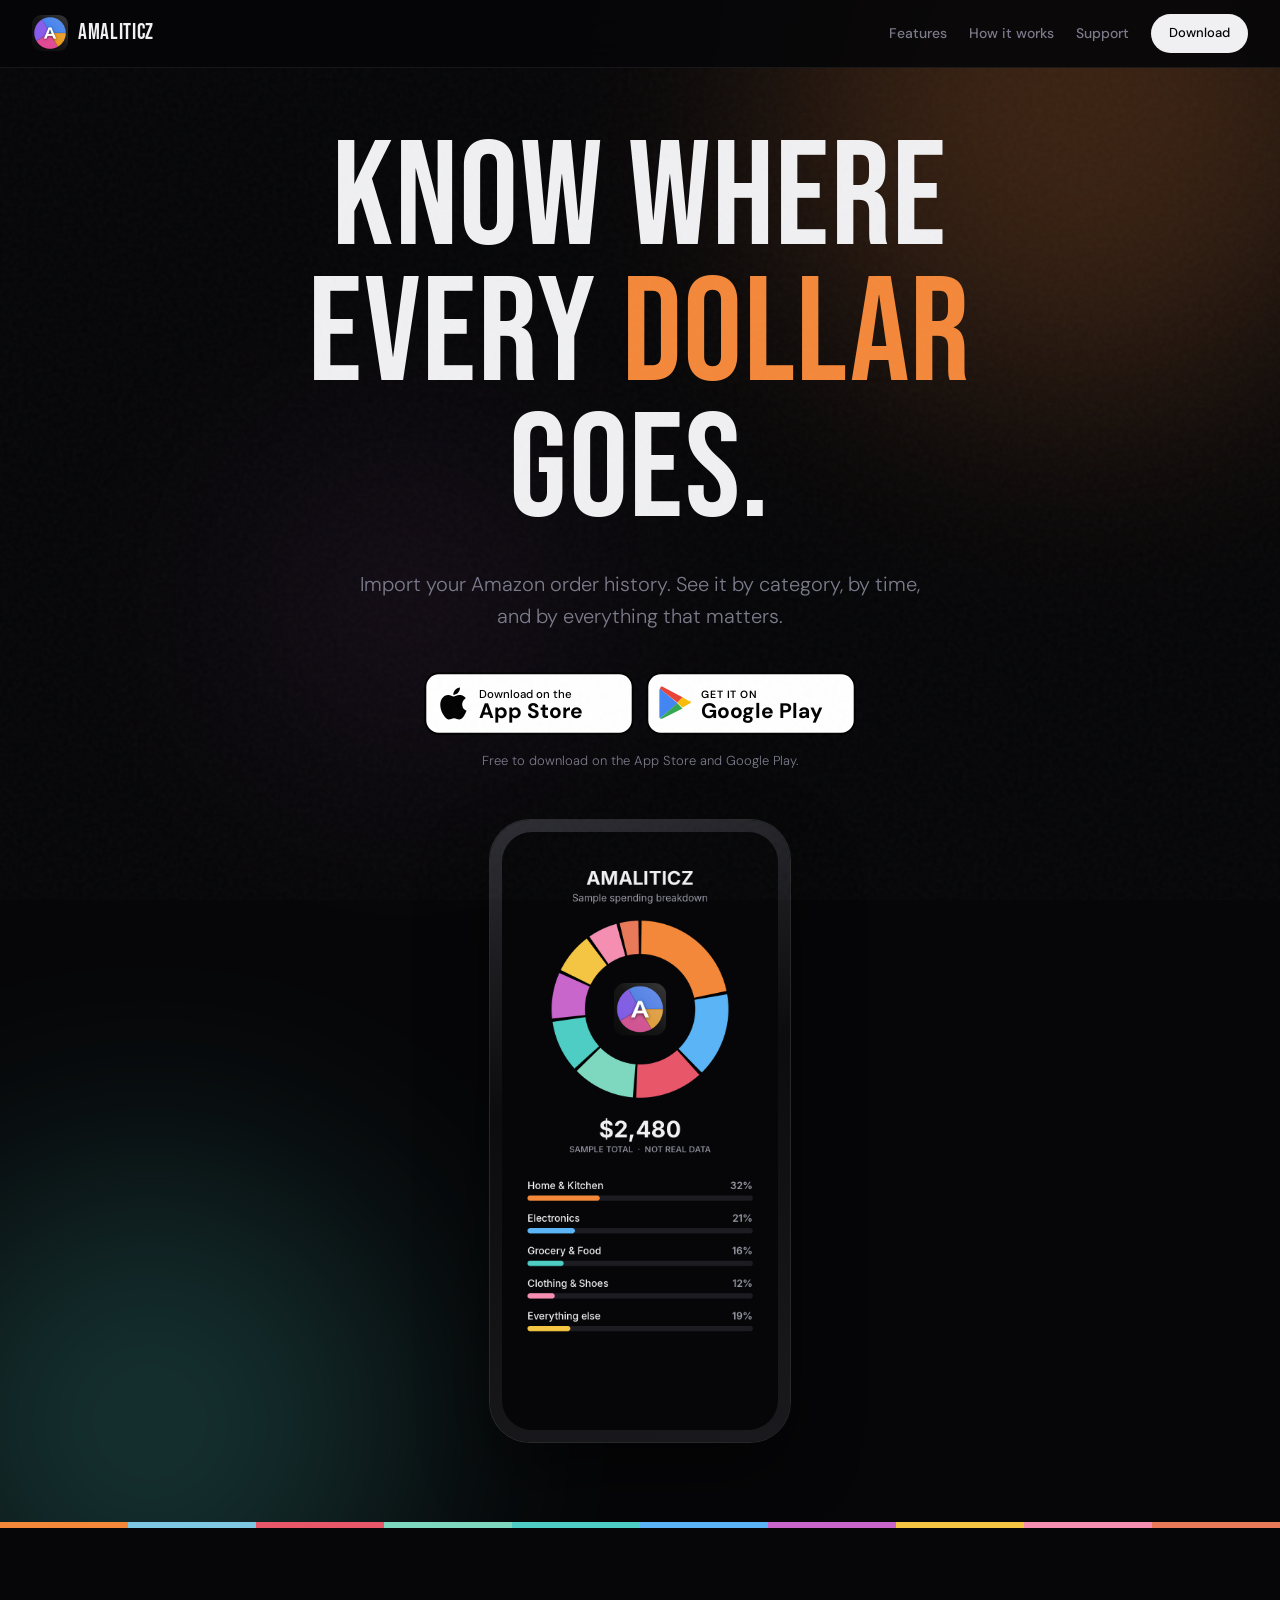
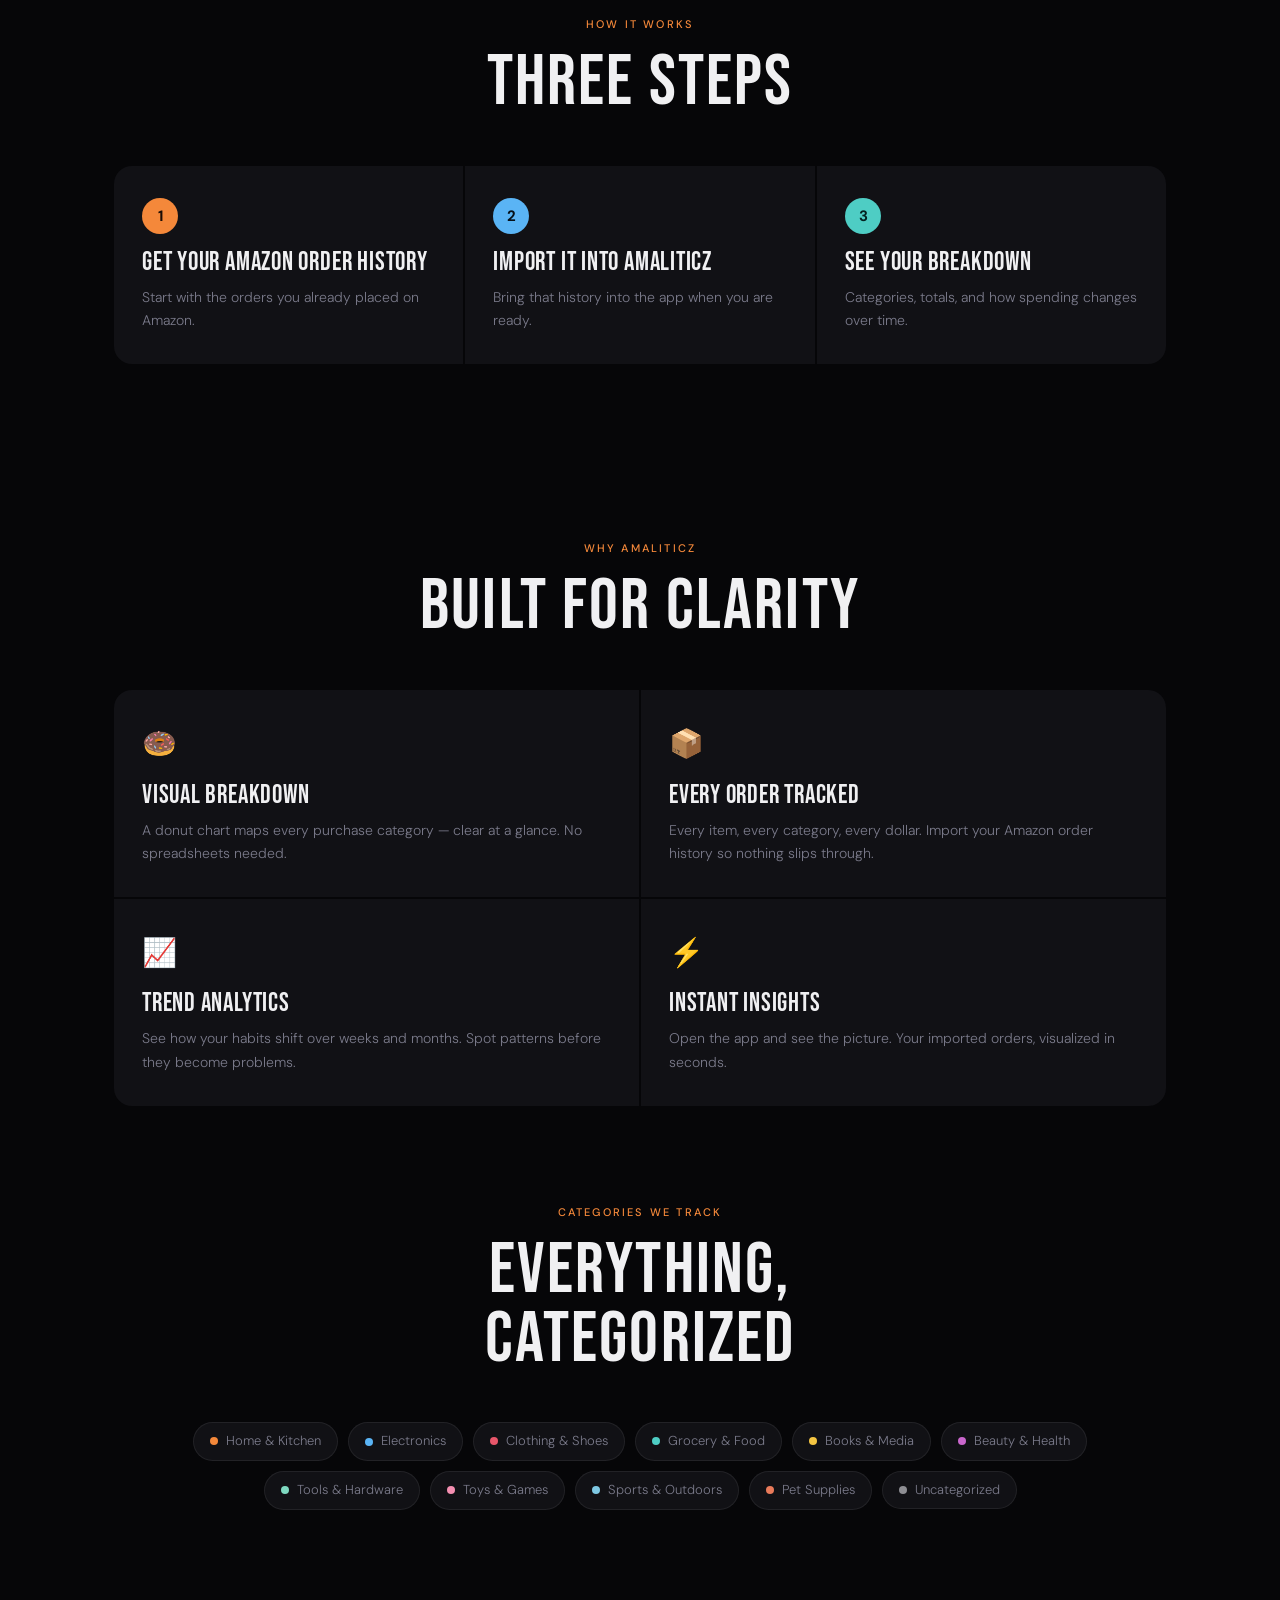
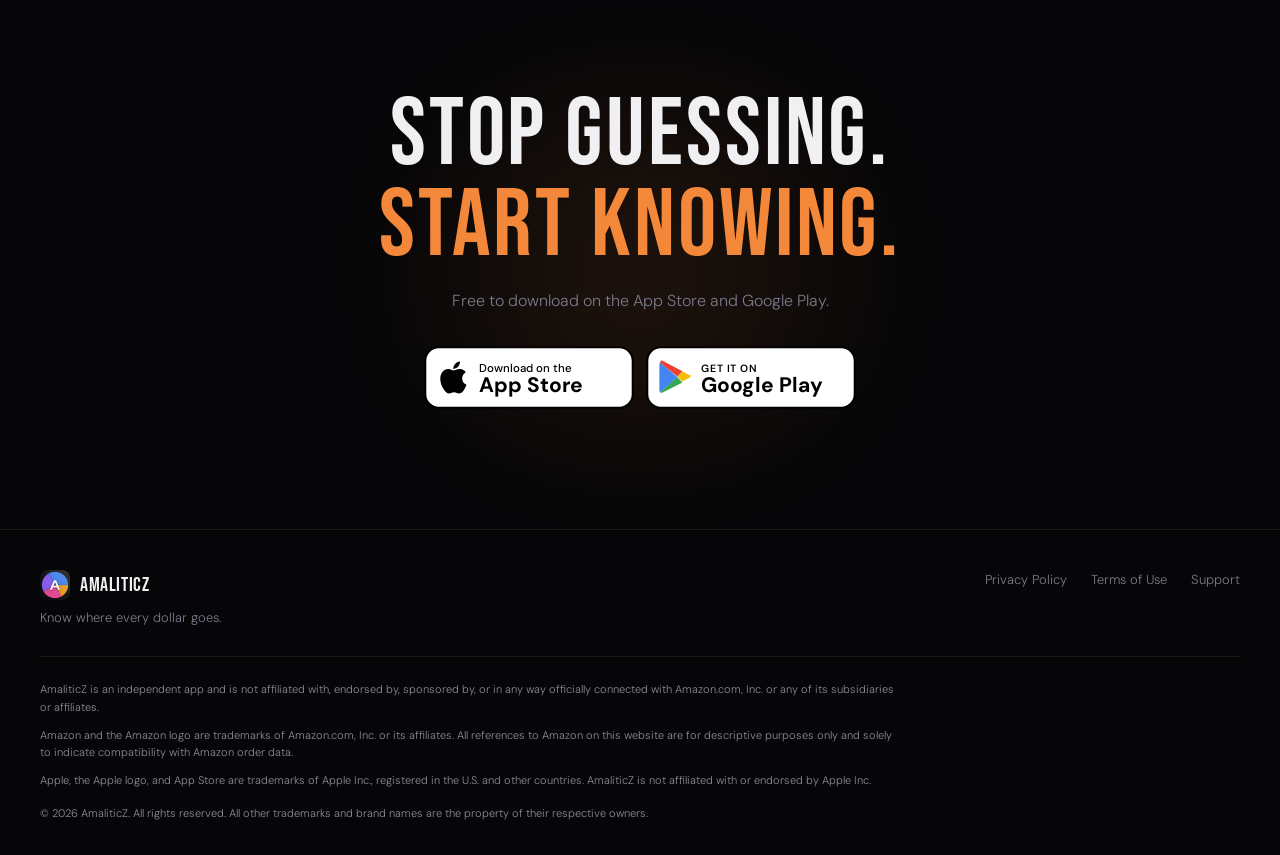
==== commit 00568e29: "Mark the Google Play listing as live. The Play badges already use the live store URL. Drop the lefto" ====
--- a/index.html
+++ b/index.html
@@ -355,7 +355,7 @@
         </svg>
       </a>
     </div>
-    <p class="hero-note">Free to download · iOS now.</p>
+    <p class="hero-note">Free to download on the App Store and Google Play.</p>
   </div>
 
   <div class="product-visual">
@@ -453,7 +453,7 @@
     STOP GUESSING.<br>
     <span class="line2">START KNOWING.</span>
   </h2>
-  <p class="cta-sub">Free to download. iOS is available now.</p>
+  <p class="cta-sub">Free to download on the App Store and Google Play.</p>
   <div class="store-row">
     <a class="store-btn" href="https://apps.apple.com/us/app/amaliticz-purchase-insights/id6749656484">
       <svg viewBox="0 0 220 66" role="img" aria-label="Download on the App Store">
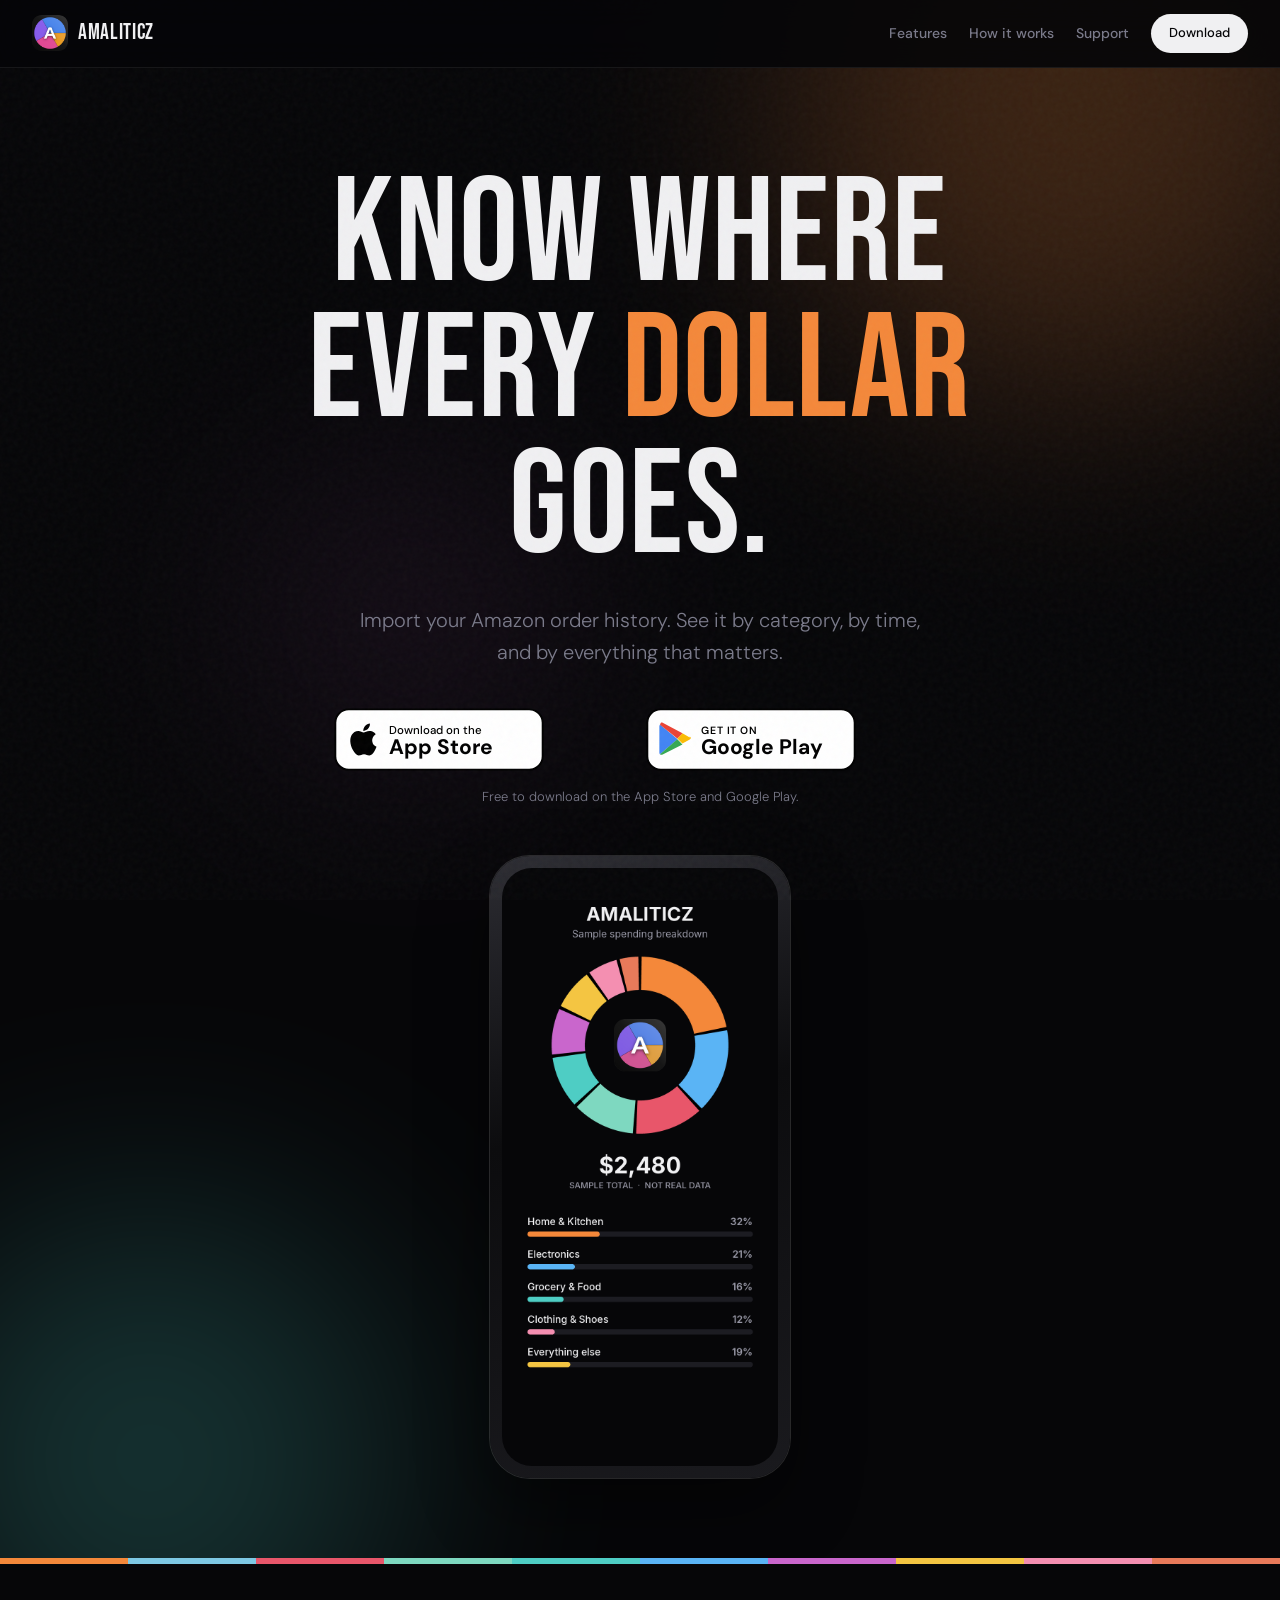
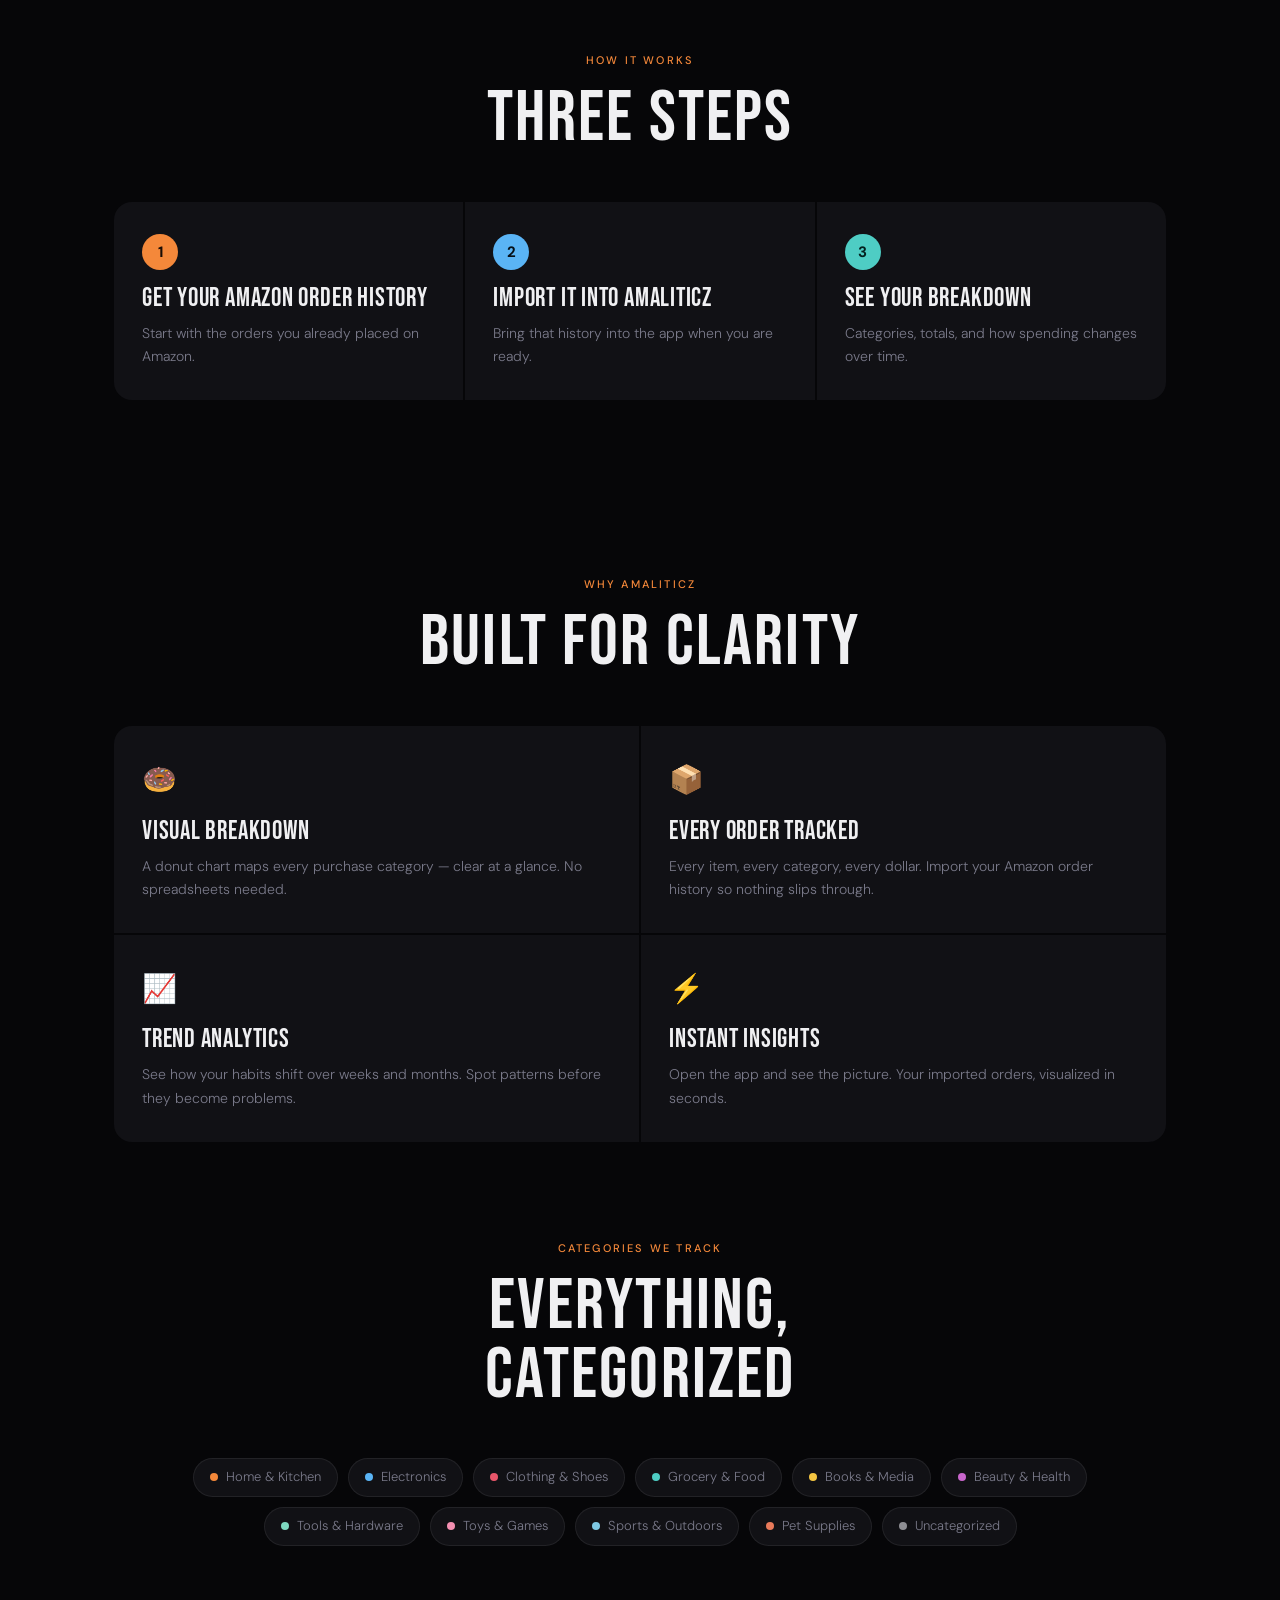
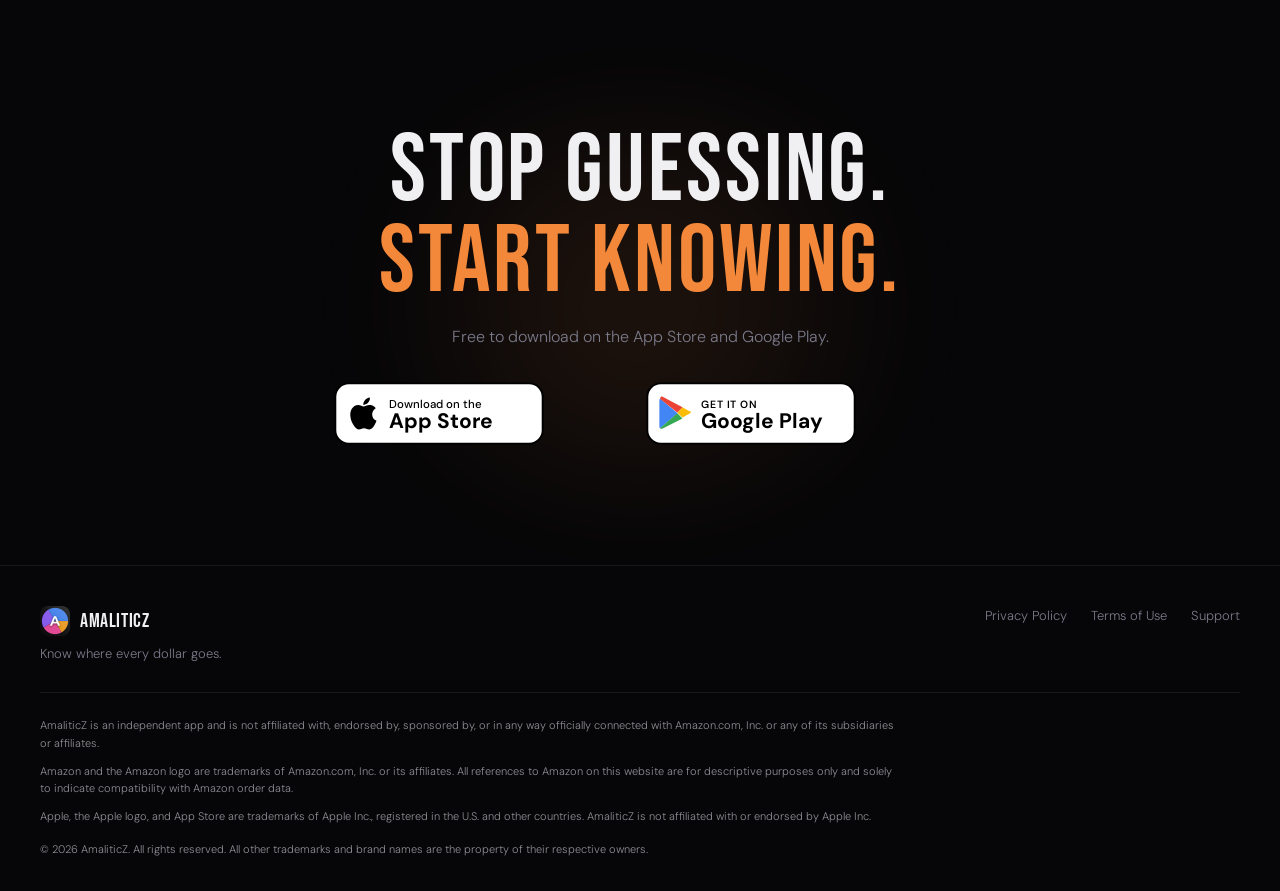
==== commit c7d92521: "Keep the homepage headline and store badges on screen. Stop the hero from centering a tall layout up" ====
--- a/index.html
+++ b/index.html
@@ -32,9 +32,10 @@
       display: flex;
       flex-direction: column;
       align-items: center;
-      justify-content: center;
+      justify-content: flex-start;
+      justify-content: safe center;
       text-align: center;
-      padding: 132px 24px 80px;
+      padding: 168px 24px 80px;
       position: relative;
       overflow: hidden;
     }
@@ -78,6 +79,8 @@
       gap: 16px;
       position: relative;
       z-index: 1;
+      width: 100%;
+      max-width: 100%;
     }
 
     .hero-note {
@@ -288,7 +291,7 @@
     }
 
     @media (max-width: 720px) {
-      .hero { padding: 150px 16px 64px; }
+      .hero { padding: 188px 16px 64px; }
       .how, .features, .categories { padding-left: 16px; padding-right: 16px; }
       #features, #how-it-works, #download { scroll-margin-top: 156px; }
     }
--- a/assets/site.css
+++ b/assets/site.css
@@ -144,6 +144,8 @@
   align-items: center;
   justify-content: center;
   gap: 12px;
+  width: 100%;
+  max-width: 100%;
 }
 
 .store-btn {
@@ -154,6 +156,7 @@
   padding: 0;
   border-radius: 14px;
   line-height: 0;
+  max-width: 100%;
   transition: transform 0.2s;
 }
 
@@ -161,8 +164,9 @@
 .store-btn:hover { transform: translateY(-2px); }
 
 .store-btn svg {
-  width: 210px;
+  width: min(210px, 100%);
   height: auto;
+  max-width: 100%;
   display: block;
 }
 
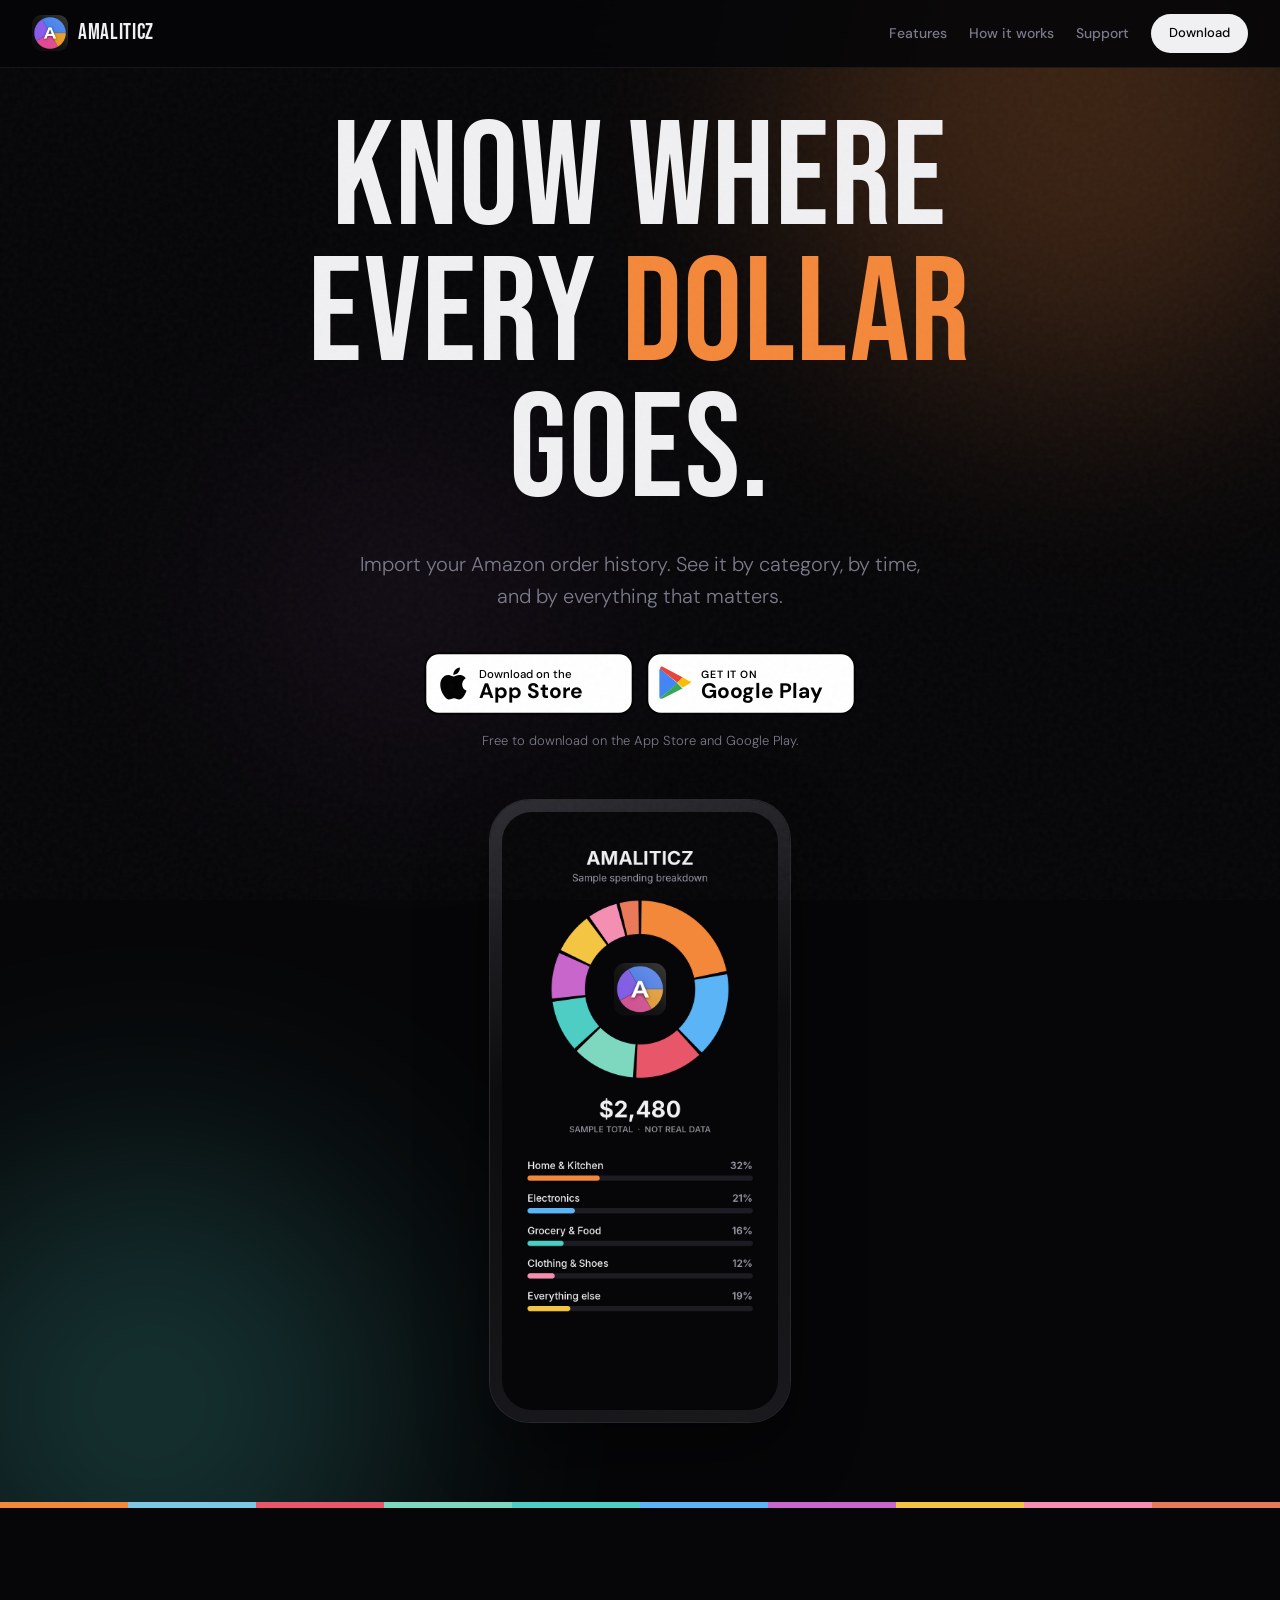
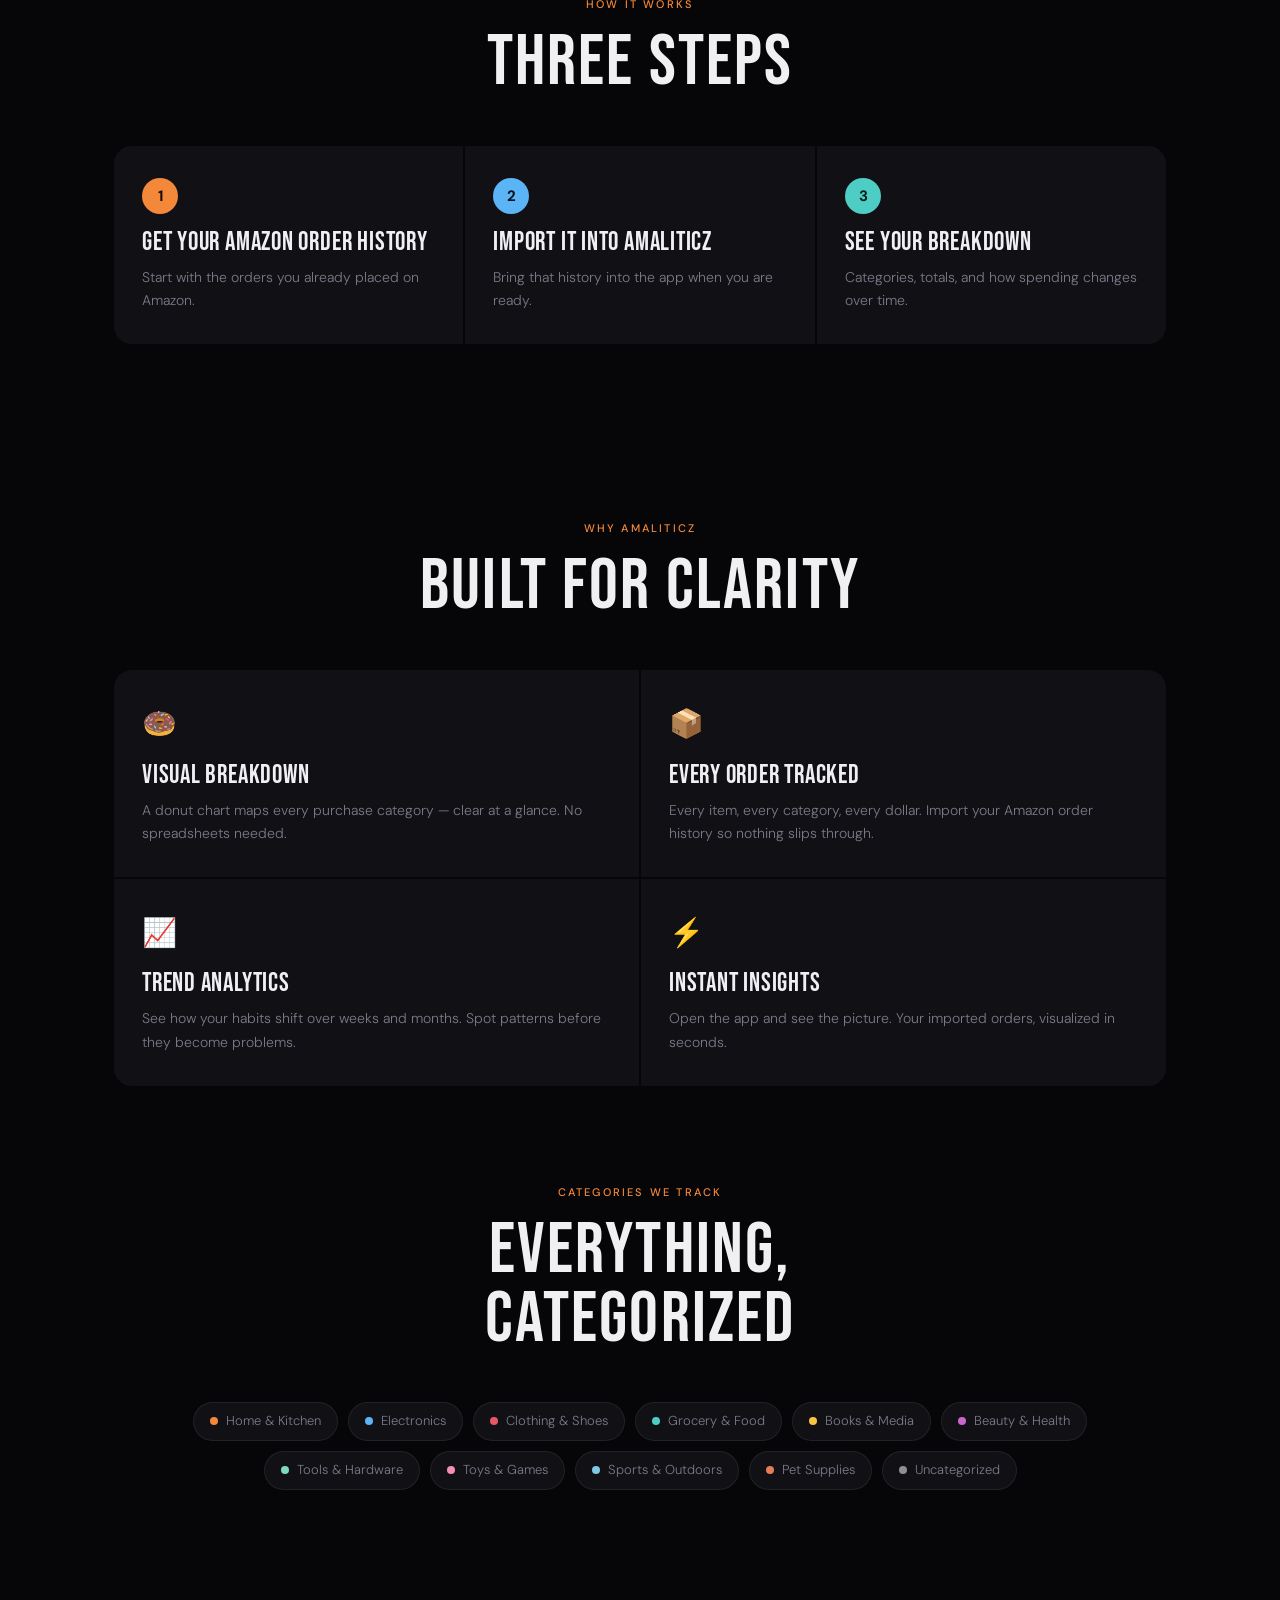
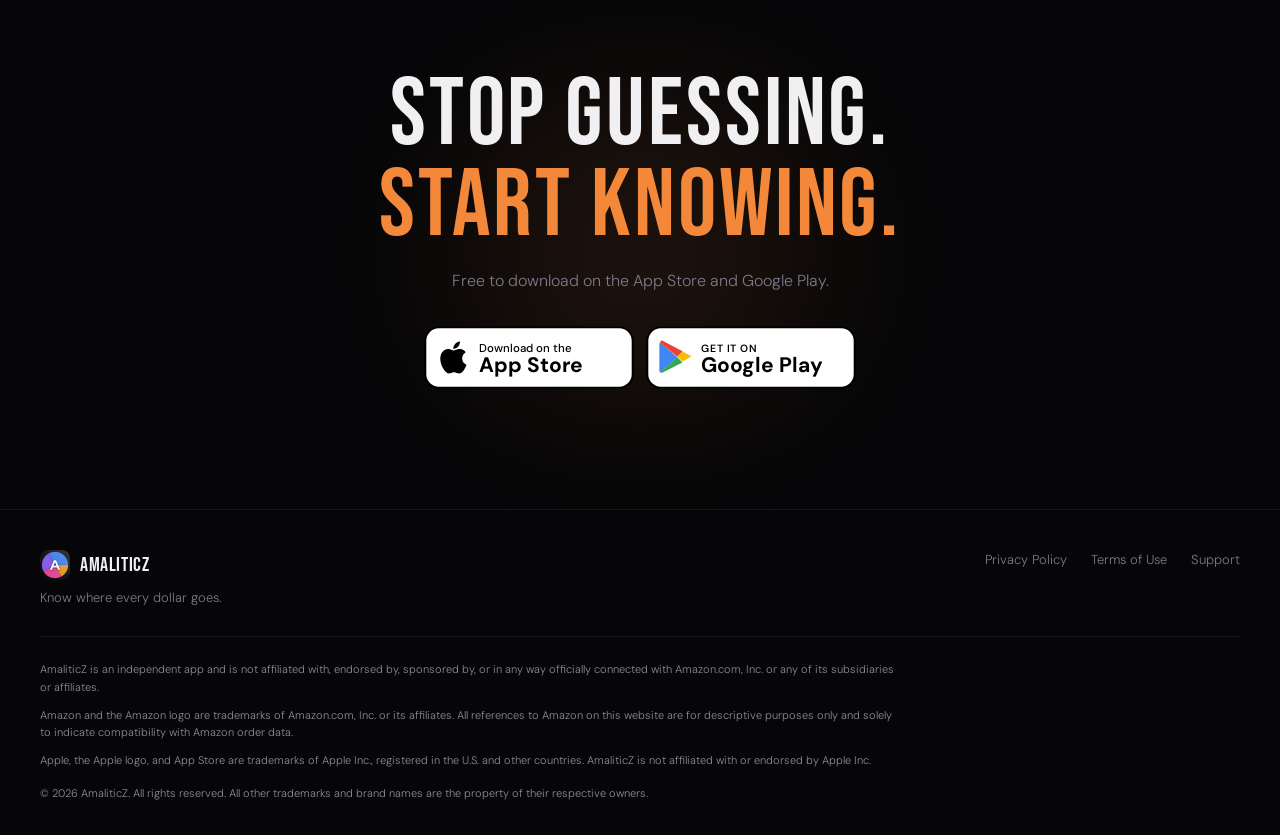
==== commit 18a0c6d4: "Pin the homepage hero to the top of the page. Stop vertically centering the hero, so a short window " ====
--- a/index.html
+++ b/index.html
@@ -33,11 +33,13 @@
       flex-direction: column;
       align-items: center;
       justify-content: flex-start;
-      justify-content: safe center;
       text-align: center;
-      padding: 168px 24px 80px;
-      position: relative;
-      overflow: hidden;
+      width: 100%;
+      max-width: 100%;
+      padding: 112px 24px 80px;
+      position: relative;
+      overflow: clip;
+      box-sizing: border-box;
     }
 
     .glow {
@@ -291,9 +293,28 @@
     }
 
     @media (max-width: 720px) {
-      .hero { padding: 188px 16px 64px; }
+      .hero { padding: 148px 16px 48px; }
       .how, .features, .categories { padding-left: 16px; padding-right: 16px; }
       #features, #how-it-works, #download { scroll-margin-top: 156px; }
+    }
+
+    @media (max-height: 760px) {
+      .hero {
+        min-height: 0;
+        padding-top: 96px;
+        padding-bottom: 32px;
+      }
+      .hero-title {
+        font-size: clamp(52px, 12vh, 112px);
+        line-height: 0.95;
+      }
+      .hero-sub { margin-top: 14px; }
+      .hero-actions { margin-top: 18px; }
+      .product-visual { margin-top: 28px; }
+    }
+
+    @media (max-height: 760px) and (max-width: 720px) {
+      .hero { padding-top: 148px; }
     }
 
     @media (max-width: 600px) {
--- a/assets/site.css
+++ b/assets/site.css
@@ -146,6 +146,7 @@
   gap: 12px;
   width: 100%;
   max-width: 100%;
+  min-width: 0;
 }
 
 .store-btn {
@@ -164,9 +165,9 @@
 .store-btn:hover { transform: translateY(-2px); }
 
 .store-btn svg {
-  width: min(210px, 100%);
+  width: 210px;
+  max-width: calc(100vw - 48px);
   height: auto;
-  max-width: 100%;
   display: block;
 }
 
@@ -403,7 +404,7 @@
   .footer-top { flex-direction: column; gap: 20px; }
   .footer-links { gap: 16px; }
 
-  .store-row { flex-direction: column; }
+  .store-row { flex-direction: column; align-items: center; }
 }
 
 @media (max-width: 380px) {
